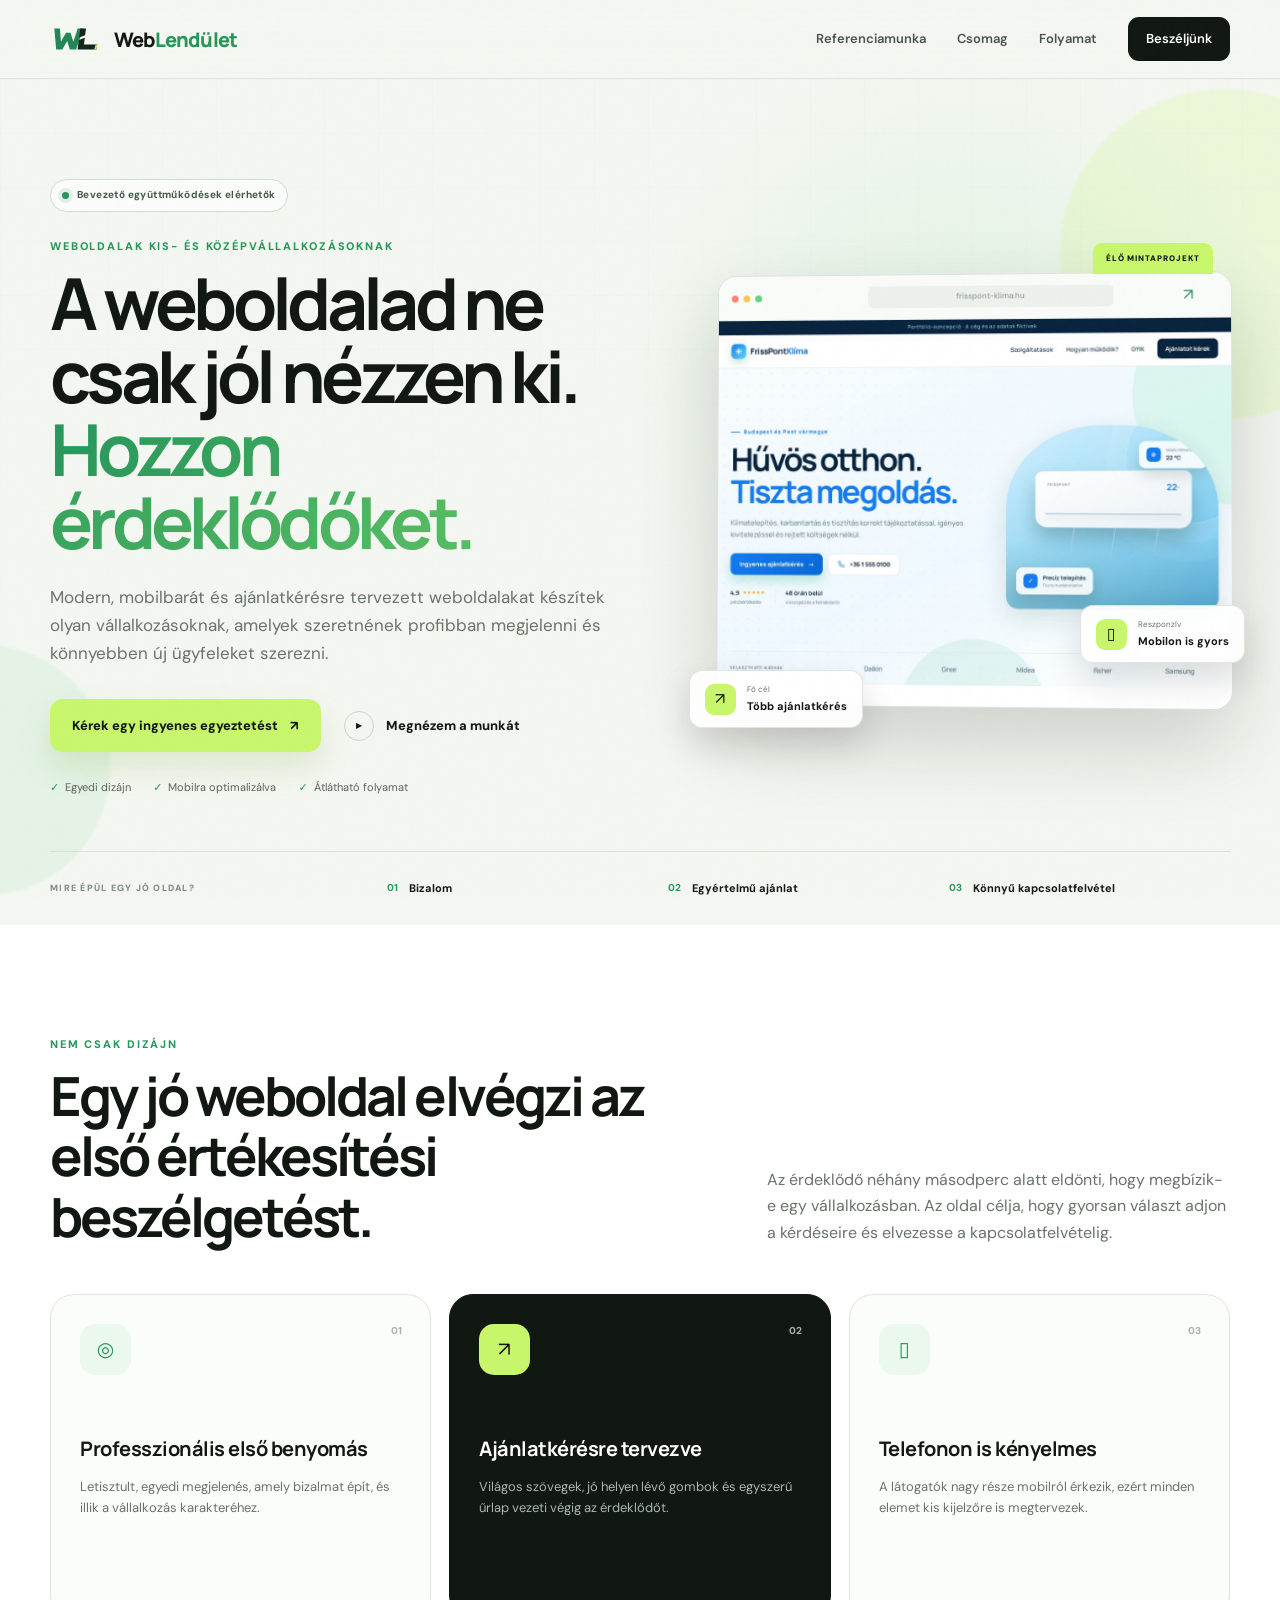
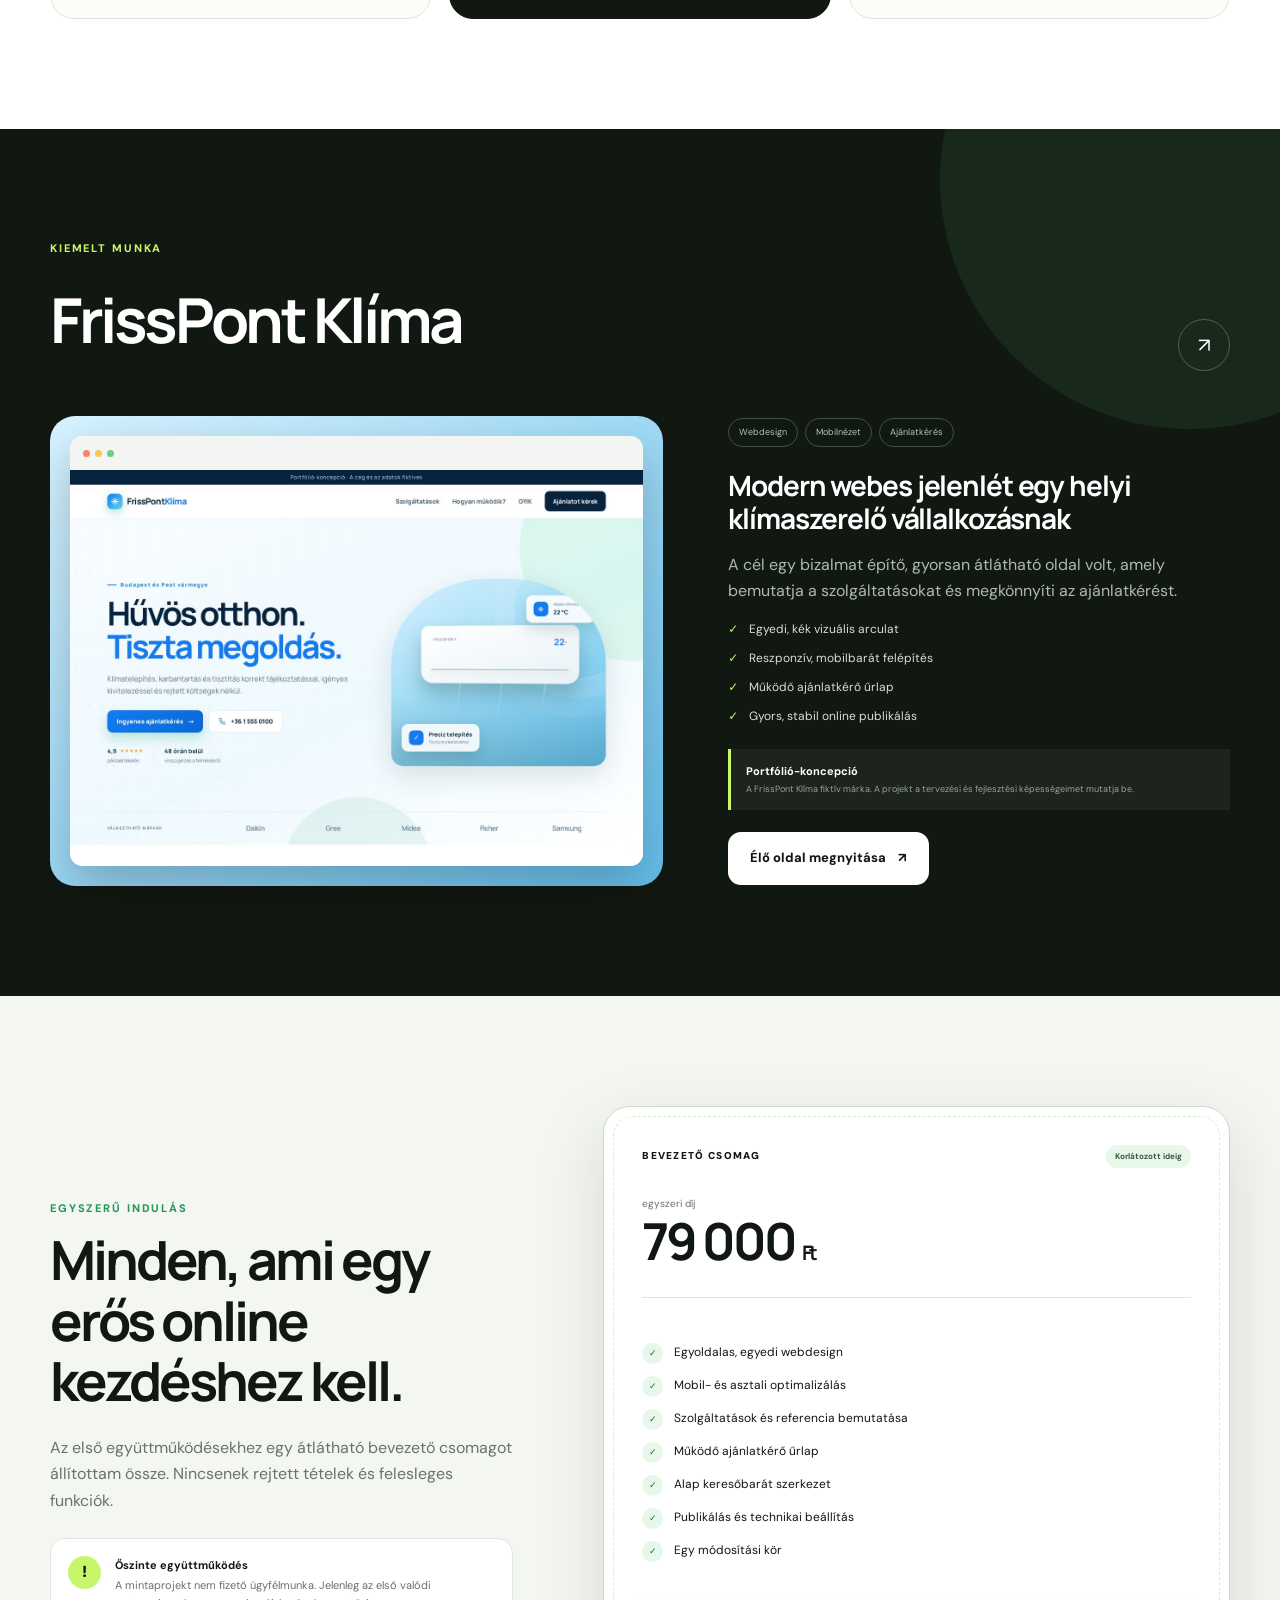
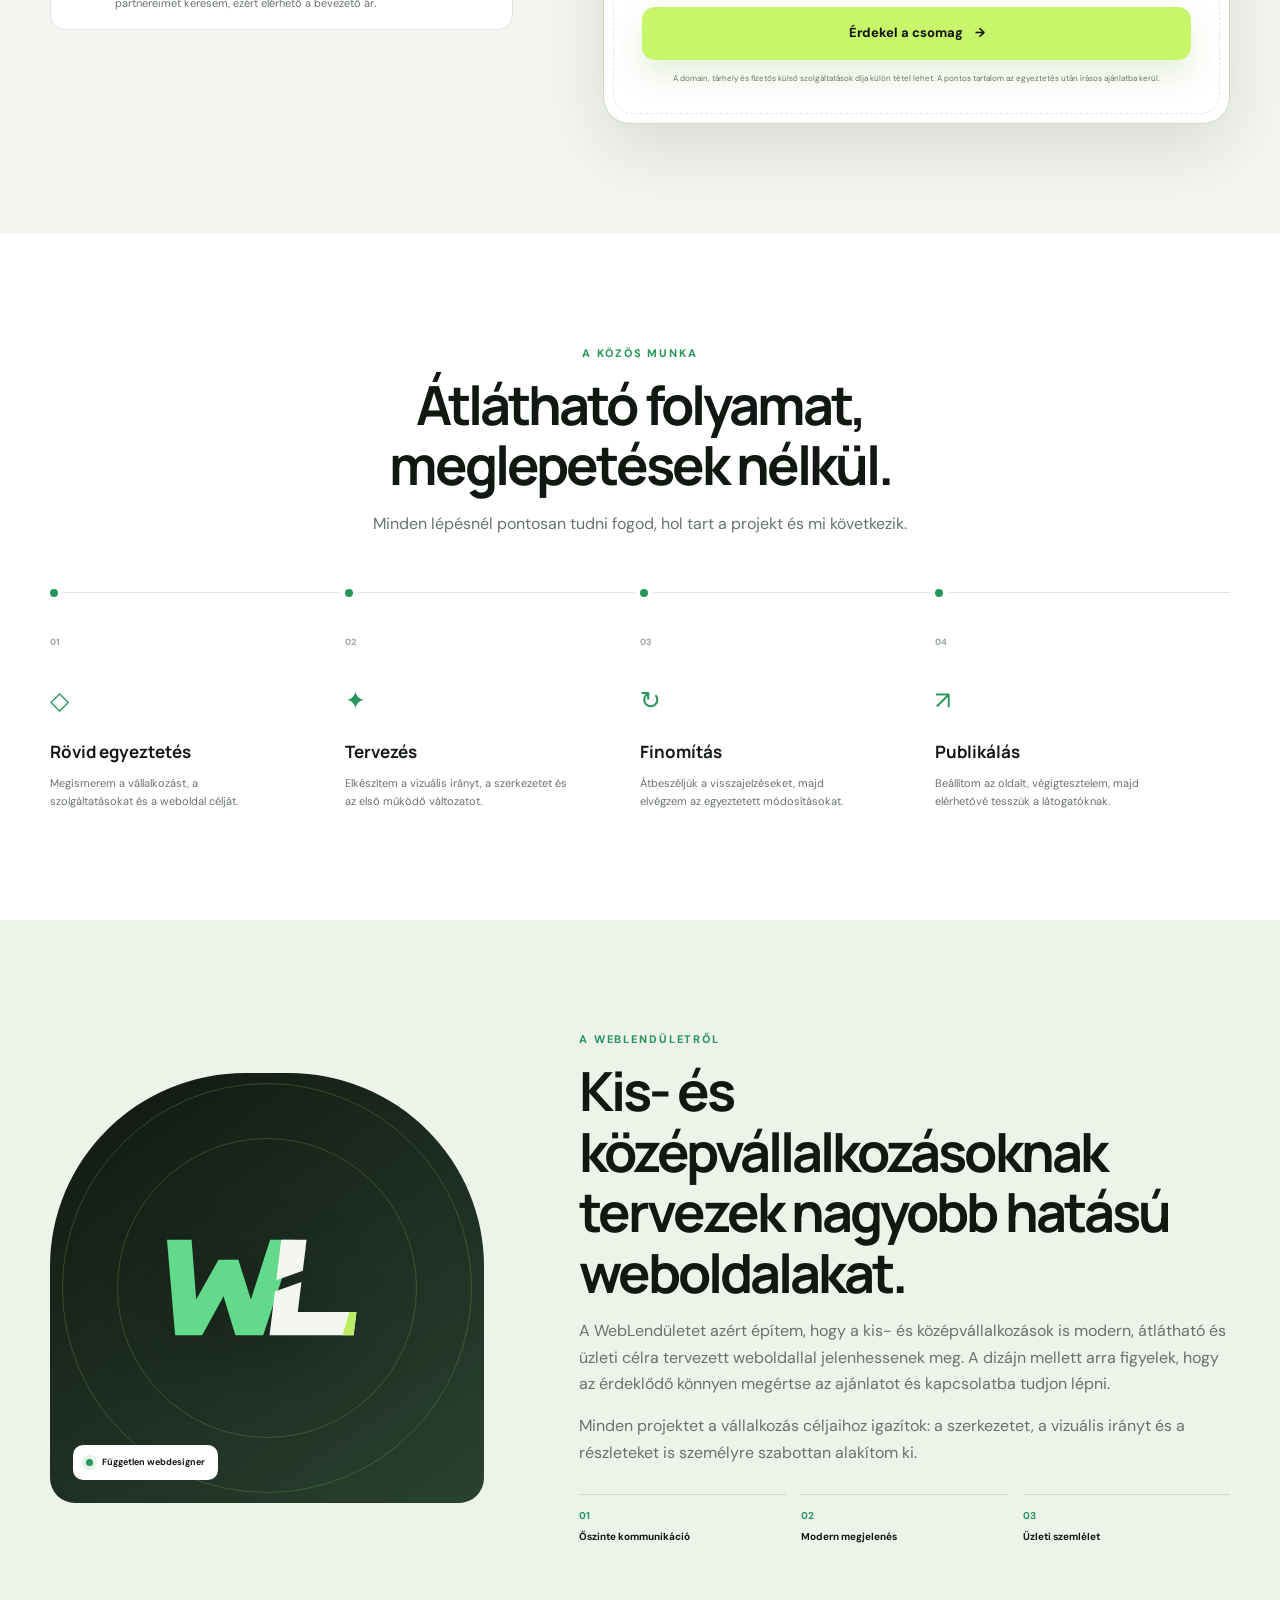
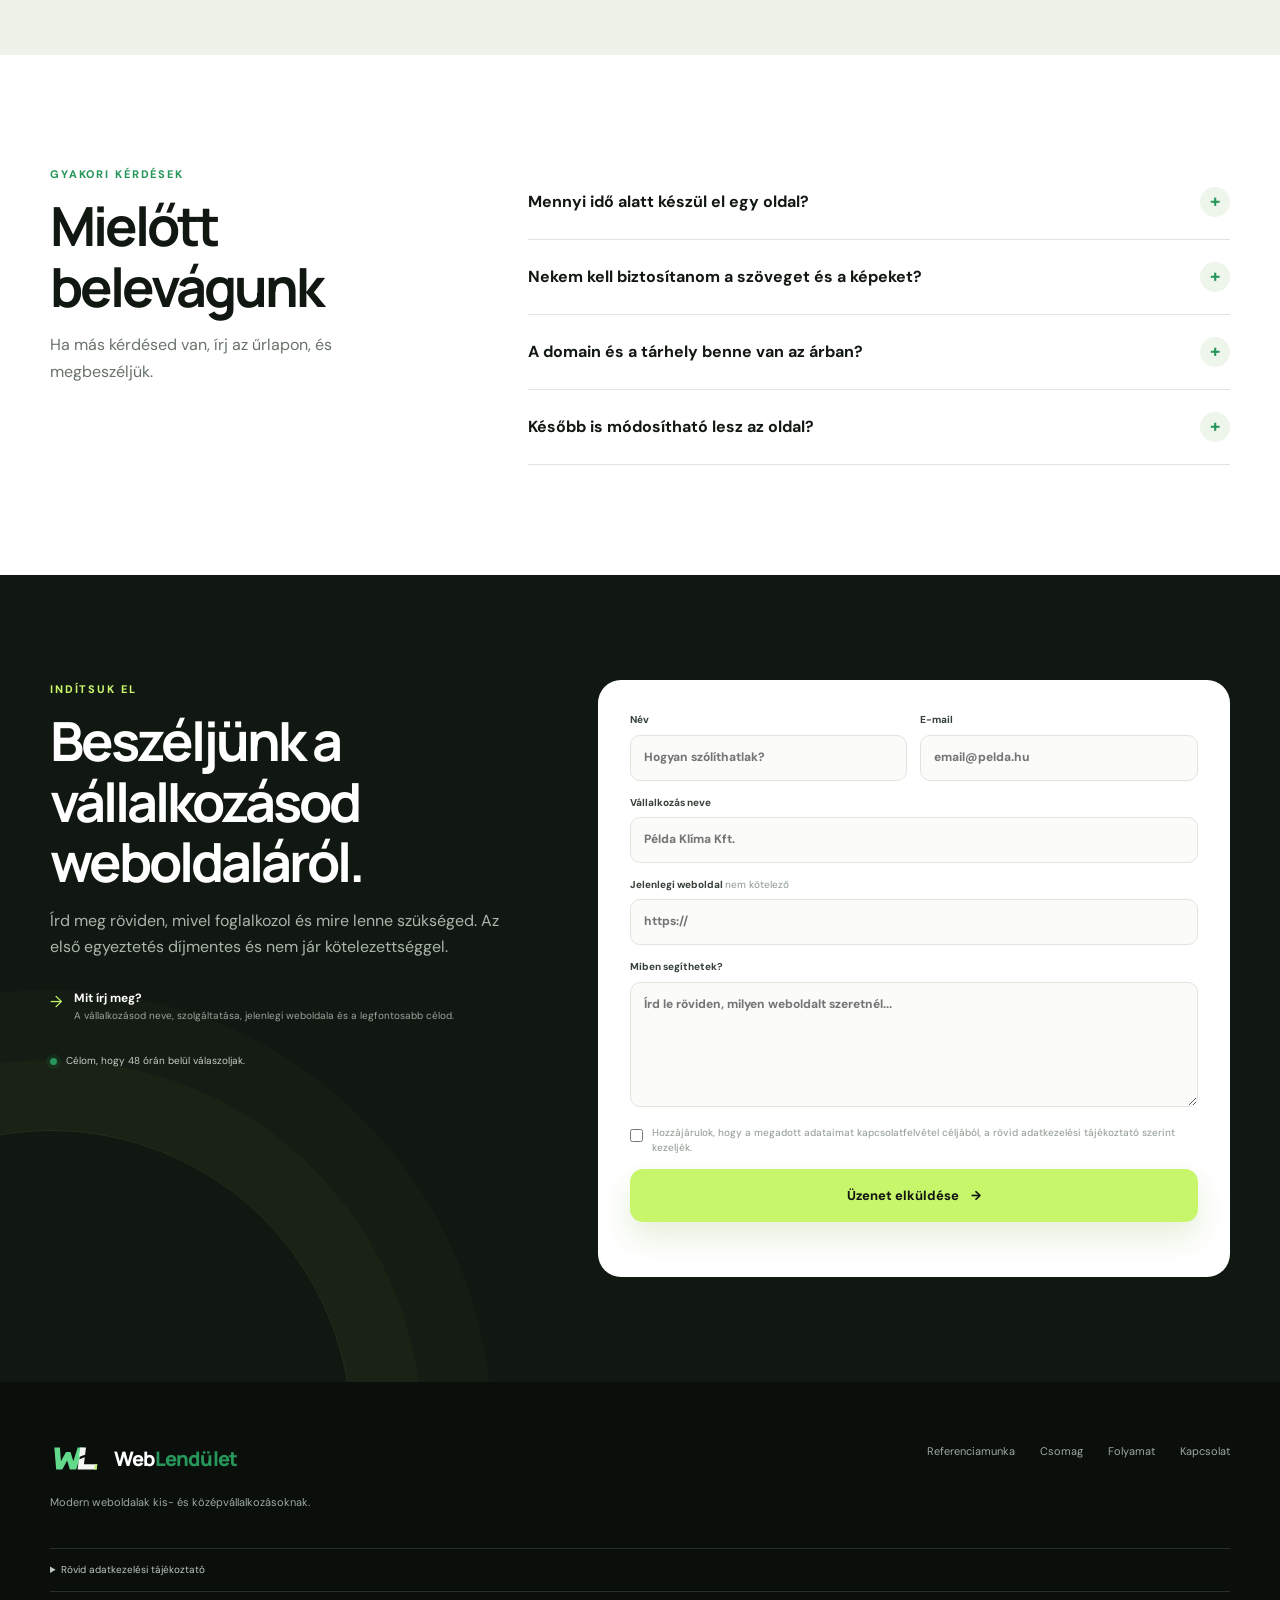
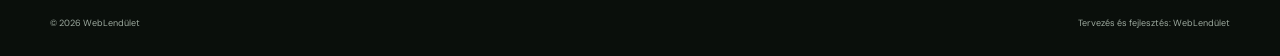
==== index.html @ b82be16a "Refine Slant logo with signature momentum cut" ====
<!doctype html>
<html lang="hu">
<head>
  <meta charset="utf-8">
  <meta name="viewport" content="width=device-width, initial-scale=1">
  <meta name="description" content="A WebLendület modern, ügyfélszerzésre tervezett weboldalakat készít kis- és középvállalkozásoknak.">
  <meta name="theme-color" content="#111711">
  <title>WebLendület — Weboldalak, amelyek érdeklődőket hoznak</title>
  <link rel="preconnect" href="https://fonts.googleapis.com">
  <link rel="preconnect" href="https://fonts.gstatic.com" crossorigin>
  <link href="https://fonts.googleapis.com/css2?family=DM+Sans:wght@400;500;600;700&amp;family=Manrope:wght@600;700;800&amp;display=swap" rel="stylesheet">
  <link rel="icon" href="assets/weblendulet-slant-signature.svg" type="image/svg+xml">
  <link rel="stylesheet" href="styles.css">
</head>
<body>
  <div class="noise" aria-hidden="true"></div>
  <header class="site-header" id="top">
    <div class="container nav-wrap">
      <a class="brand" href="#top" aria-label="WebLendület kezdőlap">
        <img class="brand-mark" src="assets/weblendulet-slant-signature.svg" alt="" width="54" height="31">
        <span>Web<span>Lendület</span></span>
      </a>
      <button class="menu-toggle" aria-label="Menü megnyitása" aria-expanded="false"><span></span><span></span></button>
      <nav class="nav" aria-label="Főmenü">
        <a href="#munka">Referenciamunka</a>
        <a href="#csomag">Csomag</a>
        <a href="#folyamat">Folyamat</a>
        <a class="nav-button" href="#kapcsolat">Beszéljünk</a>
      </nav>
    </div>
  </header>

  <main>
    <section class="hero">
      <div class="orb orb-one"></div><div class="orb orb-two"></div>
      <div class="container hero-grid">
        <div class="hero-copy reveal">
          <div class="availability"><i></i> Bevezető együttműködések elérhetők</div>
          <p class="overline">Weboldalak kis- és középvállalkozásoknak</p>
          <h1>A weboldalad ne csak jól nézzen ki. <em>Hozzon érdeklődőket.</em></h1>
          <p class="hero-lead">Modern, mobilbarát és ajánlatkérésre tervezett weboldalakat készítek olyan vállalkozásoknak, amelyek szeretnének profibban megjelenni és könnyebben új ügyfeleket szerezni.</p>
          <div class="hero-actions">
            <a class="button button-primary" href="#kapcsolat">Kérek egy ingyenes egyeztetést <span>↗</span></a>
            <a class="button button-text" href="#munka"><i>▶</i> Megnézem a munkát</a>
          </div>
          <div class="hero-points">
            <span><b>✓</b> Egyedi dizájn</span><span><b>✓</b> Mobilra optimalizálva</span><span><b>✓</b> Átlátható folyamat</span>
          </div>
        </div>

        <div class="hero-stage reveal delay-one">
          <div class="stage-label">ÉLŐ MINTAPROJEKT</div>
          <div class="browser-card">
            <div class="browser-top"><div class="dots"><i></i><i></i><i></i></div><div class="address">frisspont-klima.hu</div><div class="browser-action">↗</div></div>
            <div class="browser-screen"><img src="assets/frisspont-preview-blue.jpg" alt="A FrissPont Klíma mintaprojekt képernyőképe"></div>
          </div>
          <div class="float-card float-result"><span class="float-icon">↗</span><div><small>Fő cél</small><strong>Több ajánlatkérés</strong></div></div>
          <div class="float-card float-mobile"><span class="phone-icon">▯</span><div><small>Reszponzív</small><strong>Mobilon is gyors</strong></div></div>
        </div>
      </div>
      <div class="container value-strip reveal">
        <span class="strip-title">MIRE ÉPÜL EGY JÓ OLDAL?</span>
        <div><b>01</b> Bizalom</div><div><b>02</b> Egyértelmű ajánlat</div><div><b>03</b> Könnyű kapcsolatfelvétel</div>
      </div>
    </section>

    <section class="section problem" id="szolgaltatas">
      <div class="container">
        <div class="section-heading reveal">
          <div><p class="eyebrow">NEM CSAK DIZÁJN</p><h2>Egy jó weboldal elvégzi az első értékesítési beszélgetést.</h2></div>
          <p>Az érdeklődő néhány másodperc alatt eldönti, hogy megbízik-e egy vállalkozásban. Az oldal célja, hogy gyorsan választ adjon a kérdéseire és elvezesse a kapcsolatfelvételig.</p>
        </div>
        <div class="benefit-grid">
          <article class="benefit-card reveal"><span class="card-icon">◎</span><div class="number">01</div><h3>Professzionális első benyomás</h3><p>Letisztult, egyedi megjelenés, amely bizalmat épít, és illik a vállalkozás karakteréhez.</p></article>
          <article class="benefit-card dark reveal delay-one"><span class="card-icon">↗</span><div class="number">02</div><h3>Ajánlatkérésre tervezve</h3><p>Világos szövegek, jó helyen lévő gombok és egyszerű űrlap vezeti végig az érdeklődőt.</p></article>
          <article class="benefit-card reveal delay-two"><span class="card-icon">▯</span><div class="number">03</div><h3>Telefonon is kényelmes</h3><p>A látogatók nagy része mobilról érkezik, ezért minden elemet kis kijelzőre is megtervezek.</p></article>
        </div>
      </div>
    </section>

    <section class="section work" id="munka">
      <div class="container">
        <div class="work-head reveal"><div><p class="eyebrow light">KIEMELT MUNKA</p><h2>FrissPont Klíma</h2></div><a class="round-link" href="https://kovacskendezsolt21-hue.github.io/frisspont-klima/" target="_blank" rel="noopener" aria-label="Mintaprojekt megnyitása">↗</a></div>
        <div class="case-grid">
          <div class="case-image reveal"><div class="case-browser"><div class="case-bar"><span></span><span></span><span></span></div><img src="assets/frisspont-preview-blue.jpg" alt="FrissPont Klíma weboldal"></div></div>
          <div class="case-copy reveal delay-one">
            <div class="tag-row"><span>Webdesign</span><span>Mobilnézet</span><span>Ajánlatkérés</span></div>
            <h3>Modern webes jelenlét egy helyi klímaszerelő vállalkozásnak</h3>
            <p>A cél egy bizalmat építő, gyorsan átlátható oldal volt, amely bemutatja a szolgáltatásokat és megkönnyíti az ajánlatkérést.</p>
            <ul class="case-list"><li><i>✓</i> Egyedi, kék vizuális arculat</li><li><i>✓</i> Reszponzív, mobilbarát felépítés</li><li><i>✓</i> Működő ajánlatkérő űrlap</li><li><i>✓</i> Gyors, stabil online publikálás</li></ul>
            <div class="concept-note"><strong>Portfólió-koncepció</strong><span>A FrissPont Klíma fiktív márka. A projekt a tervezési és fejlesztési képességeimet mutatja be.</span></div>
            <a class="button button-light" href="https://kovacskendezsolt21-hue.github.io/frisspont-klima/" target="_blank" rel="noopener">Élő oldal megnyitása <span>↗</span></a>
          </div>
        </div>
      </div>
    </section>

    <section class="section package" id="csomag">
      <div class="container package-grid">
        <div class="package-intro reveal">
          <p class="eyebrow">EGYSZERŰ INDULÁS</p>
          <h2>Minden, ami egy erős online kezdéshez kell.</h2>
          <p>Az első együttműködésekhez egy átlátható bevezető csomagot állítottam össze. Nincsenek rejtett tételek és felesleges funkciók.</p>
          <div class="honesty"><span>!</span><p><strong>Őszinte együttműködés</strong>A mintaprojekt nem fizető ügyfélmunka. Jelenleg az első valódi partnereimet keresem, ezért elérhető a bevezető ár.</p></div>
        </div>
        <article class="price-card reveal delay-one">
          <div class="price-top"><span>BEVEZETŐ CSOMAG</span><i>Korlátozott ideig</i></div>
          <div class="price"><small>egyszeri díj</small><strong>79 000 <em>Ft</em></strong></div>
          <ul><li><b>✓</b> Egyoldalas, egyedi webdesign</li><li><b>✓</b> Mobil- és asztali optimalizálás</li><li><b>✓</b> Szolgáltatások és referencia bemutatása</li><li><b>✓</b> Működő ajánlatkérő űrlap</li><li><b>✓</b> Alap keresőbarát szerkezet</li><li><b>✓</b> Publikálás és technikai beállítás</li><li><b>✓</b> Egy módosítási kör</li></ul>
          <a class="button button-primary full" href="#kapcsolat">Érdekel a csomag <span>→</span></a>
          <p class="price-note">A domain, tárhely és fizetős külső szolgáltatások díja külön tétel lehet. A pontos tartalom az egyeztetés után írásos ajánlatba kerül.</p>
        </article>
      </div>
    </section>

    <section class="section process" id="folyamat">
      <div class="container">
        <div class="center-heading reveal"><p class="eyebrow">A KÖZÖS MUNKA</p><h2>Átlátható folyamat, meglepetések nélkül.</h2><p>Minden lépésnél pontosan tudni fogod, hol tart a projekt és mi következik.</p></div>
        <div class="process-grid">
          <article class="process-step reveal"><span>01</span><div class="step-icon">◇</div><h3>Rövid egyeztetés</h3><p>Megismerem a vállalkozást, a szolgáltatásokat és a weboldal célját.</p></article>
          <article class="process-step reveal delay-one"><span>02</span><div class="step-icon">✦</div><h3>Tervezés</h3><p>Elkészítem a vizuális irányt, a szerkezetet és az első működő változatot.</p></article>
          <article class="process-step reveal delay-two"><span>03</span><div class="step-icon">↻</div><h3>Finomítás</h3><p>Átbeszéljük a visszajelzéseket, majd elvégzem az egyeztetett módosításokat.</p></article>
          <article class="process-step reveal delay-three"><span>04</span><div class="step-icon">↗</div><h3>Publikálás</h3><p>Beállítom az oldalt, végigtesztelem, majd elérhetővé tesszük a látogatóknak.</p></article>
        </div>
      </div>
    </section>

    <section class="section about">
      <div class="container about-grid">
        <div class="about-visual reveal"><img class="about-logo" src="assets/weblendulet-slant-signature-reverse.svg" alt="WebLendület WL monogram"><span class="orbit orbit-a"></span><span class="orbit orbit-b"></span><div class="about-badge"><i></i> Független webdesigner</div></div>
        <div class="about-copy reveal delay-one"><p class="eyebrow">A WEBLENDÜLETRŐL</p><h2>Kis- és középvállalkozásoknak tervezek nagyobb hatású weboldalakat.</h2><p>A WebLendületet azért építem, hogy a kis- és középvállalkozások is modern, átlátható és üzleti célra tervezett weboldallal jelenhessenek meg. A dizájn mellett arra figyelek, hogy az érdeklődő könnyen megértse az ajánlatot és kapcsolatba tudjon lépni.</p><p>Minden projektet a vállalkozás céljaihoz igazítok: a szerkezetet, a vizuális irányt és a részleteket is személyre szabottan alakítom ki.</p><div class="values"><div><strong>01</strong><span>Őszinte kommunikáció</span></div><div><strong>02</strong><span>Modern megjelenés</span></div><div><strong>03</strong><span>Üzleti szemlélet</span></div></div></div>
      </div>
    </section>

    <section class="section faq" id="gyik">
      <div class="container faq-grid">
        <div class="faq-title reveal"><p class="eyebrow">GYAKORI KÉRDÉSEK</p><h2>Mielőtt belevágunk</h2><p>Ha más kérdésed van, írj az űrlapon, és megbeszéljük.</p></div>
        <div class="accordion">
          <article class="faq-item reveal"><button aria-expanded="false"><span>Mennyi idő alatt készül el egy oldal?</span><i>+</i></button><div class="answer"><p>Az anyagok beérkezése után egy egyszerű bemutatkozó oldal általában 7–10 munkanap alatt készül el. A pontos határidőt az ajánlatban rögzítjük.</p></div></article>
          <article class="faq-item reveal"><button aria-expanded="false"><span>Nekem kell biztosítanom a szöveget és a képeket?</span><i>+</i></button><div class="answer"><p>A vállalkozásra vonatkozó pontos információkat és saját referenciafotókat az ügyfél biztosítja. A webes megfogalmazás és a tartalom rendszerezésében segítek.</p></div></article>
          <article class="faq-item reveal"><button aria-expanded="false"><span>A domain és a tárhely benne van az árban?</span><i>+</i></button><div class="answer"><p>A beállításban segítek, de a domain, a tárhely és az esetleges fizetős szolgáltatások díja külön tétel lehet.</p></div></article>
          <article class="faq-item reveal"><button aria-expanded="false"><span>Később is módosítható lesz az oldal?</span><i>+</i></button><div class="answer"><p>Igen. A csomag egy egyeztetett módosítási kört tartalmaz, később pedig külön vagy karbantartási együttműködés keretében frissíthető.</p></div></article>
        </div>
      </div>
    </section>

    <section class="contact" id="kapcsolat">
      <div class="container contact-grid">
        <div class="contact-copy reveal"><p class="eyebrow light">INDÍTSUK EL</p><h2>Beszéljünk a vállalkozásod weboldaláról.</h2><p>Írd meg röviden, mivel foglalkozol és mire lenne szükséged. Az első egyeztetés díjmentes és nem jár kötelezettséggel.</p><div class="contact-detail"><span>→</span><div><strong>Mit írj meg?</strong><small>A vállalkozásod neve, szolgáltatása, jelenlegi weboldala és a legfontosabb célod.</small></div></div><div class="response-time"><i></i> Célom, hogy 48 órán belül válaszoljak.</div></div>
        <form class="contact-form reveal delay-one" id="contactForm" action="https://formspree.io/f/xgaovzba" method="POST">
          <input type="hidden" name="_subject" value="Új WebLendület érdeklődés">
          <input type="hidden" name="source" value="WebLendület portfólió">
          <input type="text" name="_gotcha" class="honeypot" tabindex="-1" autocomplete="off" aria-hidden="true">
          <div class="form-row"><label>Név<input type="text" name="name" placeholder="Hogyan szólíthatlak?" autocomplete="name" required></label><label>E-mail<input type="email" name="email" placeholder="email@pelda.hu" autocomplete="email" required></label></div>
          <label>Vállalkozás neve<input type="text" name="business" placeholder="Példa Klíma Kft." autocomplete="organization"></label>
          <label>Jelenlegi weboldal <span>nem kötelező</span><input type="url" name="website" placeholder="https://"></label>
          <label>Miben segíthetek?<textarea name="message" rows="5" placeholder="Írd le röviden, milyen weboldalt szeretnél..." required></textarea></label>
          <label class="checkbox"><input type="checkbox" name="privacy_consent" value="accepted" required><span>Hozzájárulok, hogy a megadott adataimat kapcsolatfelvétel céljából, a rövid adatkezelési tájékoztató szerint kezeljék.</span></label>
          <button class="button button-primary full submit-button" type="submit">Üzenet elküldése <span>→</span></button>
          <p class="form-status" role="status" aria-live="polite"></p>
        </form>
      </div>
    </section>
  </main>

  <footer>
    <div class="container footer-main"><div><a class="brand footer-brand" href="#top"><img class="brand-mark" src="assets/weblendulet-slant-signature-reverse.svg" alt="" width="54" height="31"><span>Web<span>Lendület</span></span></a><p>Modern weboldalak kis- és középvállalkozásoknak.</p></div><div class="footer-links"><a href="#munka">Referenciamunka</a><a href="#csomag">Csomag</a><a href="#folyamat">Folyamat</a><a href="#kapcsolat">Kapcsolat</a></div></div>
    <div class="container privacy-box" id="adatkezeles"><details><summary>Rövid adatkezelési tájékoztató</summary><p>Az űrlapon megadott adatokat kizárólag kapcsolatfelvétel és ajánlatadás céljából használjuk. Az adatok továbbításában és tárolásában külső adatfeldolgozó szolgáltatás működhet közre. Éles üzleti használat előtt ezt a tájékoztatót a szolgáltató pontos adataival, megőrzési idővel és az érintetti jogok részleteivel ki kell egészíteni.</p></details></div>
    <div class="container footer-bottom"><span>© 2026 WebLendület</span><span>Tervezés és fejlesztés: WebLendület</span></div>
  </footer>
  <script src="script.js"></script>
</body>
</html>
---- styles.css ----
:root {
  --ink: #111711;
  --ink-2: #1a241c;
  --green: #62d98b;
  --green-dark: #26965b;
  --lime: #c8f66b;
  --cream: #f4f7f1;
  --white: #ffffff;
  --muted: #68736a;
  --line: #dfe6dc;
  --danger: #b42318;
  --radius: 24px;
  --shadow: 0 24px 70px rgba(17, 23, 17, .13);
}
* { box-sizing: border-box; }
html { scroll-behavior: smooth; }
body { margin: 0; color: var(--ink); background: var(--cream); font-family: "DM Sans", system-ui, sans-serif; line-height: 1.65; overflow-x: hidden; }
a { color: inherit; text-decoration: none; }
button, input, textarea { font: inherit; }
img { display: block; max-width: 100%; }
.container { width: min(1180px, calc(100% - 40px)); margin-inline: auto; }
.noise { position: fixed; inset: 0; z-index: 100; pointer-events: none; opacity: .035; background-image: url("data:image/svg+xml,%3Csvg viewBox=%270 0 180 180%27 xmlns=%27http://www.w3.org/2000/svg%27%3E%3Cfilter id=%27n%27%3E%3CfeTurbulence type=%27fractalNoise%27 baseFrequency=%27.85%27 numOctaves=%274%27 stitchTiles=%27stitch%27/%3E%3C/filter%3E%3Crect width=%27100%25%27 height=%27100%25%27 filter=%27url(%23n)%27 opacity=%27.55%27/%3E%3C/svg%3E"); }
.site-header { position: sticky; top: 0; z-index: 50; background: rgba(244,247,241,.88); border-bottom: 1px solid rgba(17,23,17,.08); backdrop-filter: blur(18px); }
.nav-wrap { height: 78px; display: flex; align-items: center; justify-content: space-between; }
.brand { display: inline-flex; align-items: center; gap: 10px; font-family: "Manrope", sans-serif; font-size: 20px; font-weight: 800; letter-spacing: -.04em; }
.brand > span:last-child > span { color: var(--green-dark); }
.brand-mark { display: block; width: 54px; height: 31px; object-fit: contain; }
.nav { display: flex; align-items: center; gap: 31px; font-size: 13px; font-weight: 600; }
.nav > a:not(.nav-button) { color: #49534b; transition: color .2s; }.nav > a:not(.nav-button):hover { color: var(--green-dark); }
.nav-button { padding: 11px 18px; color: white; background: var(--ink); border-radius: 11px; transition: transform .2s, background .2s; }.nav-button:hover { transform: translateY(-2px); background: var(--green-dark); }
.menu-toggle { display: none; width: 42px; height: 42px; padding: 10px; border: 0; background: transparent; }.menu-toggle span { display: block; height: 2px; margin: 6px 0; background: var(--ink); transition: .2s; }
.hero { position: relative; overflow: hidden; padding: 100px 0 0; background: radial-gradient(circle at 75% 35%, rgba(98,217,139,.13), transparent 30%), var(--cream); }
.hero::before { content: ""; position: absolute; inset: 0; opacity: .34; background-image: linear-gradient(rgba(17,23,17,.035) 1px, transparent 1px), linear-gradient(90deg, rgba(17,23,17,.035) 1px, transparent 1px); background-size: 54px 54px; mask-image: linear-gradient(to bottom, #000, transparent 86%); }
.orb { position: absolute; border-radius: 50%; filter: blur(1px); }.orb-one { width: 330px; height: 330px; right: -110px; top: 10px; background: rgba(200,246,107,.18); }.orb-two { width: 250px; height: 250px; left: -140px; bottom: 30px; background: rgba(98,217,139,.1); }
.hero-grid { position: relative; display: grid; grid-template-columns: 1.02fr .98fr; gap: 75px; align-items: center; min-height: 590px; }
.availability { display: inline-flex; align-items: center; gap: 8px; margin-bottom: 25px; padding: 7px 11px; border: 1px solid #c9dfce; border-radius: 999px; color: #3f5947; background: rgba(255,255,255,.7); font-size: 10px; font-weight: 700; letter-spacing: .04em; }.availability i, .response-time i, .about-badge i { width: 7px; height: 7px; border-radius: 50%; background: var(--green-dark); box-shadow: 0 0 0 4px rgba(38,150,91,.12); }
.overline, .eyebrow { margin: 0 0 12px; color: var(--green-dark); font-size: 11px; font-weight: 800; letter-spacing: .17em; text-transform: uppercase; }
h1, h2, h3 { font-family: "Manrope", sans-serif; }
h1 { max-width: 680px; margin: 0 0 24px; color: var(--ink); font-size: clamp(49px, 5.6vw, 76px); line-height: 1.02; letter-spacing: -.065em; }
h1 em { font-style: normal; background: linear-gradient(120deg, var(--green-dark), #57bd62); -webkit-background-clip: text; background-clip: text; color: transparent; }
.hero-lead { max-width: 620px; margin: 0; color: var(--muted); font-size: 17px; }
.hero-actions { display: flex; align-items: center; gap: 14px; margin: 32px 0 26px; }
.button { display: inline-flex; align-items: center; justify-content: center; gap: 12px; min-height: 53px; padding: 0 22px; border: 0; border-radius: 13px; font-size: 13px; font-weight: 800; cursor: pointer; transition: transform .2s, box-shadow .2s, background .2s; }.button:hover { transform: translateY(-2px); }.button-primary { color: var(--ink); background: var(--lime); box-shadow: 0 15px 30px rgba(117,169,52,.18); }.button-primary:hover { box-shadow: 0 18px 38px rgba(117,169,52,.28); }.button-text { padding-inline: 9px; }.button-text i { display: grid; place-items: center; width: 30px; height: 30px; border: 1px solid #cbd4c8; border-radius: 50%; font-size: 8px; font-style: normal; }.button-light { background: white; color: var(--ink); }.full { width: 100%; }
.hero-points { display: flex; gap: 22px; color: #58645a; font-size: 11px; }.hero-points span { display: flex; align-items: center; gap: 6px; }.hero-points b { color: var(--green-dark); }
.hero-stage { position: relative; height: 490px; }.stage-label { position: absolute; z-index: 5; right: 17px; top: 0; padding: 9px 13px; border-radius: 9px 9px 0 0; color: var(--ink); background: var(--lime); font-size: 8px; font-weight: 900; letter-spacing: .12em; }
.browser-card { position: absolute; inset: 30px 0 26px 25px; border: 1px solid rgba(17,23,17,.13); border-radius: 19px; background: white; box-shadow: 0 35px 80px rgba(17,23,17,.17); transform: perspective(1200px) rotateY(-3deg) rotateX(1deg); overflow: hidden; }
.browser-top { height: 45px; display: grid; grid-template-columns: 70px 1fr 34px; align-items: center; padding: 0 13px; border-bottom: 1px solid #e6ebe3; background: #f9fbf8; }.dots { display: flex; gap: 5px; }.dots i, .case-bar span { width: 7px; height: 7px; border-radius: 50%; background: #d4dbd1; }.dots i:first-child, .case-bar span:first-child { background: #ff806f; }.dots i:nth-child(2), .case-bar span:nth-child(2) { background: #f3c95a; }.dots i:nth-child(3), .case-bar span:nth-child(3) { background: #6bcf83; }.address { justify-self: center; width: 64%; padding: 4px 10px; border-radius: 5px; color: #829087; background: #edf1eb; text-align: center; font-size: 8px; }.browser-action { color: var(--green-dark); }
.browser-screen { height: calc(100% - 45px); overflow: hidden; }.browser-screen img { width: 100%; height: 100%; object-fit: cover; object-position: top; }
.float-card { position: absolute; z-index: 6; display: flex; align-items: center; gap: 11px; padding: 12px 15px; border: 1px solid rgba(17,23,17,.11); border-radius: 13px; background: rgba(255,255,255,.93); box-shadow: 0 16px 35px rgba(17,23,17,.14); backdrop-filter: blur(8px); }.float-card div { display: flex; flex-direction: column; }.float-card small { color: var(--muted); font-size: 8px; }.float-card strong { font-size: 11px; }.float-result { left: 0; bottom: 5px; }.float-mobile { right: -15px; bottom: 70px; }.float-icon, .phone-icon { display: grid; place-items: center; width: 31px; height: 31px; border-radius: 9px; color: var(--ink); background: var(--lime); font-style: normal; }
.value-strip { position: relative; display: grid; grid-template-columns: 1.2fr repeat(3, 1fr); align-items: center; margin-top: 55px; padding: 27px 0; border-top: 1px solid #d9e1d7; }.strip-title { color: #7f8a81; font-size: 9px; font-weight: 800; letter-spacing: .14em; }.value-strip div { display: flex; gap: 11px; align-items: center; font-size: 11px; font-weight: 700; }.value-strip b { color: var(--green-dark); font-size: 10px; }
.section { padding: 110px 0; }.section-heading { display: grid; grid-template-columns: 1.15fr .85fr; gap: 90px; align-items: end; margin-bottom: 48px; }.section-heading h2, .package h2, .center-heading h2, .about h2, .faq h2, .contact h2 { margin: 0; font-size: clamp(35px, 4.5vw, 54px); line-height: 1.12; letter-spacing: -.055em; }.section-heading > p { margin: 0; color: var(--muted); }
.problem { background: white; }.benefit-grid { display: grid; grid-template-columns: repeat(3, 1fr); gap: 18px; }.benefit-card { position: relative; min-height: 325px; padding: 29px; border: 1px solid var(--line); border-radius: var(--radius); background: #fbfdf9; overflow: hidden; transition: transform .25s, box-shadow .25s; }.benefit-card:hover { transform: translateY(-6px); box-shadow: var(--shadow); }.benefit-card.dark { color: white; background: var(--ink); border-color: var(--ink); }.benefit-card.dark p { color: #acb7ad; }.benefit-card.dark .card-icon { color: var(--ink); background: var(--lime); }.card-icon { display: grid; place-items: center; width: 51px; height: 51px; margin-bottom: 57px; border-radius: 15px; color: var(--green-dark); background: #eaf8ed; font-size: 20px; }.number { position: absolute; top: 28px; right: 28px; color: #a7b2a9; font-size: 10px; font-weight: 800; }.benefit-card h3 { margin: 0 0 11px; font-size: 20px; letter-spacing: -.025em; }.benefit-card p { margin: 0; color: var(--muted); font-size: 13px; }
.work { position: relative; color: white; background: var(--ink); overflow: hidden; }.work::before { content: ""; position: absolute; width: 500px; height: 500px; right: -160px; top: -200px; border-radius: 50%; background: rgba(98,217,139,.09); }.work-head { position: relative; display: flex; align-items: end; justify-content: space-between; margin-bottom: 45px; }.work-head h2 { margin: 0; font-size: clamp(42px, 5vw, 62px); letter-spacing: -.055em; }.eyebrow.light { color: var(--lime); }.round-link { display: grid; place-items: center; width: 52px; height: 52px; border: 1px solid #506054; border-radius: 50%; font-size: 20px; transition: background .2s, color .2s; }.round-link:hover { color: var(--ink); background: var(--lime); }.case-grid { position: relative; display: grid; grid-template-columns: 1.1fr .9fr; gap: 65px; align-items: center; }.case-image { padding: 20px; border-radius: 25px; background: linear-gradient(145deg, #d7f2ff, #63bdea); }.case-browser { overflow: hidden; border-radius: 13px; background: white; box-shadow: 0 20px 45px rgba(0,0,0,.22); }.case-bar { display: flex; gap: 5px; align-items: center; height: 34px; padding: 0 13px; background: #f2f5f1; }.case-browser img { width: 100%; aspect-ratio: 1.45; object-fit: cover; object-position: top; }.tag-row { display: flex; flex-wrap: wrap; gap: 7px; }.tag-row span { padding: 6px 10px; border: 1px solid #425045; border-radius: 999px; color: #b6c2b8; font-size: 9px; }.case-copy h3 { margin: 22px 0 16px; font-size: 28px; line-height: 1.2; letter-spacing: -.04em; }.case-copy > p { color: #aeb9b0; }.case-list { padding: 0; list-style: none; }.case-list li { margin: 9px 0; color: #d7ded8; font-size: 12px; }.case-list i { margin-right: 8px; color: var(--lime); font-style: normal; }.concept-note { display: flex; flex-direction: column; gap: 2px; margin: 22px 0; padding: 13px 15px; border-left: 3px solid var(--lime); background: rgba(255,255,255,.05); }.concept-note strong { font-size: 11px; }.concept-note span { color: #96a299; font-size: 9px; }
.package { background: var(--cream); }.package-grid { display: grid; grid-template-columns: .85fr 1.15fr; gap: 90px; align-items: center; }.package-intro > p:not(.eyebrow) { margin: 24px 0; color: var(--muted); }.honesty { display: flex; gap: 14px; padding: 17px; border: 1px solid var(--line); border-radius: 15px; background: white; }.honesty > span { display: grid; place-items: center; flex: 0 0 33px; height: 33px; border-radius: 50%; background: var(--lime); font-weight: 900; }.honesty p { margin: 0; color: var(--muted); font-size: 11px; }.honesty strong { display: block; margin-bottom: 2px; color: var(--ink); }
.price-card { position: relative; padding: 38px; border: 1px solid #cad9c8; border-radius: 27px; background: white; box-shadow: var(--shadow); }.price-card::before { content: ""; position: absolute; inset: 9px; border: 1px dashed #dfe8dc; border-radius: 20px; pointer-events: none; }.price-card > * { position: relative; }.price-top { display: flex; justify-content: space-between; align-items: center; }.price-top > span { font-size: 10px; font-weight: 900; letter-spacing: .13em; }.price-top i { padding: 5px 9px; border-radius: 999px; color: #30583e; background: #e7f7e9; font-size: 8px; font-style: normal; font-weight: 700; }.price { display: flex; flex-direction: column; padding: 28px 0; border-bottom: 1px solid var(--line); }.price small { color: var(--muted); font-size: 10px; }.price strong { font-family: "Manrope", sans-serif; font-size: 51px; line-height: 1.1; letter-spacing: -.06em; }.price em { font-size: 20px; font-style: normal; }.price-card ul { padding: 17px 0; list-style: none; }.price-card li { margin: 12px 0; font-size: 12px; }.price-card li b { display: inline-grid; place-items: center; width: 21px; height: 21px; margin-right: 8px; border-radius: 50%; color: #236c42; background: #e7f7e9; font-size: 9px; }.price-note { margin: 12px 0 0; color: var(--muted); text-align: center; font-size: 8px; }
.process { background: white; }.center-heading { max-width: 720px; margin: 0 auto 55px; text-align: center; }.center-heading > p:last-child { color: var(--muted); }.process-grid { display: grid; grid-template-columns: repeat(4, 1fr); border-top: 1px solid var(--line); }.process-step { position: relative; padding: 34px 25px 0 0; }.process-step::before { content: ""; position: absolute; top: -4px; left: 0; width: 8px; height: 8px; border-radius: 50%; background: var(--green-dark); box-shadow: 0 0 0 5px white; }.process-step > span { color: #9ca79e; font-size: 9px; font-weight: 800; }.step-icon { margin: 26px 0 17px; color: var(--green-dark); font-size: 25px; }.process-step h3 { margin: 0 0 8px; font-size: 17px; }.process-step p { max-width: 230px; margin: 0; color: var(--muted); font-size: 11px; }
.about { background: #edf3e9; }.about-grid { display: grid; grid-template-columns: .8fr 1.2fr; gap: 95px; align-items: center; }.about-visual { position: relative; display: grid; place-items: center; height: 430px; border-radius: 45% 45% 25px 25px; background: linear-gradient(145deg, var(--ink), #294231); overflow: hidden; }.about-logo { position: relative; z-index: 2; width: 238px; height: auto; filter: drop-shadow(0 22px 34px rgba(0,0,0,.22)); }.orbit { position: absolute; border: 1px solid rgba(200,246,107,.18); border-radius: 50%; }.orbit-a { width: 300px; height: 300px; }.orbit-b { width: 410px; height: 410px; }.about-badge { position: absolute; z-index: 3; left: 23px; bottom: 23px; display: flex; align-items: center; gap: 9px; padding: 10px 13px; border-radius: 10px; background: white; font-size: 9px; font-weight: 700; }.about-copy > p:not(.eyebrow) { color: var(--muted); }.values { display: grid; grid-template-columns: repeat(3, 1fr); gap: 15px; margin-top: 28px; }.values div { display: flex; flex-direction: column; padding-top: 13px; border-top: 1px solid #ccd8c9; }.values strong { color: var(--green-dark); font-size: 10px; }.values span { margin-top: 4px; font-size: 10px; font-weight: 700; }
.faq { background: white; }.faq-grid { display: grid; grid-template-columns: .7fr 1.3fr; gap: 100px; }.faq-title > p:last-child { color: var(--muted); }.faq-item { border-bottom: 1px solid var(--line); }.faq-item button { width: 100%; display: flex; align-items: center; justify-content: space-between; gap: 20px; padding: 22px 0; border: 0; color: var(--ink); background: transparent; text-align: left; font-weight: 700; cursor: pointer; }.faq-item button i { display: grid; place-items: center; flex: 0 0 30px; height: 30px; border-radius: 50%; background: #eef5eb; color: var(--green-dark); font-size: 18px; font-style: normal; transition: transform .2s; }.faq-item.open button i { transform: rotate(45deg); }.answer { max-height: 0; overflow: hidden; transition: max-height .3s; }.answer p { padding: 0 50px 20px 0; color: var(--muted); font-size: 12px; }
.contact { position: relative; padding: 105px 0; color: white; background: var(--ink); overflow: hidden; }.contact::before { content: ""; position: absolute; width: 600px; height: 600px; left: -250px; bottom: -350px; border: 1px solid rgba(200,246,107,.1); border-radius: 50%; box-shadow: 0 0 0 70px rgba(200,246,107,.025), 0 0 0 140px rgba(200,246,107,.02); }.contact-grid { position: relative; display: grid; grid-template-columns: .85fr 1.15fr; gap: 80px; align-items: start; }.contact-copy > p:not(.eyebrow) { color: #aab6ac; }.contact-detail { display: flex; gap: 12px; margin: 28px 0; }.contact-detail > span { color: var(--lime); }.contact-detail div { display: flex; flex-direction: column; }.contact-detail strong { font-size: 12px; }.contact-detail small { max-width: 400px; color: #99a69b; font-size: 10px; }.response-time { display: flex; align-items: center; gap: 9px; color: #c5cec6; font-size: 10px; }
.contact-form { padding: 32px; border-radius: 23px; color: var(--ink); background: white; }.form-row { display: grid; grid-template-columns: 1fr 1fr; gap: 13px; }.contact-form label { display: block; margin-bottom: 14px; color: #38423a; font-size: 10px; font-weight: 800; }.contact-form label > span { color: #9aa49c; font-weight: 500; }.contact-form input, .contact-form textarea { width: 100%; margin-top: 6px; padding: 12px 13px; border: 1px solid var(--line); border-radius: 10px; outline: none; color: var(--ink); background: #fbfcfa; font-size: 12px; transition: border .2s, box-shadow .2s; }.contact-form input:focus, .contact-form textarea:focus { border-color: var(--green-dark); box-shadow: 0 0 0 3px rgba(38,150,91,.1); }.contact-form textarea { resize: vertical; }.checkbox { display: flex !important; gap: 9px; align-items: flex-start; color: var(--muted) !important; font-weight: 500 !important; line-height: 1.45; }.checkbox input { width: auto; margin: 3px 0 0; }.honeypot { position: absolute !important; left: -9999px !important; opacity: 0 !important; pointer-events: none !important; }.submit-button:disabled { cursor: wait; opacity: .7; transform: none; }.form-status { min-height: 18px; margin: 10px 0 -5px; color: var(--green-dark); text-align: center; font-size: 10px; }
footer { padding: 60px 0 25px; background: #0a0f0b; color: #9daa9f; }.footer-main { display: flex; justify-content: space-between; gap: 50px; }.footer-brand { color: white; }.footer-main p { font-size: 11px; }.footer-links { display: flex; flex-wrap: wrap; gap: 25px; align-items: flex-start; }.footer-links a { font-size: 11px; }.footer-links a:hover { color: var(--lime); }.privacy-box { margin-top: 25px; }.privacy-box details { border-top: 1px solid #263028; border-bottom: 1px solid #263028; padding: 13px 0; }.privacy-box summary { cursor: pointer; color: #bdc7bf; font-size: 10px; }.privacy-box p { max-width: 800px; color: #748078; font-size: 9px; }.footer-bottom { display: flex; justify-content: space-between; padding-top: 24px; font-size: 9px; }
.reveal { opacity: 0; transform: translateY(18px); transition: opacity .65s ease, transform .65s ease; }.reveal.visible { opacity: 1; transform: none; }.delay-one { transition-delay: .1s; }.delay-two { transition-delay: .18s; }.delay-three { transition-delay: .26s; }
@media (max-width: 950px) {
  .menu-toggle { display: block; }.nav { position: absolute; top: 68px; left: 20px; right: 20px; display: none; flex-direction: column; align-items: stretch; gap: 0; padding: 15px; border: 1px solid var(--line); border-radius: 15px; background: white; box-shadow: var(--shadow); }.nav.open { display: flex; }.nav a { padding: 12px; }.nav-button { text-align: center; }
  .hero-grid { grid-template-columns: 1fr; gap: 35px; }.hero-copy { max-width: 760px; text-align: center; margin-inline: auto; }.availability { margin-inline: auto; }.hero-actions, .hero-points { justify-content: center; }.hero-stage { width: min(650px, 100%); margin-inline: auto; }.value-strip { grid-template-columns: repeat(3,1fr); }.strip-title { grid-column: 1/-1; margin-bottom: 15px; text-align: center; }
  .section-heading, .case-grid, .package-grid, .about-grid, .faq-grid, .contact-grid { grid-template-columns: 1fr; gap: 50px; }.benefit-grid { grid-template-columns: 1fr; }.benefit-card { min-height: 270px; }.case-image { max-width: 760px; }.package-intro, .faq-title { max-width: 700px; }.process-grid { grid-template-columns: 1fr 1fr; gap: 45px 0; }.about-visual { max-width: 620px; width: 100%; margin-inline: auto; }.contact-copy { max-width: 650px; }
}
@media (max-width: 620px) {
  .container { width: calc(100% - 28px); }.nav-wrap { height: 68px; }.hero { padding-top: 70px; }.hero-grid { min-height: auto; } h1 { font-size: 47px; }.hero-lead { font-size: 15px; }.hero-actions { flex-direction: column; align-items: stretch; }.hero-actions .button { width: 100%; }.hero-points { flex-direction: column; align-items: center; gap: 7px; }.hero-stage { height: 335px; }.browser-card { inset: 25px 0 20px; transform: none; }.float-card { padding: 8px 10px; }.float-result { left: -4px; bottom: 0; }.float-mobile { right: -4px; bottom: 47px; }.stage-label { right: 10px; }.value-strip { grid-template-columns: 1fr; gap: 12px; }.value-strip div { justify-content: center; }.section { padding: 78px 0; }.section-heading h2, .package h2, .center-heading h2, .about h2, .faq h2, .contact h2 { font-size: 36px; }.section-heading { gap: 25px; }.work-head { align-items: center; }.case-image { padding: 10px; }.case-copy h3 { font-size: 24px; }.price-card { padding: 28px 20px; }.price strong { font-size: 43px; }.process-grid { grid-template-columns: 1fr; border: 0; gap: 32px; }.process-step { padding: 0 0 0 45px; border-left: 1px solid var(--line); }.process-step::before { left: -4px; top: 5px; }.step-icon { margin: 10px 0; }.about-visual { height: 340px; }.values { grid-template-columns: 1fr; }.contact { padding: 78px 0; }.contact-form { padding: 24px 17px; }.form-row { grid-template-columns: 1fr; gap: 0; }.footer-main, .footer-bottom { flex-direction: column; }.footer-links { gap: 14px; }
}
@media (prefers-reduced-motion: reduce) { html { scroll-behavior: auto; } .reveal { opacity: 1; transform: none; transition: none; } }
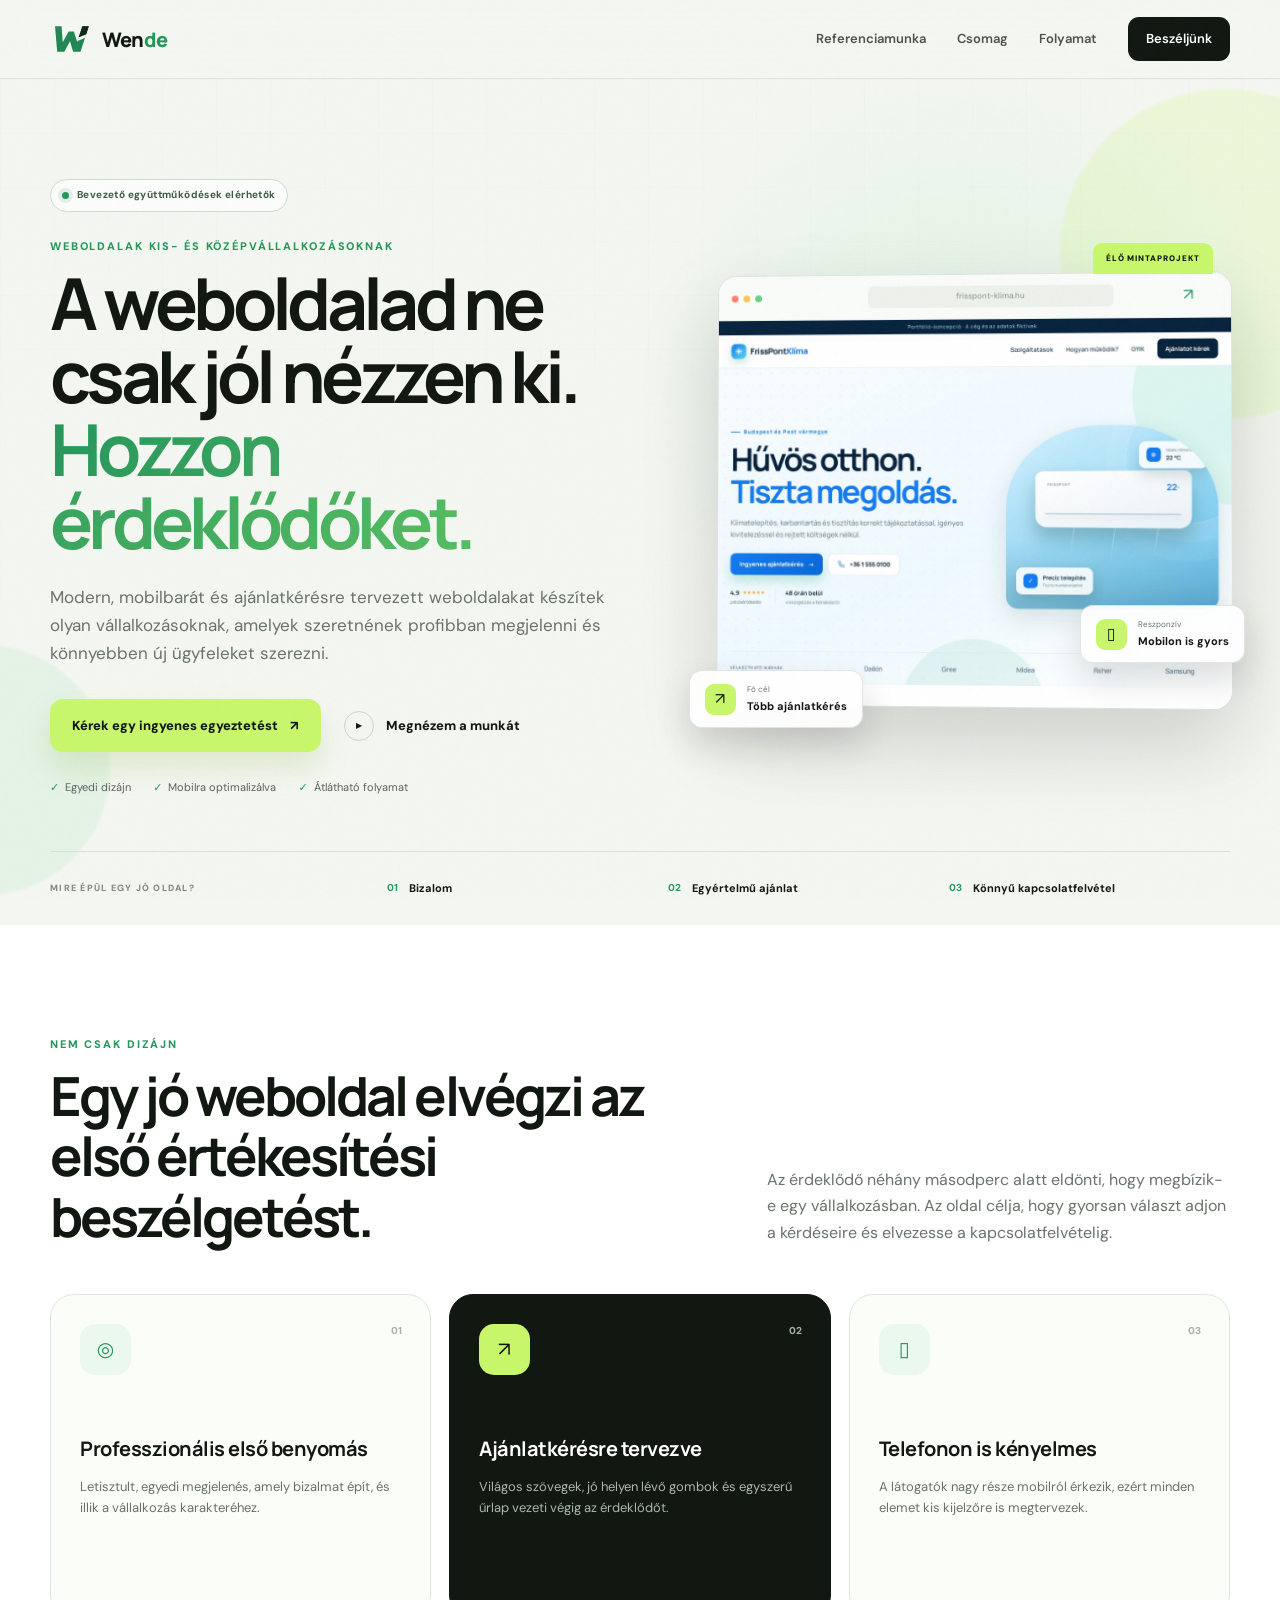
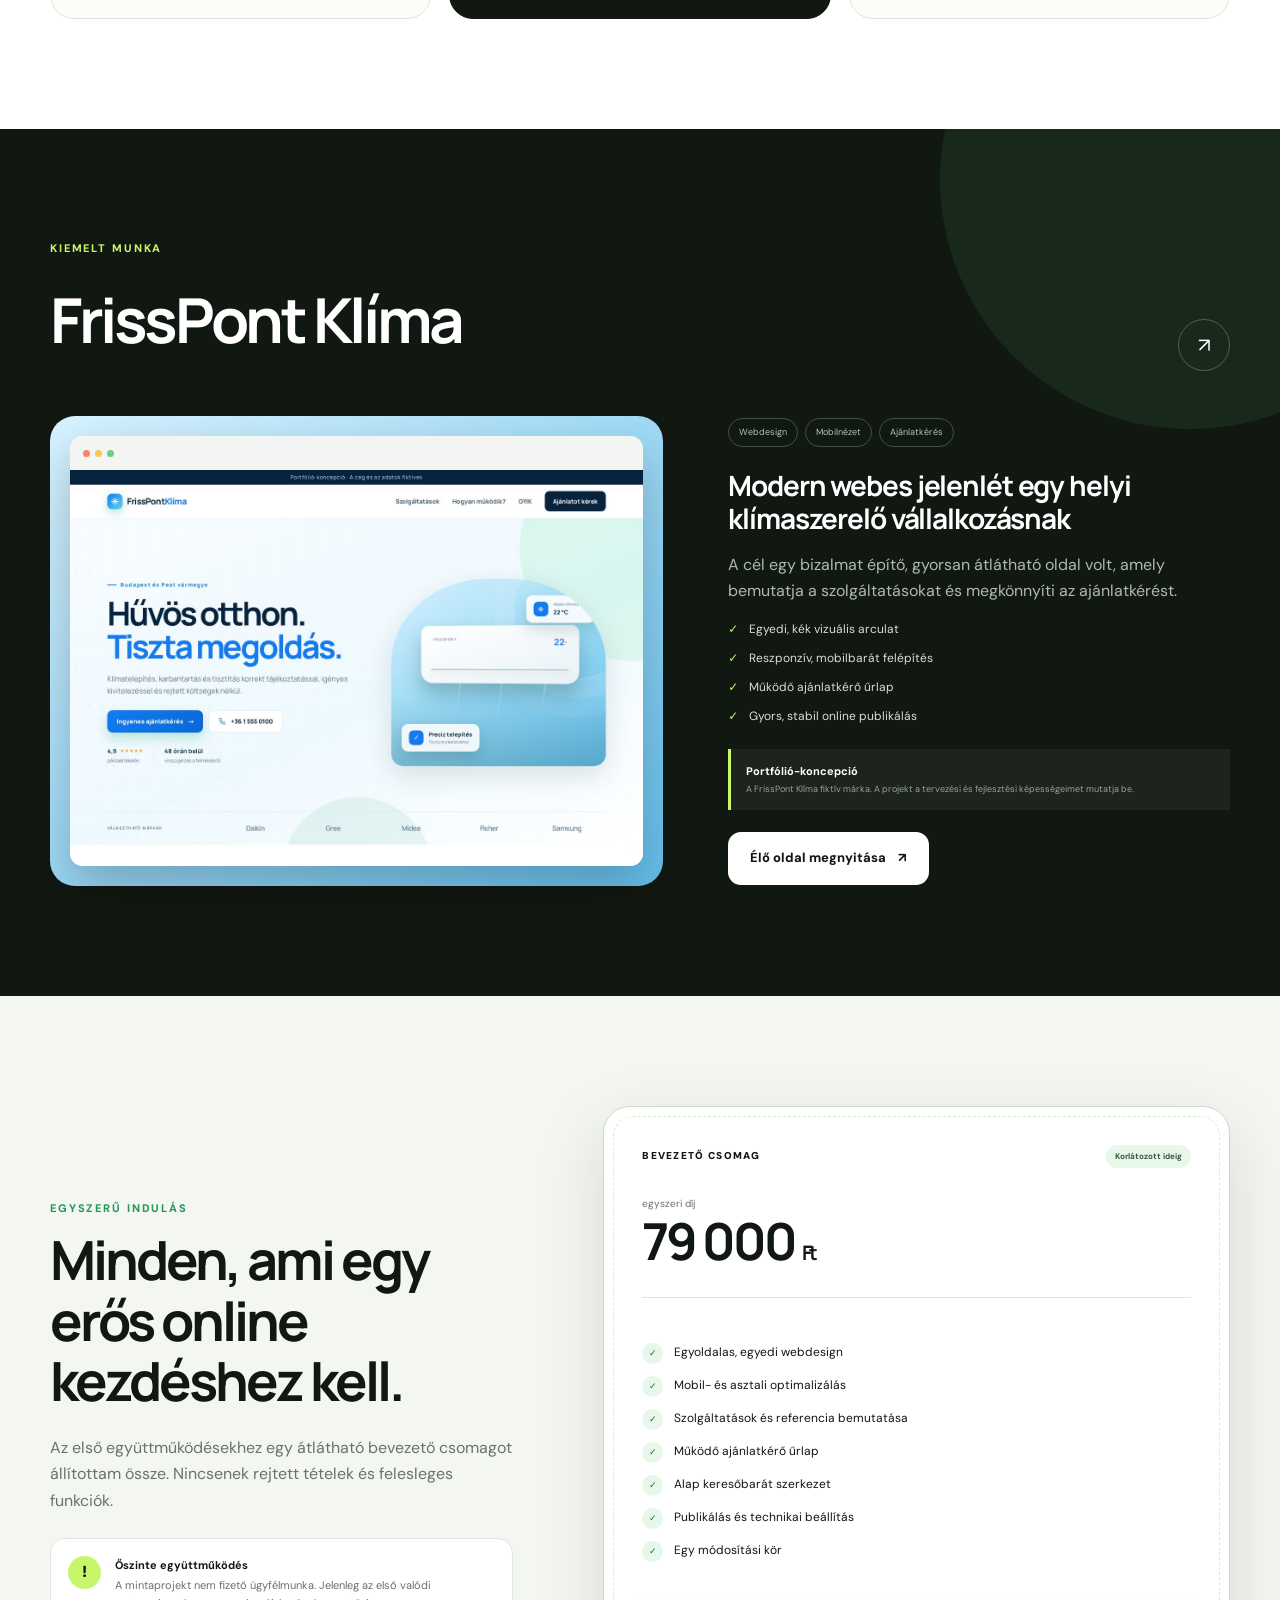
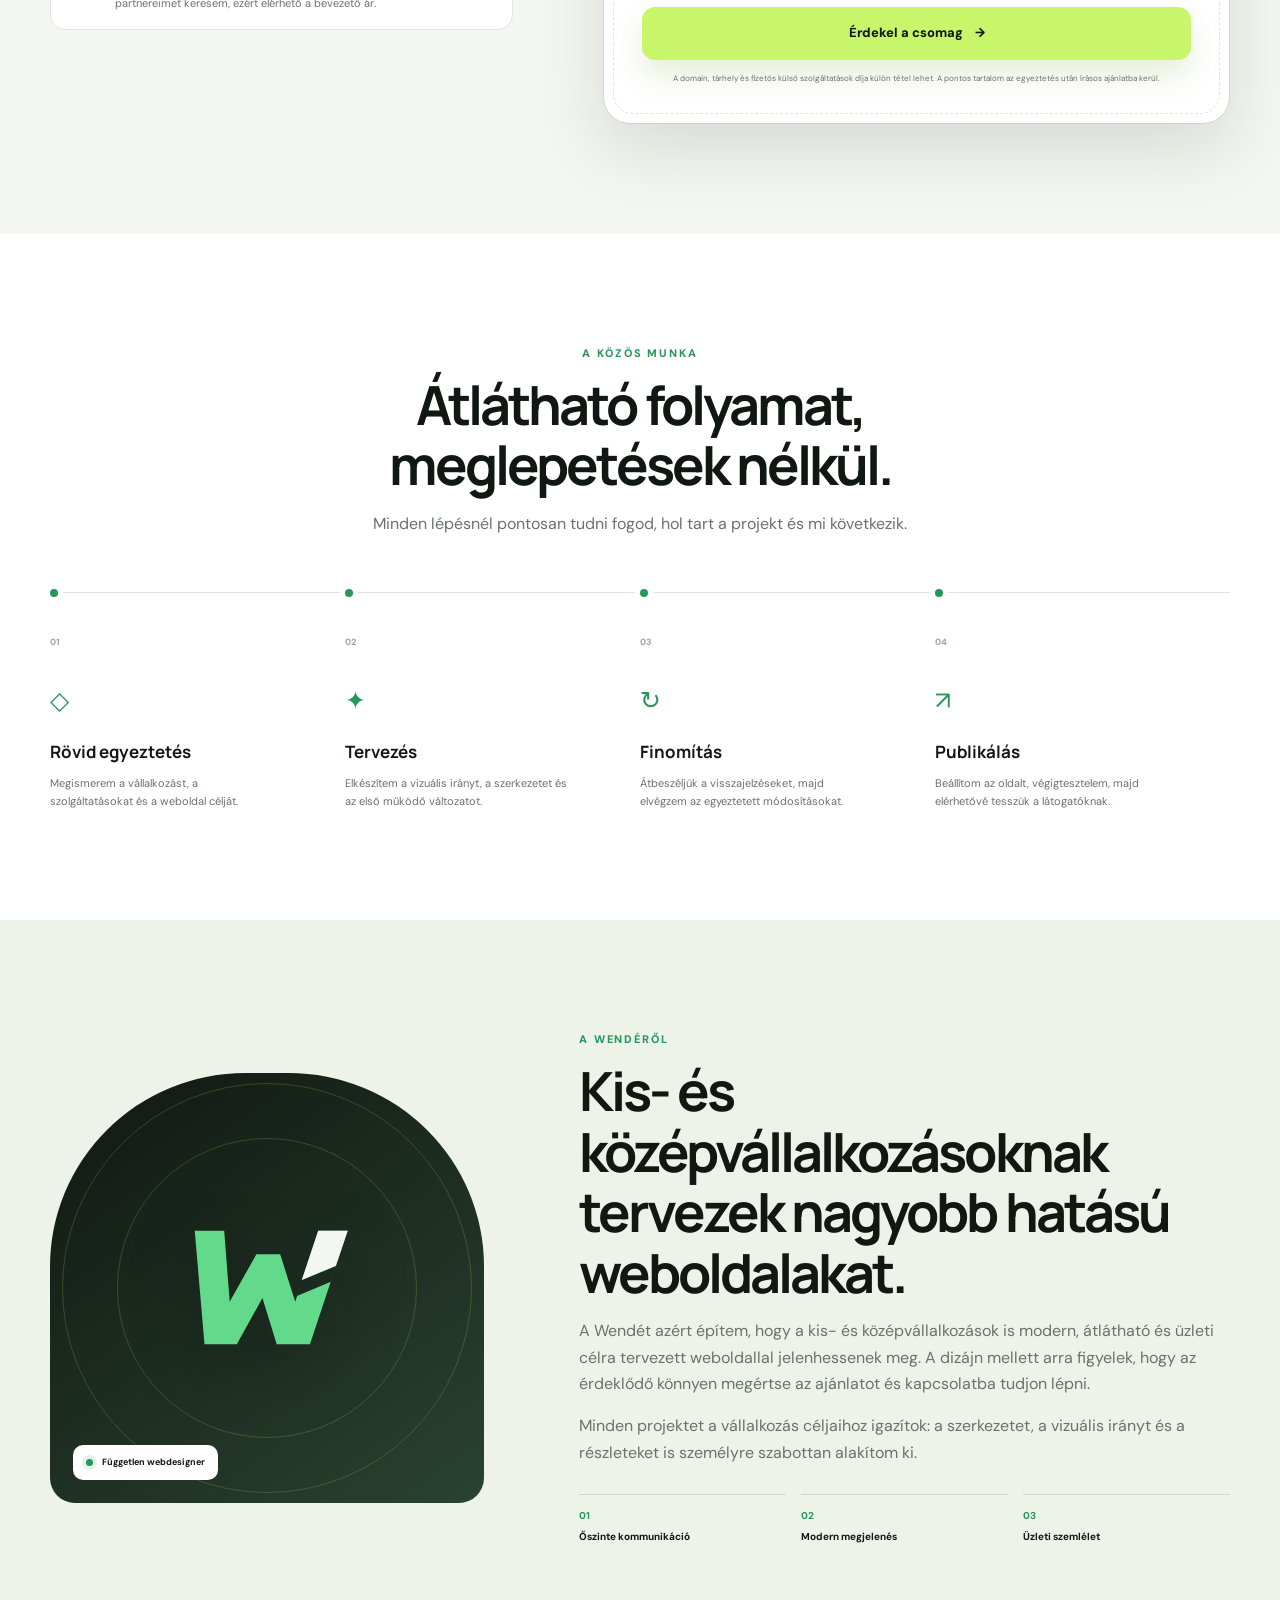
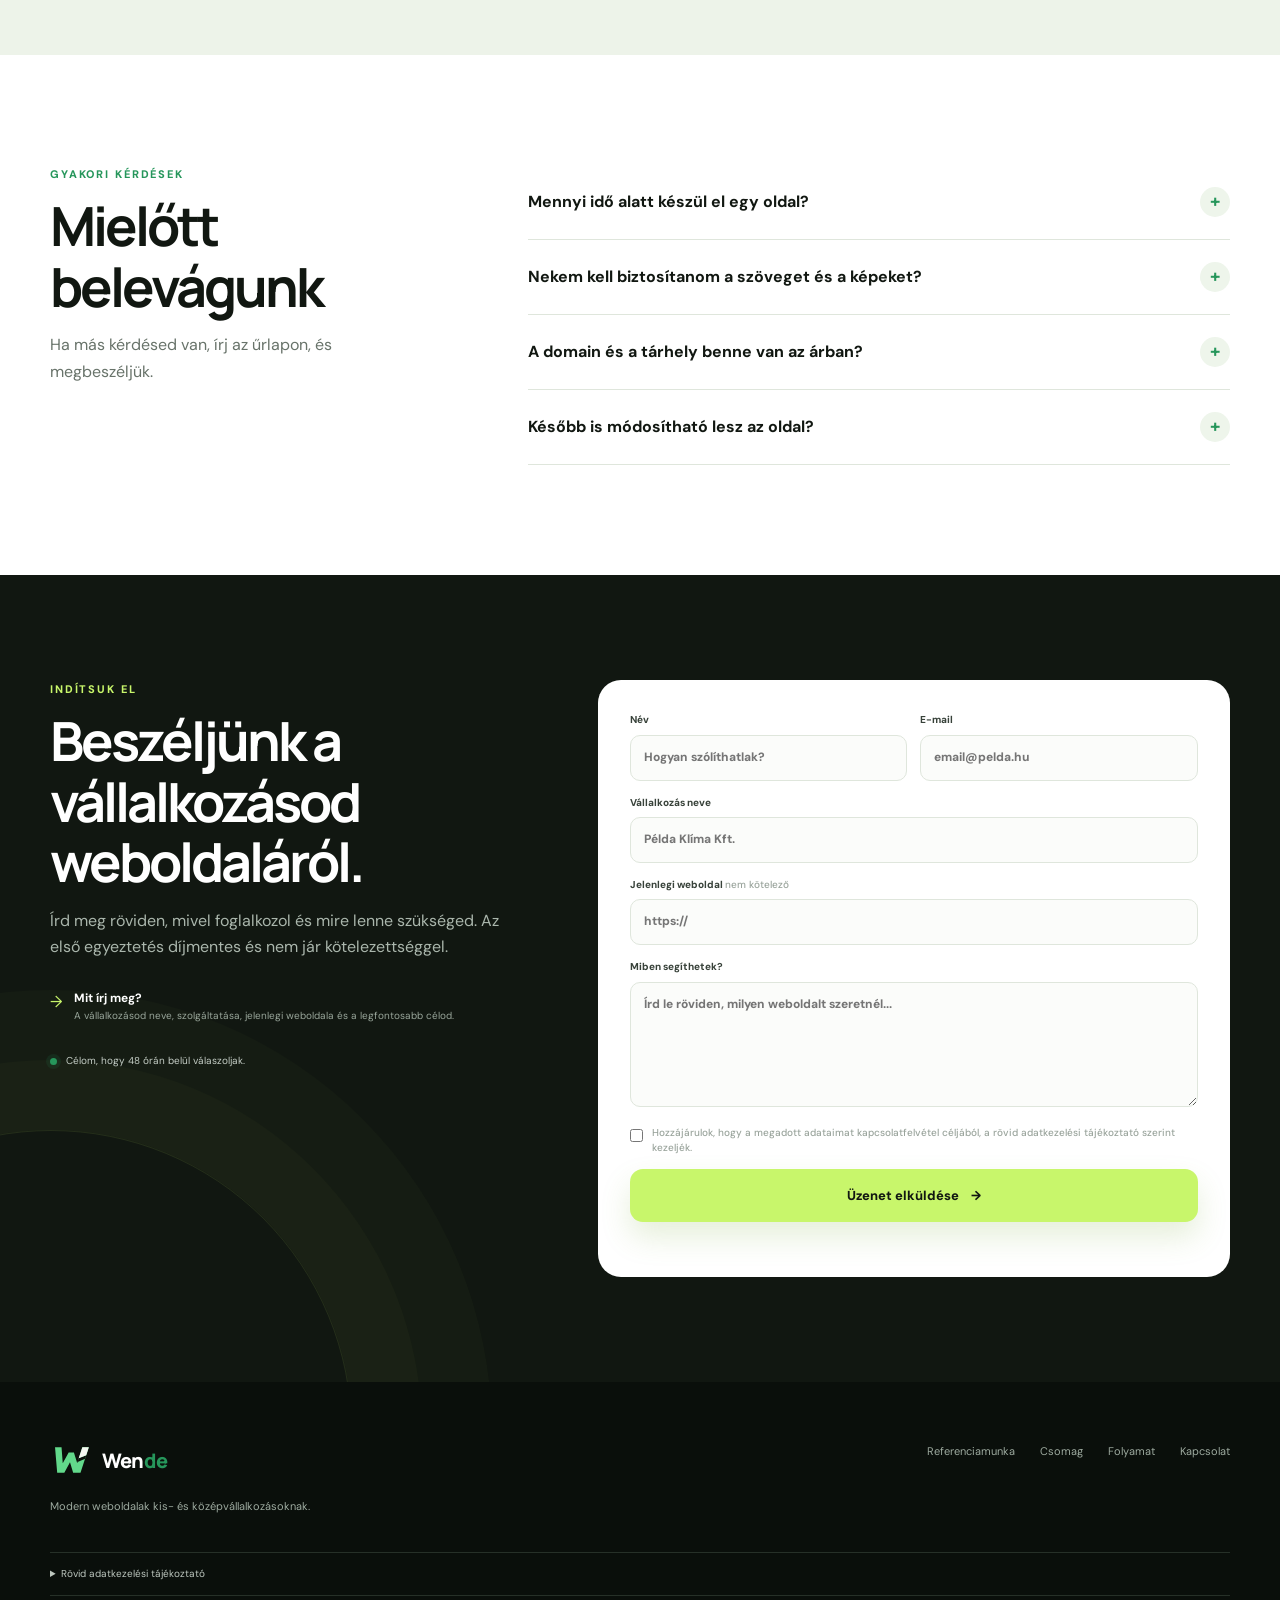
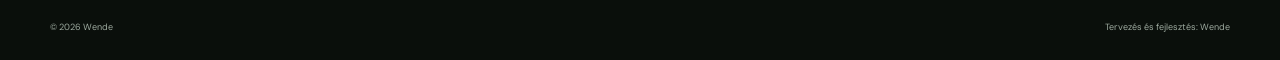
==== commit a87aff8f: "Rebrand portfolio site to Wende" ====
--- a/index.html
+++ b/index.html
@@ -3,22 +3,22 @@
 <head>
   <meta charset="utf-8">
   <meta name="viewport" content="width=device-width, initial-scale=1">
-  <meta name="description" content="A WebLendület modern, ügyfélszerzésre tervezett weboldalakat készít kis- és középvállalkozásoknak.">
+  <meta name="description" content="A Wende modern, ügyfélszerzésre tervezett weboldalakat készít kis- és középvállalkozásoknak.">
   <meta name="theme-color" content="#111711">
-  <title>WebLendület — Weboldalak, amelyek érdeklődőket hoznak</title>
+  <title>Wende — Weboldalak, amelyek érdeklődőket hoznak</title>
   <link rel="preconnect" href="https://fonts.googleapis.com">
   <link rel="preconnect" href="https://fonts.gstatic.com" crossorigin>
   <link href="https://fonts.googleapis.com/css2?family=DM+Sans:wght@400;500;600;700&amp;family=Manrope:wght@600;700;800&amp;display=swap" rel="stylesheet">
-  <link rel="icon" href="assets/weblendulet-slant-signature.svg" type="image/svg+xml">
+  <link rel="icon" href="assets/wende-mark.svg" type="image/svg+xml">
   <link rel="stylesheet" href="styles.css">
 </head>
 <body>
   <div class="noise" aria-hidden="true"></div>
   <header class="site-header" id="top">
     <div class="container nav-wrap">
-      <a class="brand" href="#top" aria-label="WebLendület kezdőlap">
-        <img class="brand-mark" src="assets/weblendulet-slant-signature.svg" alt="" width="54" height="31">
-        <span>Web<span>Lendület</span></span>
+      <a class="brand" href="#top" aria-label="Wende kezdőlap">
+        <img class="brand-mark" src="assets/wende-mark.svg" alt="" width="42" height="36">
+        <span>Wen<span>de</span></span>
       </a>
       <button class="menu-toggle" aria-label="Menü megnyitása" aria-expanded="false"><span></span><span></span></button>
       <nav class="nav" aria-label="Főmenü">
@@ -127,8 +127,8 @@
 
     <section class="section about">
       <div class="container about-grid">
-        <div class="about-visual reveal"><img class="about-logo" src="assets/weblendulet-slant-signature-reverse.svg" alt="WebLendület WL monogram"><span class="orbit orbit-a"></span><span class="orbit orbit-b"></span><div class="about-badge"><i></i> Független webdesigner</div></div>
-        <div class="about-copy reveal delay-one"><p class="eyebrow">A WEBLENDÜLETRŐL</p><h2>Kis- és középvállalkozásoknak tervezek nagyobb hatású weboldalakat.</h2><p>A WebLendületet azért építem, hogy a kis- és középvállalkozások is modern, átlátható és üzleti célra tervezett weboldallal jelenhessenek meg. A dizájn mellett arra figyelek, hogy az érdeklődő könnyen megértse az ajánlatot és kapcsolatba tudjon lépni.</p><p>Minden projektet a vállalkozás céljaihoz igazítok: a szerkezetet, a vizuális irányt és a részleteket is személyre szabottan alakítom ki.</p><div class="values"><div><strong>01</strong><span>Őszinte kommunikáció</span></div><div><strong>02</strong><span>Modern megjelenés</span></div><div><strong>03</strong><span>Üzleti szemlélet</span></div></div></div>
+        <div class="about-visual reveal"><img class="about-logo" src="assets/wende-mark-reverse.svg" alt="Wende W monogram"><span class="orbit orbit-a"></span><span class="orbit orbit-b"></span><div class="about-badge"><i></i> Független webdesigner</div></div>
+        <div class="about-copy reveal delay-one"><p class="eyebrow">A WENDÉRŐL</p><h2>Kis- és középvállalkozásoknak tervezek nagyobb hatású weboldalakat.</h2><p>A Wendét azért építem, hogy a kis- és középvállalkozások is modern, átlátható és üzleti célra tervezett weboldallal jelenhessenek meg. A dizájn mellett arra figyelek, hogy az érdeklődő könnyen megértse az ajánlatot és kapcsolatba tudjon lépni.</p><p>Minden projektet a vállalkozás céljaihoz igazítok: a szerkezetet, a vizuális irányt és a részleteket is személyre szabottan alakítom ki.</p><div class="values"><div><strong>01</strong><span>Őszinte kommunikáció</span></div><div><strong>02</strong><span>Modern megjelenés</span></div><div><strong>03</strong><span>Üzleti szemlélet</span></div></div></div>
       </div>
     </section>
 
@@ -148,8 +148,8 @@
       <div class="container contact-grid">
         <div class="contact-copy reveal"><p class="eyebrow light">INDÍTSUK EL</p><h2>Beszéljünk a vállalkozásod weboldaláról.</h2><p>Írd meg röviden, mivel foglalkozol és mire lenne szükséged. Az első egyeztetés díjmentes és nem jár kötelezettséggel.</p><div class="contact-detail"><span>→</span><div><strong>Mit írj meg?</strong><small>A vállalkozásod neve, szolgáltatása, jelenlegi weboldala és a legfontosabb célod.</small></div></div><div class="response-time"><i></i> Célom, hogy 48 órán belül válaszoljak.</div></div>
         <form class="contact-form reveal delay-one" id="contactForm" action="https://formspree.io/f/xgaovzba" method="POST">
-          <input type="hidden" name="_subject" value="Új WebLendület érdeklődés">
-          <input type="hidden" name="source" value="WebLendület portfólió">
+          <input type="hidden" name="_subject" value="Új Wende érdeklődés">
+          <input type="hidden" name="source" value="Wende portfólió">
           <input type="text" name="_gotcha" class="honeypot" tabindex="-1" autocomplete="off" aria-hidden="true">
           <div class="form-row"><label>Név<input type="text" name="name" placeholder="Hogyan szólíthatlak?" autocomplete="name" required></label><label>E-mail<input type="email" name="email" placeholder="email@pelda.hu" autocomplete="email" required></label></div>
           <label>Vállalkozás neve<input type="text" name="business" placeholder="Példa Klíma Kft." autocomplete="organization"></label>
@@ -164,9 +164,9 @@
   </main>
 
   <footer>
-    <div class="container footer-main"><div><a class="brand footer-brand" href="#top"><img class="brand-mark" src="assets/weblendulet-slant-signature-reverse.svg" alt="" width="54" height="31"><span>Web<span>Lendület</span></span></a><p>Modern weboldalak kis- és középvállalkozásoknak.</p></div><div class="footer-links"><a href="#munka">Referenciamunka</a><a href="#csomag">Csomag</a><a href="#folyamat">Folyamat</a><a href="#kapcsolat">Kapcsolat</a></div></div>
+    <div class="container footer-main"><div><a class="brand footer-brand" href="#top"><img class="brand-mark" src="assets/wende-mark-reverse.svg" alt="" width="42" height="36"><span>Wen<span>de</span></span></a><p>Modern weboldalak kis- és középvállalkozásoknak.</p></div><div class="footer-links"><a href="#munka">Referenciamunka</a><a href="#csomag">Csomag</a><a href="#folyamat">Folyamat</a><a href="#kapcsolat">Kapcsolat</a></div></div>
     <div class="container privacy-box" id="adatkezeles"><details><summary>Rövid adatkezelési tájékoztató</summary><p>Az űrlapon megadott adatokat kizárólag kapcsolatfelvétel és ajánlatadás céljából használjuk. Az adatok továbbításában és tárolásában külső adatfeldolgozó szolgáltatás működhet közre. Éles üzleti használat előtt ezt a tájékoztatót a szolgáltató pontos adataival, megőrzési idővel és az érintetti jogok részleteivel ki kell egészíteni.</p></details></div>
-    <div class="container footer-bottom"><span>© 2026 WebLendület</span><span>Tervezés és fejlesztés: WebLendület</span></div>
+    <div class="container footer-bottom"><span>© 2026 Wende</span><span>Tervezés és fejlesztés: Wende</span></div>
   </footer>
   <script src="script.js"></script>
 </body>
--- a/styles.css
+++ b/styles.css
@@ -24,7 +24,7 @@
 .nav-wrap { height: 78px; display: flex; align-items: center; justify-content: space-between; }
 .brand { display: inline-flex; align-items: center; gap: 10px; font-family: "Manrope", sans-serif; font-size: 20px; font-weight: 800; letter-spacing: -.04em; }
 .brand > span:last-child > span { color: var(--green-dark); }
-.brand-mark { display: block; width: 54px; height: 31px; object-fit: contain; }
+.brand-mark { display: block; width: 42px; height: 36px; object-fit: contain; }
 .nav { display: flex; align-items: center; gap: 31px; font-size: 13px; font-weight: 600; }
 .nav > a:not(.nav-button) { color: #49534b; transition: color .2s; }.nav > a:not(.nav-button):hover { color: var(--green-dark); }
 .nav-button { padding: 11px 18px; color: white; background: var(--ink); border-radius: 11px; transition: transform .2s, background .2s; }.nav-button:hover { transform: translateY(-2px); background: var(--green-dark); }
@@ -54,7 +54,7 @@
 .package { background: var(--cream); }.package-grid { display: grid; grid-template-columns: .85fr 1.15fr; gap: 90px; align-items: center; }.package-intro > p:not(.eyebrow) { margin: 24px 0; color: var(--muted); }.honesty { display: flex; gap: 14px; padding: 17px; border: 1px solid var(--line); border-radius: 15px; background: white; }.honesty > span { display: grid; place-items: center; flex: 0 0 33px; height: 33px; border-radius: 50%; background: var(--lime); font-weight: 900; }.honesty p { margin: 0; color: var(--muted); font-size: 11px; }.honesty strong { display: block; margin-bottom: 2px; color: var(--ink); }
 .price-card { position: relative; padding: 38px; border: 1px solid #cad9c8; border-radius: 27px; background: white; box-shadow: var(--shadow); }.price-card::before { content: ""; position: absolute; inset: 9px; border: 1px dashed #dfe8dc; border-radius: 20px; pointer-events: none; }.price-card > * { position: relative; }.price-top { display: flex; justify-content: space-between; align-items: center; }.price-top > span { font-size: 10px; font-weight: 900; letter-spacing: .13em; }.price-top i { padding: 5px 9px; border-radius: 999px; color: #30583e; background: #e7f7e9; font-size: 8px; font-style: normal; font-weight: 700; }.price { display: flex; flex-direction: column; padding: 28px 0; border-bottom: 1px solid var(--line); }.price small { color: var(--muted); font-size: 10px; }.price strong { font-family: "Manrope", sans-serif; font-size: 51px; line-height: 1.1; letter-spacing: -.06em; }.price em { font-size: 20px; font-style: normal; }.price-card ul { padding: 17px 0; list-style: none; }.price-card li { margin: 12px 0; font-size: 12px; }.price-card li b { display: inline-grid; place-items: center; width: 21px; height: 21px; margin-right: 8px; border-radius: 50%; color: #236c42; background: #e7f7e9; font-size: 9px; }.price-note { margin: 12px 0 0; color: var(--muted); text-align: center; font-size: 8px; }
 .process { background: white; }.center-heading { max-width: 720px; margin: 0 auto 55px; text-align: center; }.center-heading > p:last-child { color: var(--muted); }.process-grid { display: grid; grid-template-columns: repeat(4, 1fr); border-top: 1px solid var(--line); }.process-step { position: relative; padding: 34px 25px 0 0; }.process-step::before { content: ""; position: absolute; top: -4px; left: 0; width: 8px; height: 8px; border-radius: 50%; background: var(--green-dark); box-shadow: 0 0 0 5px white; }.process-step > span { color: #9ca79e; font-size: 9px; font-weight: 800; }.step-icon { margin: 26px 0 17px; color: var(--green-dark); font-size: 25px; }.process-step h3 { margin: 0 0 8px; font-size: 17px; }.process-step p { max-width: 230px; margin: 0; color: var(--muted); font-size: 11px; }
-.about { background: #edf3e9; }.about-grid { display: grid; grid-template-columns: .8fr 1.2fr; gap: 95px; align-items: center; }.about-visual { position: relative; display: grid; place-items: center; height: 430px; border-radius: 45% 45% 25px 25px; background: linear-gradient(145deg, var(--ink), #294231); overflow: hidden; }.about-logo { position: relative; z-index: 2; width: 238px; height: auto; filter: drop-shadow(0 22px 34px rgba(0,0,0,.22)); }.orbit { position: absolute; border: 1px solid rgba(200,246,107,.18); border-radius: 50%; }.orbit-a { width: 300px; height: 300px; }.orbit-b { width: 410px; height: 410px; }.about-badge { position: absolute; z-index: 3; left: 23px; bottom: 23px; display: flex; align-items: center; gap: 9px; padding: 10px 13px; border-radius: 10px; background: white; font-size: 9px; font-weight: 700; }.about-copy > p:not(.eyebrow) { color: var(--muted); }.values { display: grid; grid-template-columns: repeat(3, 1fr); gap: 15px; margin-top: 28px; }.values div { display: flex; flex-direction: column; padding-top: 13px; border-top: 1px solid #ccd8c9; }.values strong { color: var(--green-dark); font-size: 10px; }.values span { margin-top: 4px; font-size: 10px; font-weight: 700; }
+.about { background: #edf3e9; }.about-grid { display: grid; grid-template-columns: .8fr 1.2fr; gap: 95px; align-items: center; }.about-visual { position: relative; display: grid; place-items: center; height: 430px; border-radius: 45% 45% 25px 25px; background: linear-gradient(145deg, var(--ink), #294231); overflow: hidden; }.about-logo { position: relative; z-index: 2; width: 190px; height: auto; filter: drop-shadow(0 22px 34px rgba(0,0,0,.22)); }.orbit { position: absolute; border: 1px solid rgba(200,246,107,.18); border-radius: 50%; }.orbit-a { width: 300px; height: 300px; }.orbit-b { width: 410px; height: 410px; }.about-badge { position: absolute; z-index: 3; left: 23px; bottom: 23px; display: flex; align-items: center; gap: 9px; padding: 10px 13px; border-radius: 10px; background: white; font-size: 9px; font-weight: 700; }.about-copy > p:not(.eyebrow) { color: var(--muted); }.values { display: grid; grid-template-columns: repeat(3, 1fr); gap: 15px; margin-top: 28px; }.values div { display: flex; flex-direction: column; padding-top: 13px; border-top: 1px solid #ccd8c9; }.values strong { color: var(--green-dark); font-size: 10px; }.values span { margin-top: 4px; font-size: 10px; font-weight: 700; }
 .faq { background: white; }.faq-grid { display: grid; grid-template-columns: .7fr 1.3fr; gap: 100px; }.faq-title > p:last-child { color: var(--muted); }.faq-item { border-bottom: 1px solid var(--line); }.faq-item button { width: 100%; display: flex; align-items: center; justify-content: space-between; gap: 20px; padding: 22px 0; border: 0; color: var(--ink); background: transparent; text-align: left; font-weight: 700; cursor: pointer; }.faq-item button i { display: grid; place-items: center; flex: 0 0 30px; height: 30px; border-radius: 50%; background: #eef5eb; color: var(--green-dark); font-size: 18px; font-style: normal; transition: transform .2s; }.faq-item.open button i { transform: rotate(45deg); }.answer { max-height: 0; overflow: hidden; transition: max-height .3s; }.answer p { padding: 0 50px 20px 0; color: var(--muted); font-size: 12px; }
 .contact { position: relative; padding: 105px 0; color: white; background: var(--ink); overflow: hidden; }.contact::before { content: ""; position: absolute; width: 600px; height: 600px; left: -250px; bottom: -350px; border: 1px solid rgba(200,246,107,.1); border-radius: 50%; box-shadow: 0 0 0 70px rgba(200,246,107,.025), 0 0 0 140px rgba(200,246,107,.02); }.contact-grid { position: relative; display: grid; grid-template-columns: .85fr 1.15fr; gap: 80px; align-items: start; }.contact-copy > p:not(.eyebrow) { color: #aab6ac; }.contact-detail { display: flex; gap: 12px; margin: 28px 0; }.contact-detail > span { color: var(--lime); }.contact-detail div { display: flex; flex-direction: column; }.contact-detail strong { font-size: 12px; }.contact-detail small { max-width: 400px; color: #99a69b; font-size: 10px; }.response-time { display: flex; align-items: center; gap: 9px; color: #c5cec6; font-size: 10px; }
 .contact-form { padding: 32px; border-radius: 23px; color: var(--ink); background: white; }.form-row { display: grid; grid-template-columns: 1fr 1fr; gap: 13px; }.contact-form label { display: block; margin-bottom: 14px; color: #38423a; font-size: 10px; font-weight: 800; }.contact-form label > span { color: #9aa49c; font-weight: 500; }.contact-form input, .contact-form textarea { width: 100%; margin-top: 6px; padding: 12px 13px; border: 1px solid var(--line); border-radius: 10px; outline: none; color: var(--ink); background: #fbfcfa; font-size: 12px; transition: border .2s, box-shadow .2s; }.contact-form input:focus, .contact-form textarea:focus { border-color: var(--green-dark); box-shadow: 0 0 0 3px rgba(38,150,91,.1); }.contact-form textarea { resize: vertical; }.checkbox { display: flex !important; gap: 9px; align-items: flex-start; color: var(--muted) !important; font-weight: 500 !important; line-height: 1.45; }.checkbox input { width: auto; margin: 3px 0 0; }.honeypot { position: absolute !important; left: -9999px !important; opacity: 0 !important; pointer-events: none !important; }.submit-button:disabled { cursor: wait; opacity: .7; transform: none; }.form-status { min-height: 18px; margin: 10px 0 -5px; color: var(--green-dark); text-align: center; font-size: 10px; }
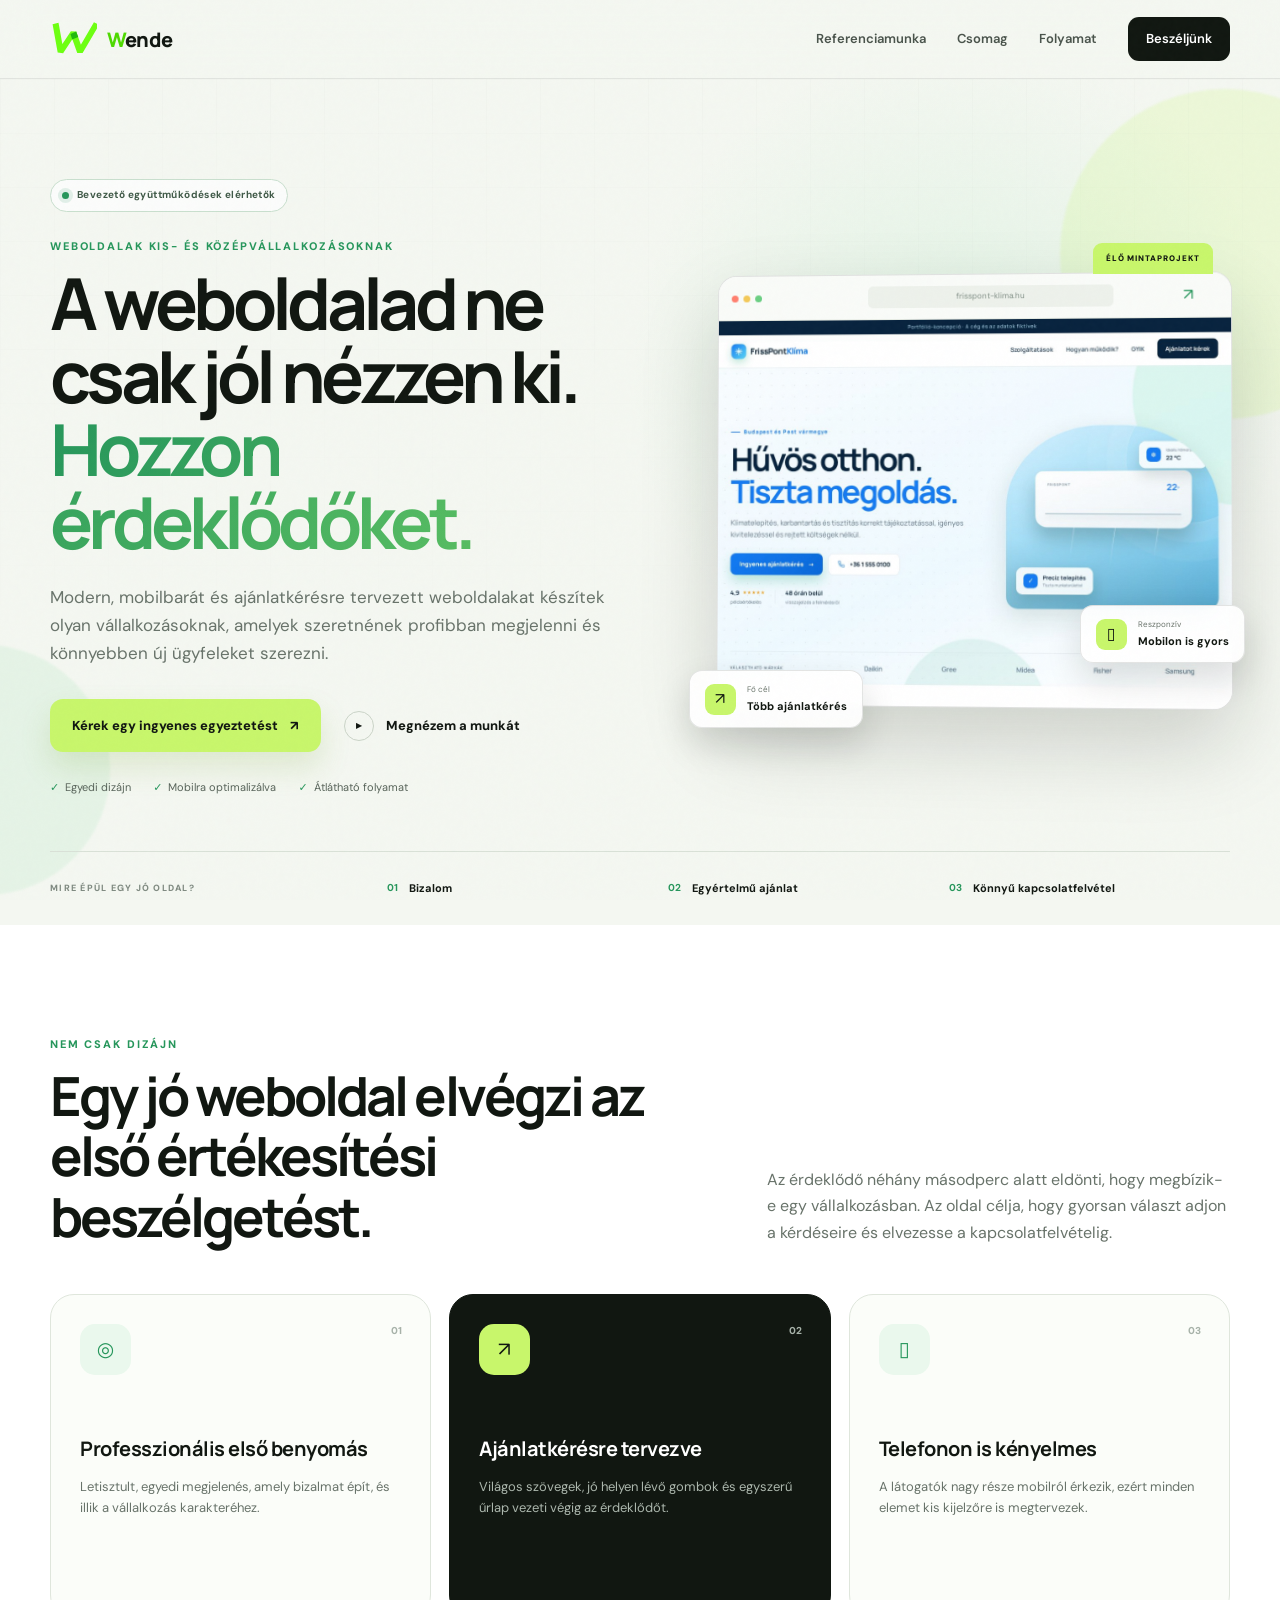
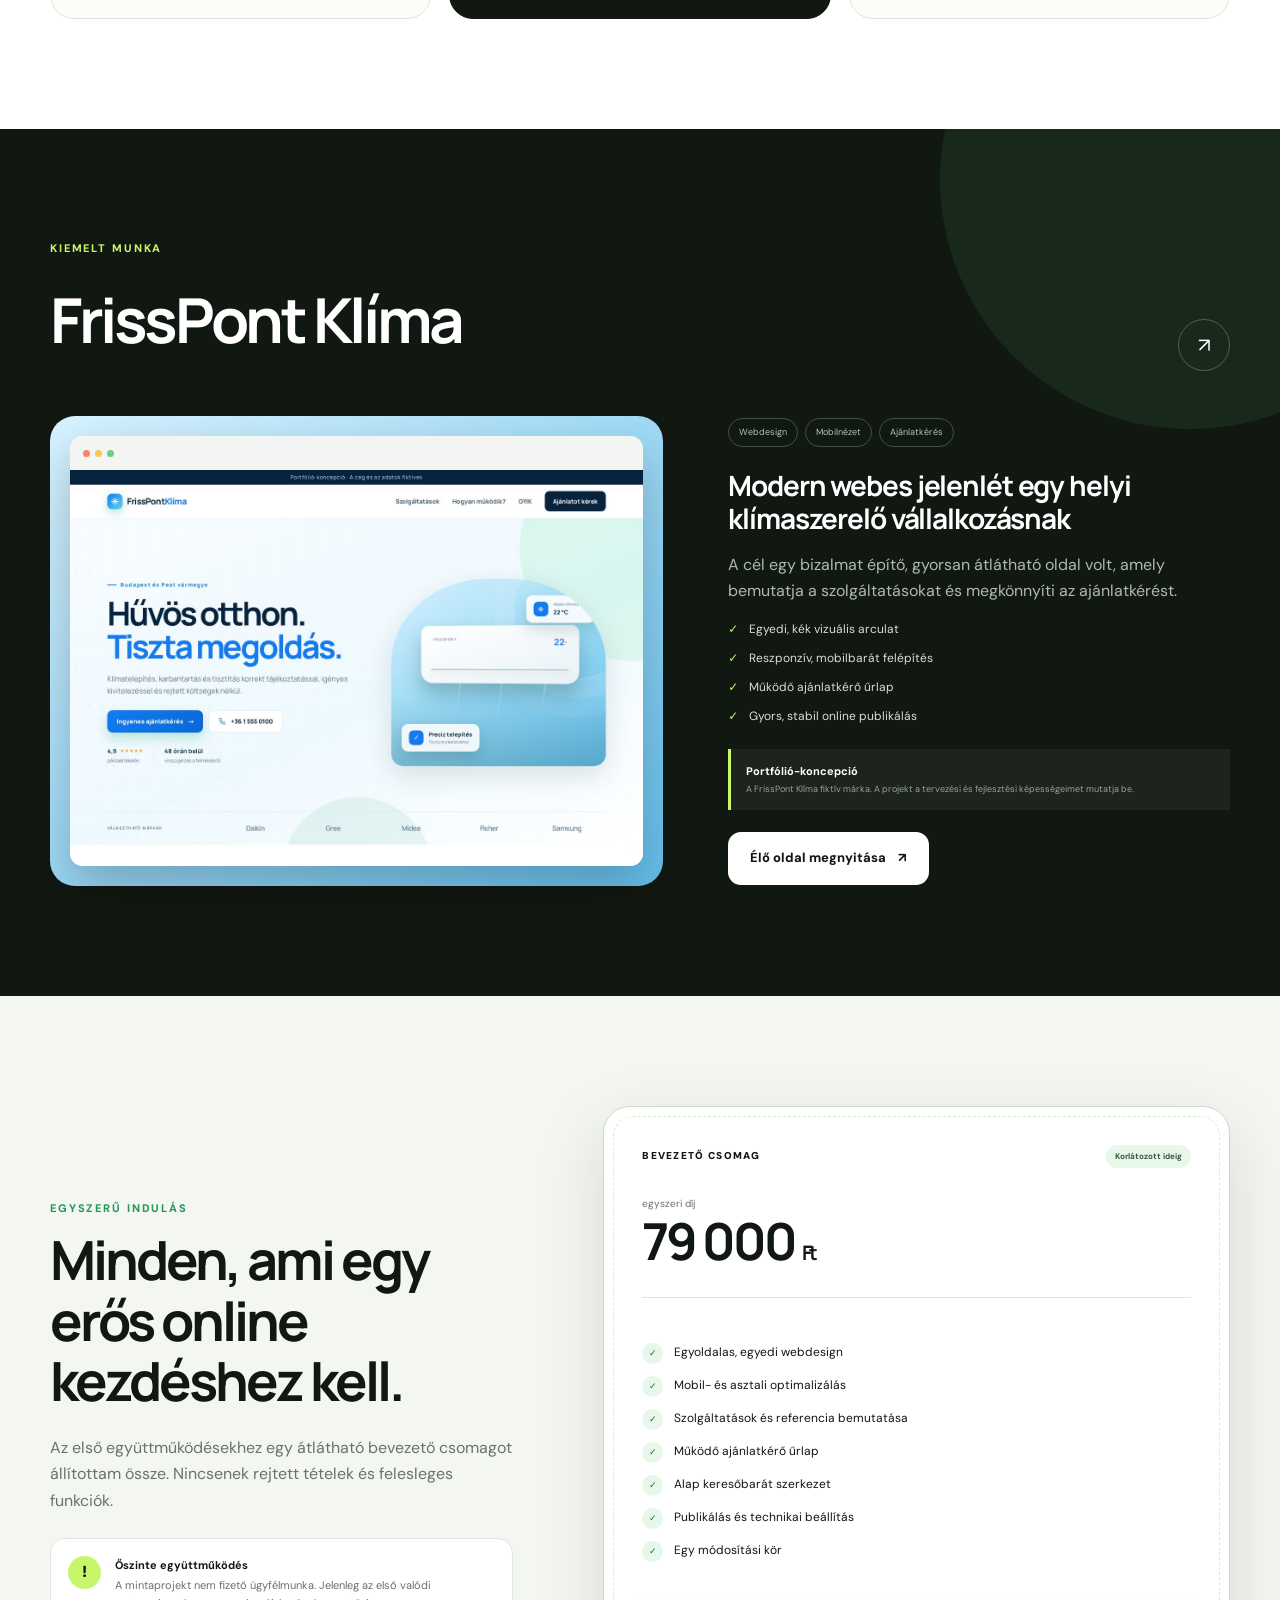
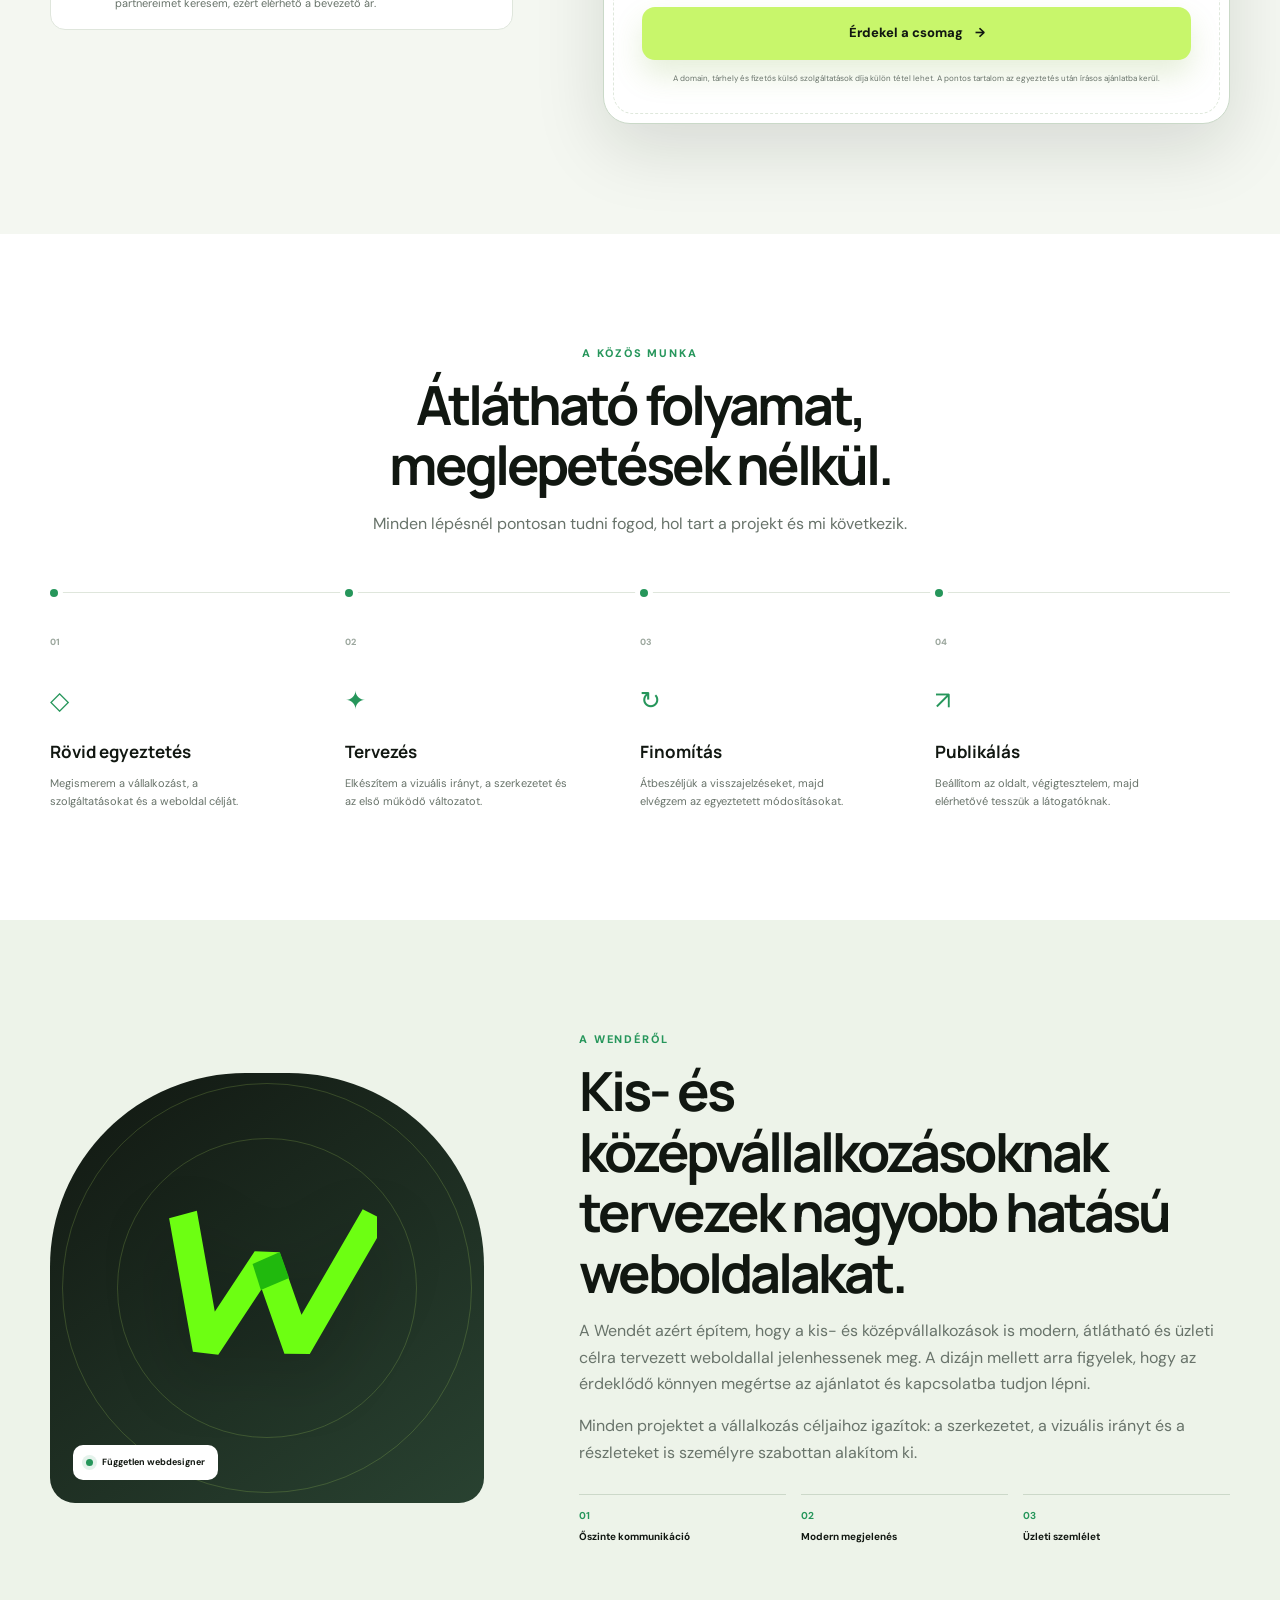
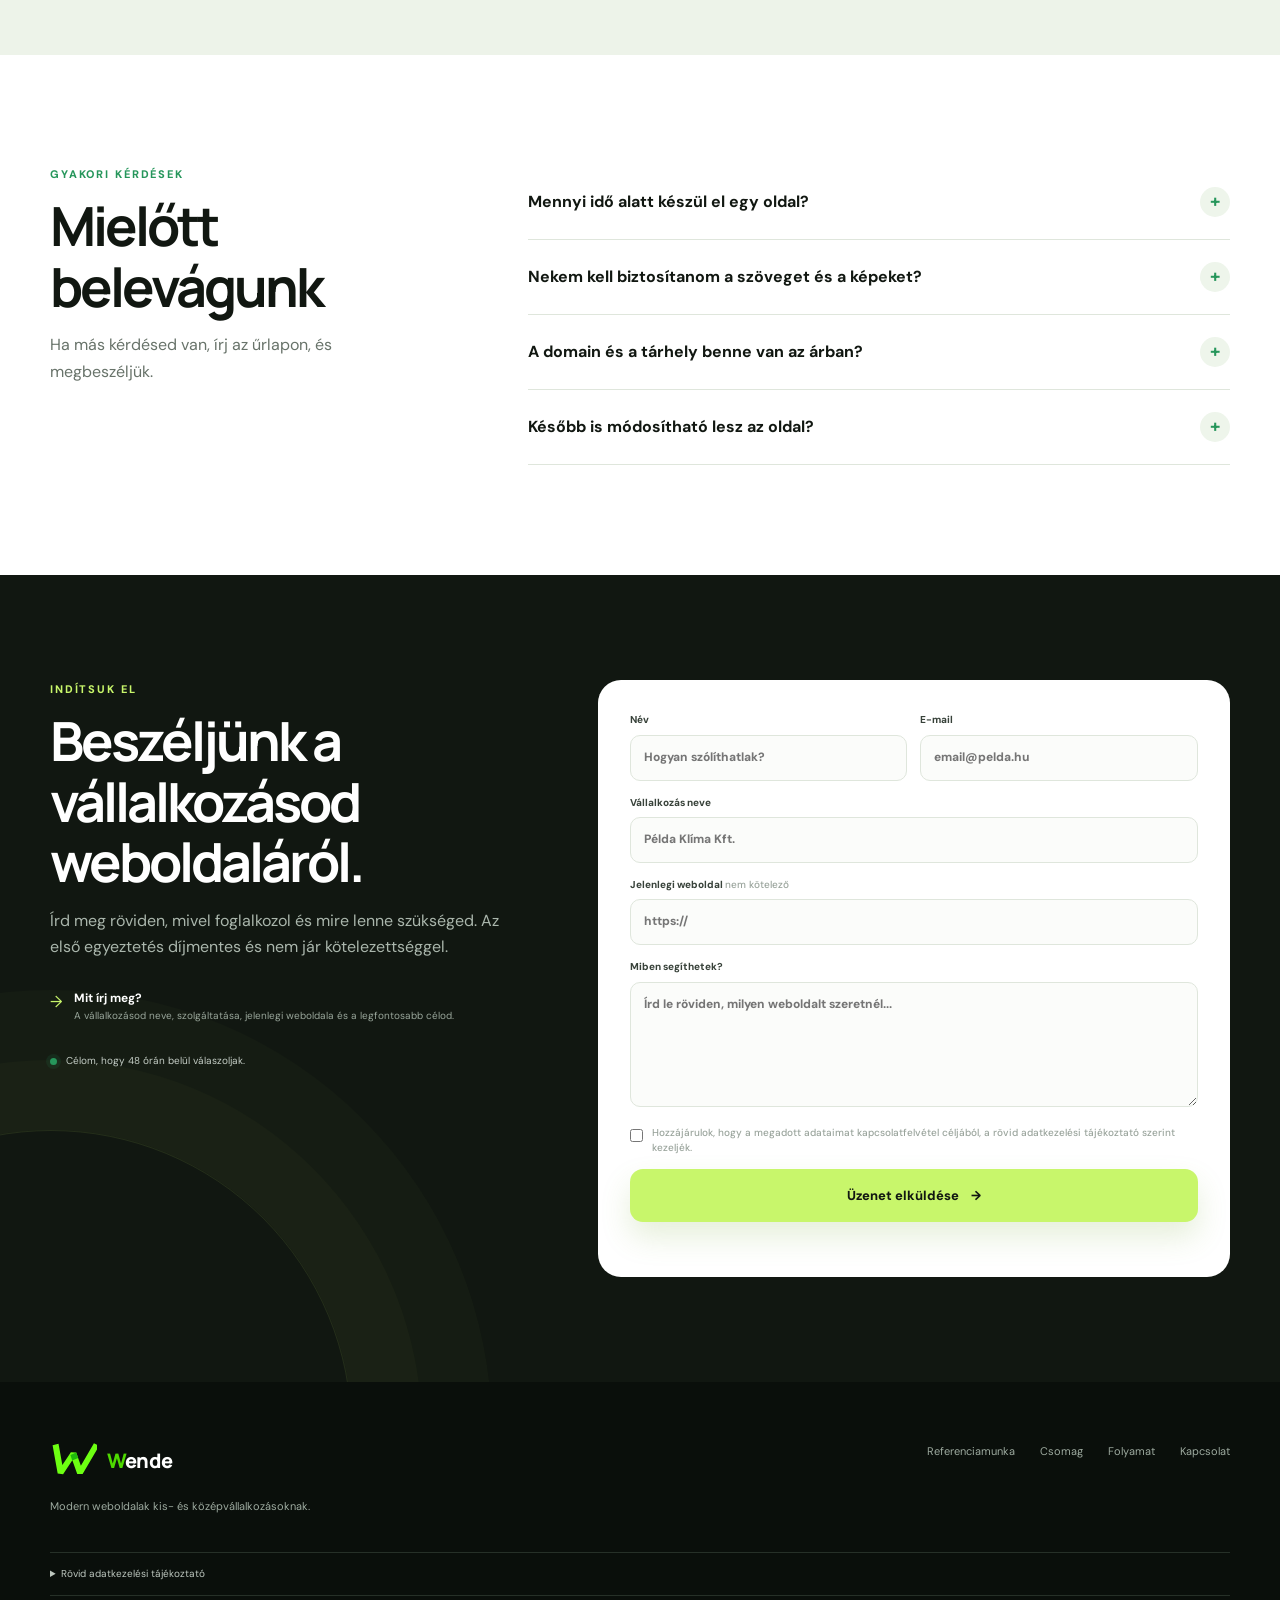
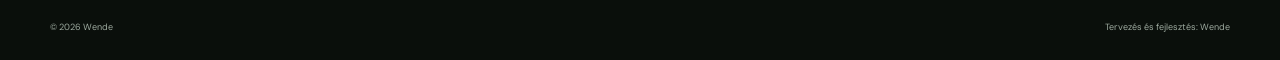
==== commit fc0b87bf: "Create neon folded Wende identity" ====
--- a/index.html
+++ b/index.html
@@ -9,7 +9,7 @@
   <link rel="preconnect" href="https://fonts.googleapis.com">
   <link rel="preconnect" href="https://fonts.gstatic.com" crossorigin>
   <link href="https://fonts.googleapis.com/css2?family=DM+Sans:wght@400;500;600;700&amp;family=Manrope:wght@600;700;800&amp;display=swap" rel="stylesheet">
-  <link rel="icon" href="assets/wende-mark.svg" type="image/svg+xml">
+  <link rel="icon" href="assets/wende-neon-fold.svg" type="image/svg+xml">
   <link rel="stylesheet" href="styles.css">
 </head>
 <body>
@@ -17,8 +17,8 @@
   <header class="site-header" id="top">
     <div class="container nav-wrap">
       <a class="brand" href="#top" aria-label="Wende kezdőlap">
-        <img class="brand-mark" src="assets/wende-mark.svg" alt="" width="42" height="36">
-        <span>Wen<span>de</span></span>
+        <img class="brand-mark" src="assets/wende-neon-fold.svg" alt="" width="47" height="36">
+        <span><span>W</span>ende</span>
       </a>
       <button class="menu-toggle" aria-label="Menü megnyitása" aria-expanded="false"><span></span><span></span></button>
       <nav class="nav" aria-label="Főmenü">
@@ -127,7 +127,7 @@
 
     <section class="section about">
       <div class="container about-grid">
-        <div class="about-visual reveal"><img class="about-logo" src="assets/wende-mark-reverse.svg" alt="Wende W monogram"><span class="orbit orbit-a"></span><span class="orbit orbit-b"></span><div class="about-badge"><i></i> Független webdesigner</div></div>
+        <div class="about-visual reveal"><img class="about-logo" src="assets/wende-neon-fold-reverse.svg" alt="Wende W monogram"><span class="orbit orbit-a"></span><span class="orbit orbit-b"></span><div class="about-badge"><i></i> Független webdesigner</div></div>
         <div class="about-copy reveal delay-one"><p class="eyebrow">A WENDÉRŐL</p><h2>Kis- és középvállalkozásoknak tervezek nagyobb hatású weboldalakat.</h2><p>A Wendét azért építem, hogy a kis- és középvállalkozások is modern, átlátható és üzleti célra tervezett weboldallal jelenhessenek meg. A dizájn mellett arra figyelek, hogy az érdeklődő könnyen megértse az ajánlatot és kapcsolatba tudjon lépni.</p><p>Minden projektet a vállalkozás céljaihoz igazítok: a szerkezetet, a vizuális irányt és a részleteket is személyre szabottan alakítom ki.</p><div class="values"><div><strong>01</strong><span>Őszinte kommunikáció</span></div><div><strong>02</strong><span>Modern megjelenés</span></div><div><strong>03</strong><span>Üzleti szemlélet</span></div></div></div>
       </div>
     </section>
@@ -164,7 +164,7 @@
   </main>
 
   <footer>
-    <div class="container footer-main"><div><a class="brand footer-brand" href="#top"><img class="brand-mark" src="assets/wende-mark-reverse.svg" alt="" width="42" height="36"><span>Wen<span>de</span></span></a><p>Modern weboldalak kis- és középvállalkozásoknak.</p></div><div class="footer-links"><a href="#munka">Referenciamunka</a><a href="#csomag">Csomag</a><a href="#folyamat">Folyamat</a><a href="#kapcsolat">Kapcsolat</a></div></div>
+    <div class="container footer-main"><div><a class="brand footer-brand" href="#top"><img class="brand-mark" src="assets/wende-neon-fold-reverse.svg" alt="" width="47" height="36"><span><span>W</span>ende</span></a><p>Modern weboldalak kis- és középvállalkozásoknak.</p></div><div class="footer-links"><a href="#munka">Referenciamunka</a><a href="#csomag">Csomag</a><a href="#folyamat">Folyamat</a><a href="#kapcsolat">Kapcsolat</a></div></div>
     <div class="container privacy-box" id="adatkezeles"><details><summary>Rövid adatkezelési tájékoztató</summary><p>Az űrlapon megadott adatokat kizárólag kapcsolatfelvétel és ajánlatadás céljából használjuk. Az adatok továbbításában és tárolásában külső adatfeldolgozó szolgáltatás működhet közre. Éles üzleti használat előtt ezt a tájékoztatót a szolgáltató pontos adataival, megőrzési idővel és az érintetti jogok részleteivel ki kell egészíteni.</p></details></div>
     <div class="container footer-bottom"><span>© 2026 Wende</span><span>Tervezés és fejlesztés: Wende</span></div>
   </footer>
--- a/styles.css
+++ b/styles.css
@@ -3,7 +3,7 @@
   --ink-2: #1a241c;
   --green: #62d98b;
   --green-dark: #26965b;
-  --lime: #c8f66b;
+  --lime: #c8f66b; --neon: #6dff12;
   --cream: #f4f7f1;
   --white: #ffffff;
   --muted: #68736a;
@@ -23,8 +23,8 @@
 .site-header { position: sticky; top: 0; z-index: 50; background: rgba(244,247,241,.88); border-bottom: 1px solid rgba(17,23,17,.08); backdrop-filter: blur(18px); }
 .nav-wrap { height: 78px; display: flex; align-items: center; justify-content: space-between; }
 .brand { display: inline-flex; align-items: center; gap: 10px; font-family: "Manrope", sans-serif; font-size: 20px; font-weight: 800; letter-spacing: -.04em; }
-.brand > span:last-child > span { color: var(--green-dark); }
-.brand-mark { display: block; width: 42px; height: 36px; object-fit: contain; }
+.brand > span:last-child > span { color: #4ed900; }
+.brand-mark { display: block; width: 47px; height: 36px; object-fit: contain; }
 .nav { display: flex; align-items: center; gap: 31px; font-size: 13px; font-weight: 600; }
 .nav > a:not(.nav-button) { color: #49534b; transition: color .2s; }.nav > a:not(.nav-button):hover { color: var(--green-dark); }
 .nav-button { padding: 11px 18px; color: white; background: var(--ink); border-radius: 11px; transition: transform .2s, background .2s; }.nav-button:hover { transform: translateY(-2px); background: var(--green-dark); }
@@ -54,7 +54,7 @@
 .package { background: var(--cream); }.package-grid { display: grid; grid-template-columns: .85fr 1.15fr; gap: 90px; align-items: center; }.package-intro > p:not(.eyebrow) { margin: 24px 0; color: var(--muted); }.honesty { display: flex; gap: 14px; padding: 17px; border: 1px solid var(--line); border-radius: 15px; background: white; }.honesty > span { display: grid; place-items: center; flex: 0 0 33px; height: 33px; border-radius: 50%; background: var(--lime); font-weight: 900; }.honesty p { margin: 0; color: var(--muted); font-size: 11px; }.honesty strong { display: block; margin-bottom: 2px; color: var(--ink); }
 .price-card { position: relative; padding: 38px; border: 1px solid #cad9c8; border-radius: 27px; background: white; box-shadow: var(--shadow); }.price-card::before { content: ""; position: absolute; inset: 9px; border: 1px dashed #dfe8dc; border-radius: 20px; pointer-events: none; }.price-card > * { position: relative; }.price-top { display: flex; justify-content: space-between; align-items: center; }.price-top > span { font-size: 10px; font-weight: 900; letter-spacing: .13em; }.price-top i { padding: 5px 9px; border-radius: 999px; color: #30583e; background: #e7f7e9; font-size: 8px; font-style: normal; font-weight: 700; }.price { display: flex; flex-direction: column; padding: 28px 0; border-bottom: 1px solid var(--line); }.price small { color: var(--muted); font-size: 10px; }.price strong { font-family: "Manrope", sans-serif; font-size: 51px; line-height: 1.1; letter-spacing: -.06em; }.price em { font-size: 20px; font-style: normal; }.price-card ul { padding: 17px 0; list-style: none; }.price-card li { margin: 12px 0; font-size: 12px; }.price-card li b { display: inline-grid; place-items: center; width: 21px; height: 21px; margin-right: 8px; border-radius: 50%; color: #236c42; background: #e7f7e9; font-size: 9px; }.price-note { margin: 12px 0 0; color: var(--muted); text-align: center; font-size: 8px; }
 .process { background: white; }.center-heading { max-width: 720px; margin: 0 auto 55px; text-align: center; }.center-heading > p:last-child { color: var(--muted); }.process-grid { display: grid; grid-template-columns: repeat(4, 1fr); border-top: 1px solid var(--line); }.process-step { position: relative; padding: 34px 25px 0 0; }.process-step::before { content: ""; position: absolute; top: -4px; left: 0; width: 8px; height: 8px; border-radius: 50%; background: var(--green-dark); box-shadow: 0 0 0 5px white; }.process-step > span { color: #9ca79e; font-size: 9px; font-weight: 800; }.step-icon { margin: 26px 0 17px; color: var(--green-dark); font-size: 25px; }.process-step h3 { margin: 0 0 8px; font-size: 17px; }.process-step p { max-width: 230px; margin: 0; color: var(--muted); font-size: 11px; }
-.about { background: #edf3e9; }.about-grid { display: grid; grid-template-columns: .8fr 1.2fr; gap: 95px; align-items: center; }.about-visual { position: relative; display: grid; place-items: center; height: 430px; border-radius: 45% 45% 25px 25px; background: linear-gradient(145deg, var(--ink), #294231); overflow: hidden; }.about-logo { position: relative; z-index: 2; width: 190px; height: auto; filter: drop-shadow(0 22px 34px rgba(0,0,0,.22)); }.orbit { position: absolute; border: 1px solid rgba(200,246,107,.18); border-radius: 50%; }.orbit-a { width: 300px; height: 300px; }.orbit-b { width: 410px; height: 410px; }.about-badge { position: absolute; z-index: 3; left: 23px; bottom: 23px; display: flex; align-items: center; gap: 9px; padding: 10px 13px; border-radius: 10px; background: white; font-size: 9px; font-weight: 700; }.about-copy > p:not(.eyebrow) { color: var(--muted); }.values { display: grid; grid-template-columns: repeat(3, 1fr); gap: 15px; margin-top: 28px; }.values div { display: flex; flex-direction: column; padding-top: 13px; border-top: 1px solid #ccd8c9; }.values strong { color: var(--green-dark); font-size: 10px; }.values span { margin-top: 4px; font-size: 10px; font-weight: 700; }
+.about { background: #edf3e9; }.about-grid { display: grid; grid-template-columns: .8fr 1.2fr; gap: 95px; align-items: center; }.about-visual { position: relative; display: grid; place-items: center; height: 430px; border-radius: 45% 45% 25px 25px; background: linear-gradient(145deg, var(--ink), #294231); overflow: hidden; }.about-logo { position: relative; z-index: 2; width: 220px; height: auto; filter: drop-shadow(0 22px 34px rgba(0,0,0,.22)); }.orbit { position: absolute; border: 1px solid rgba(200,246,107,.18); border-radius: 50%; }.orbit-a { width: 300px; height: 300px; }.orbit-b { width: 410px; height: 410px; }.about-badge { position: absolute; z-index: 3; left: 23px; bottom: 23px; display: flex; align-items: center; gap: 9px; padding: 10px 13px; border-radius: 10px; background: white; font-size: 9px; font-weight: 700; }.about-copy > p:not(.eyebrow) { color: var(--muted); }.values { display: grid; grid-template-columns: repeat(3, 1fr); gap: 15px; margin-top: 28px; }.values div { display: flex; flex-direction: column; padding-top: 13px; border-top: 1px solid #ccd8c9; }.values strong { color: var(--green-dark); font-size: 10px; }.values span { margin-top: 4px; font-size: 10px; font-weight: 700; }
 .faq { background: white; }.faq-grid { display: grid; grid-template-columns: .7fr 1.3fr; gap: 100px; }.faq-title > p:last-child { color: var(--muted); }.faq-item { border-bottom: 1px solid var(--line); }.faq-item button { width: 100%; display: flex; align-items: center; justify-content: space-between; gap: 20px; padding: 22px 0; border: 0; color: var(--ink); background: transparent; text-align: left; font-weight: 700; cursor: pointer; }.faq-item button i { display: grid; place-items: center; flex: 0 0 30px; height: 30px; border-radius: 50%; background: #eef5eb; color: var(--green-dark); font-size: 18px; font-style: normal; transition: transform .2s; }.faq-item.open button i { transform: rotate(45deg); }.answer { max-height: 0; overflow: hidden; transition: max-height .3s; }.answer p { padding: 0 50px 20px 0; color: var(--muted); font-size: 12px; }
 .contact { position: relative; padding: 105px 0; color: white; background: var(--ink); overflow: hidden; }.contact::before { content: ""; position: absolute; width: 600px; height: 600px; left: -250px; bottom: -350px; border: 1px solid rgba(200,246,107,.1); border-radius: 50%; box-shadow: 0 0 0 70px rgba(200,246,107,.025), 0 0 0 140px rgba(200,246,107,.02); }.contact-grid { position: relative; display: grid; grid-template-columns: .85fr 1.15fr; gap: 80px; align-items: start; }.contact-copy > p:not(.eyebrow) { color: #aab6ac; }.contact-detail { display: flex; gap: 12px; margin: 28px 0; }.contact-detail > span { color: var(--lime); }.contact-detail div { display: flex; flex-direction: column; }.contact-detail strong { font-size: 12px; }.contact-detail small { max-width: 400px; color: #99a69b; font-size: 10px; }.response-time { display: flex; align-items: center; gap: 9px; color: #c5cec6; font-size: 10px; }
 .contact-form { padding: 32px; border-radius: 23px; color: var(--ink); background: white; }.form-row { display: grid; grid-template-columns: 1fr 1fr; gap: 13px; }.contact-form label { display: block; margin-bottom: 14px; color: #38423a; font-size: 10px; font-weight: 800; }.contact-form label > span { color: #9aa49c; font-weight: 500; }.contact-form input, .contact-form textarea { width: 100%; margin-top: 6px; padding: 12px 13px; border: 1px solid var(--line); border-radius: 10px; outline: none; color: var(--ink); background: #fbfcfa; font-size: 12px; transition: border .2s, box-shadow .2s; }.contact-form input:focus, .contact-form textarea:focus { border-color: var(--green-dark); box-shadow: 0 0 0 3px rgba(38,150,91,.1); }.contact-form textarea { resize: vertical; }.checkbox { display: flex !important; gap: 9px; align-items: flex-start; color: var(--muted) !important; font-weight: 500 !important; line-height: 1.45; }.checkbox input { width: auto; margin: 3px 0 0; }.honeypot { position: absolute !important; left: -9999px !important; opacity: 0 !important; pointer-events: none !important; }.submit-button:disabled { cursor: wait; opacity: .7; transform: none; }.form-status { min-height: 18px; margin: 10px 0 -5px; color: var(--green-dark); text-align: center; font-size: 10px; }
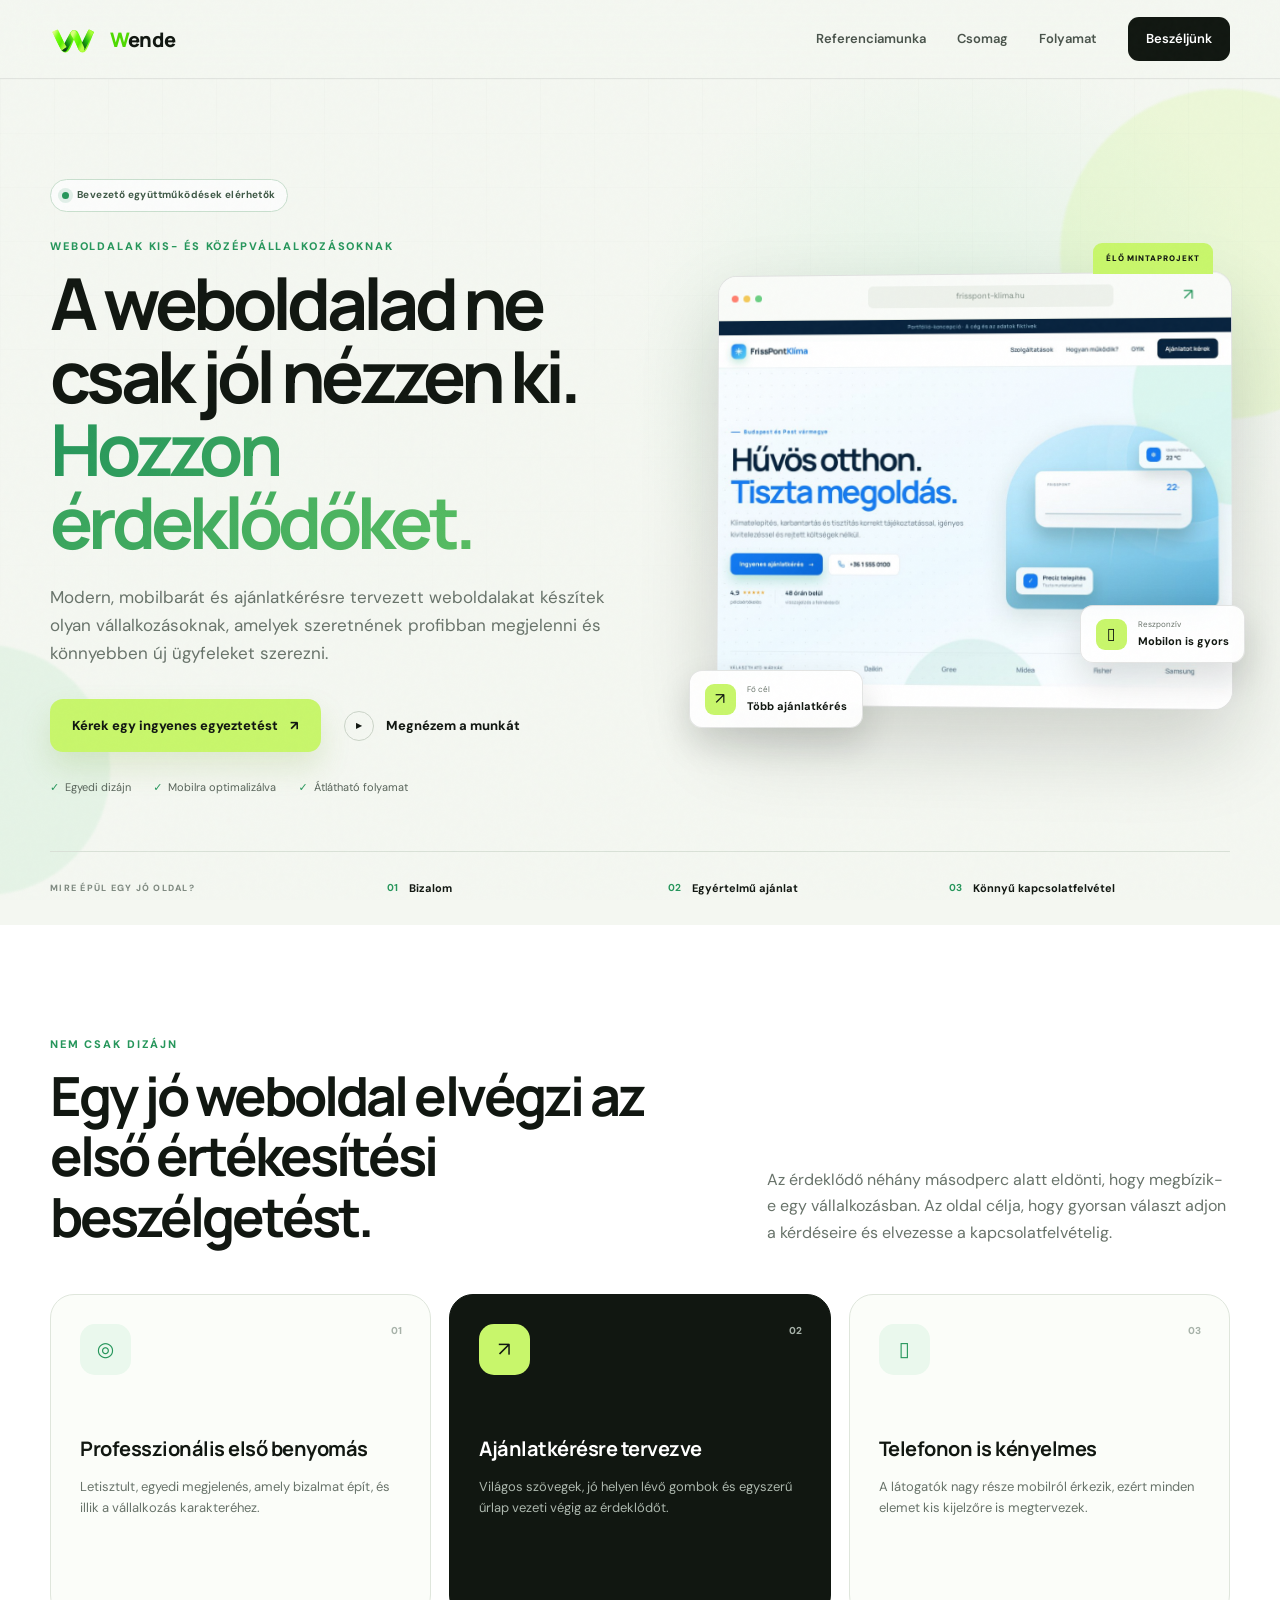
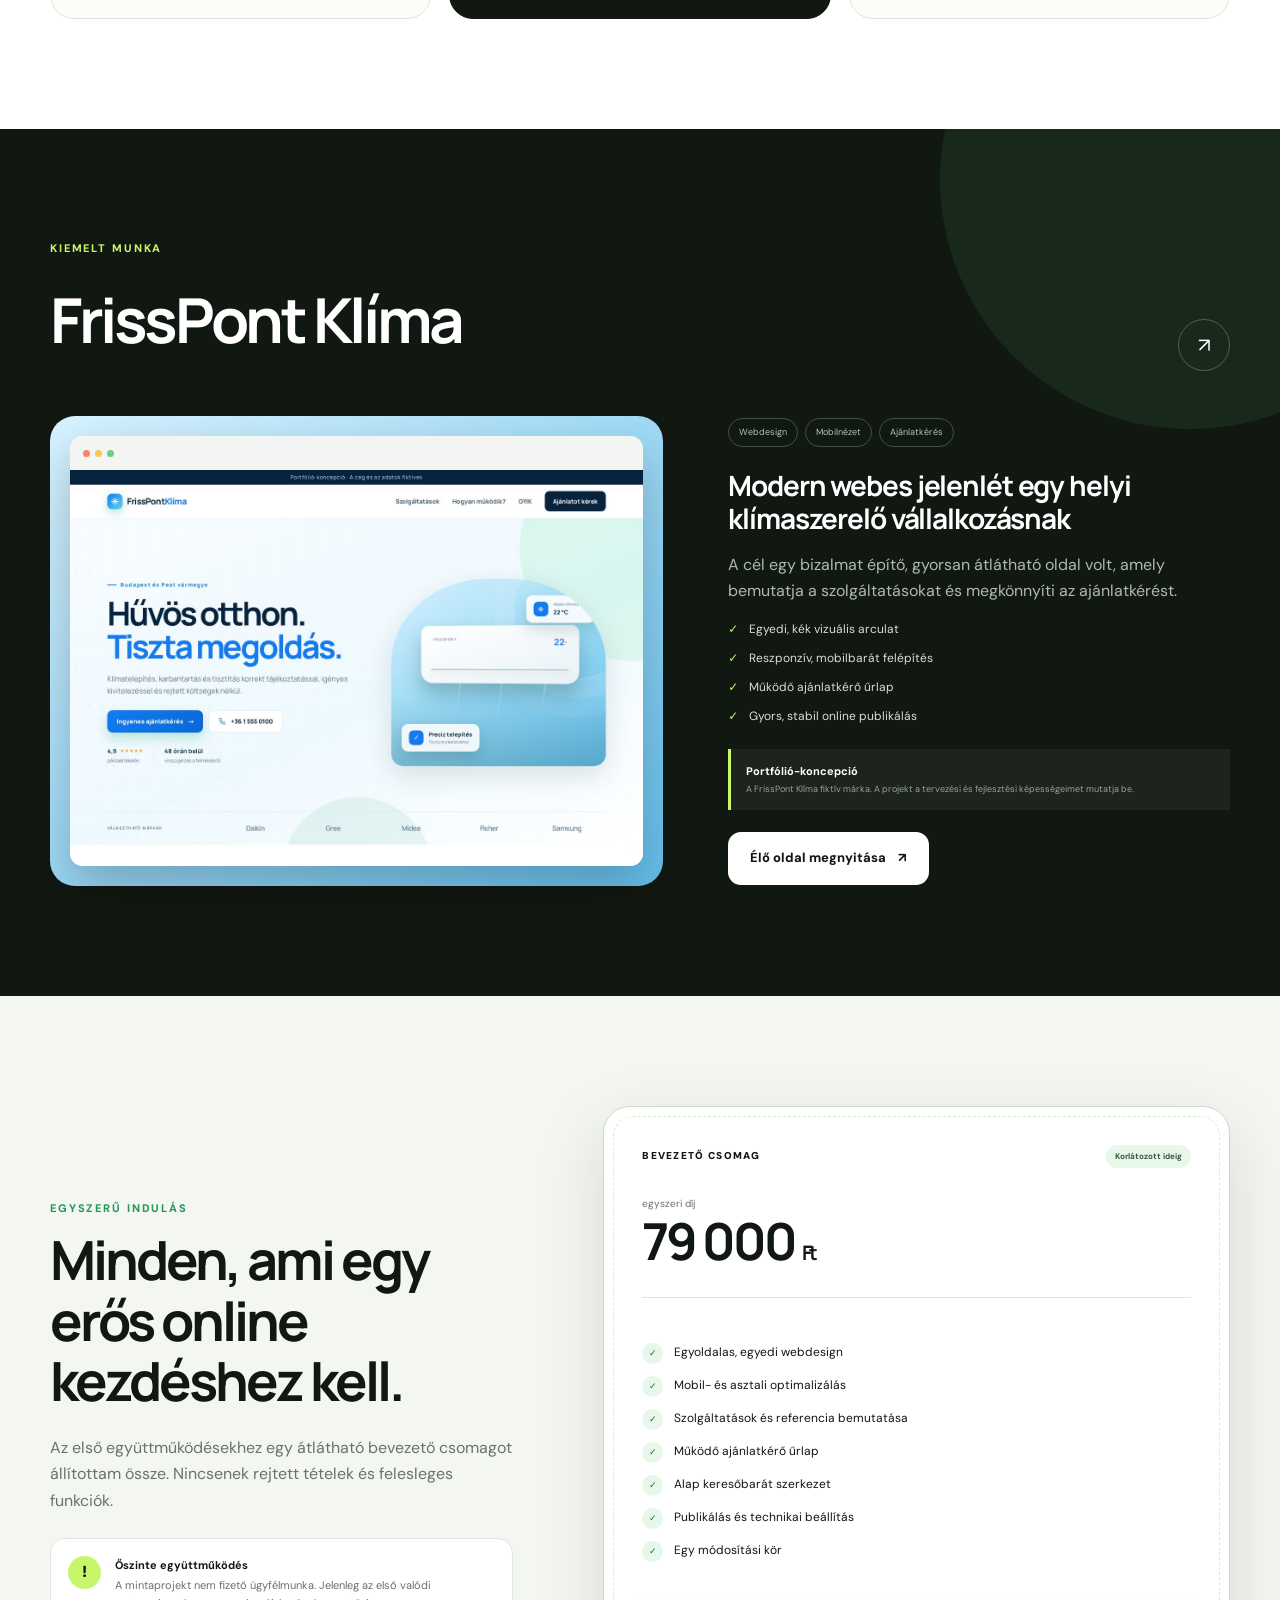
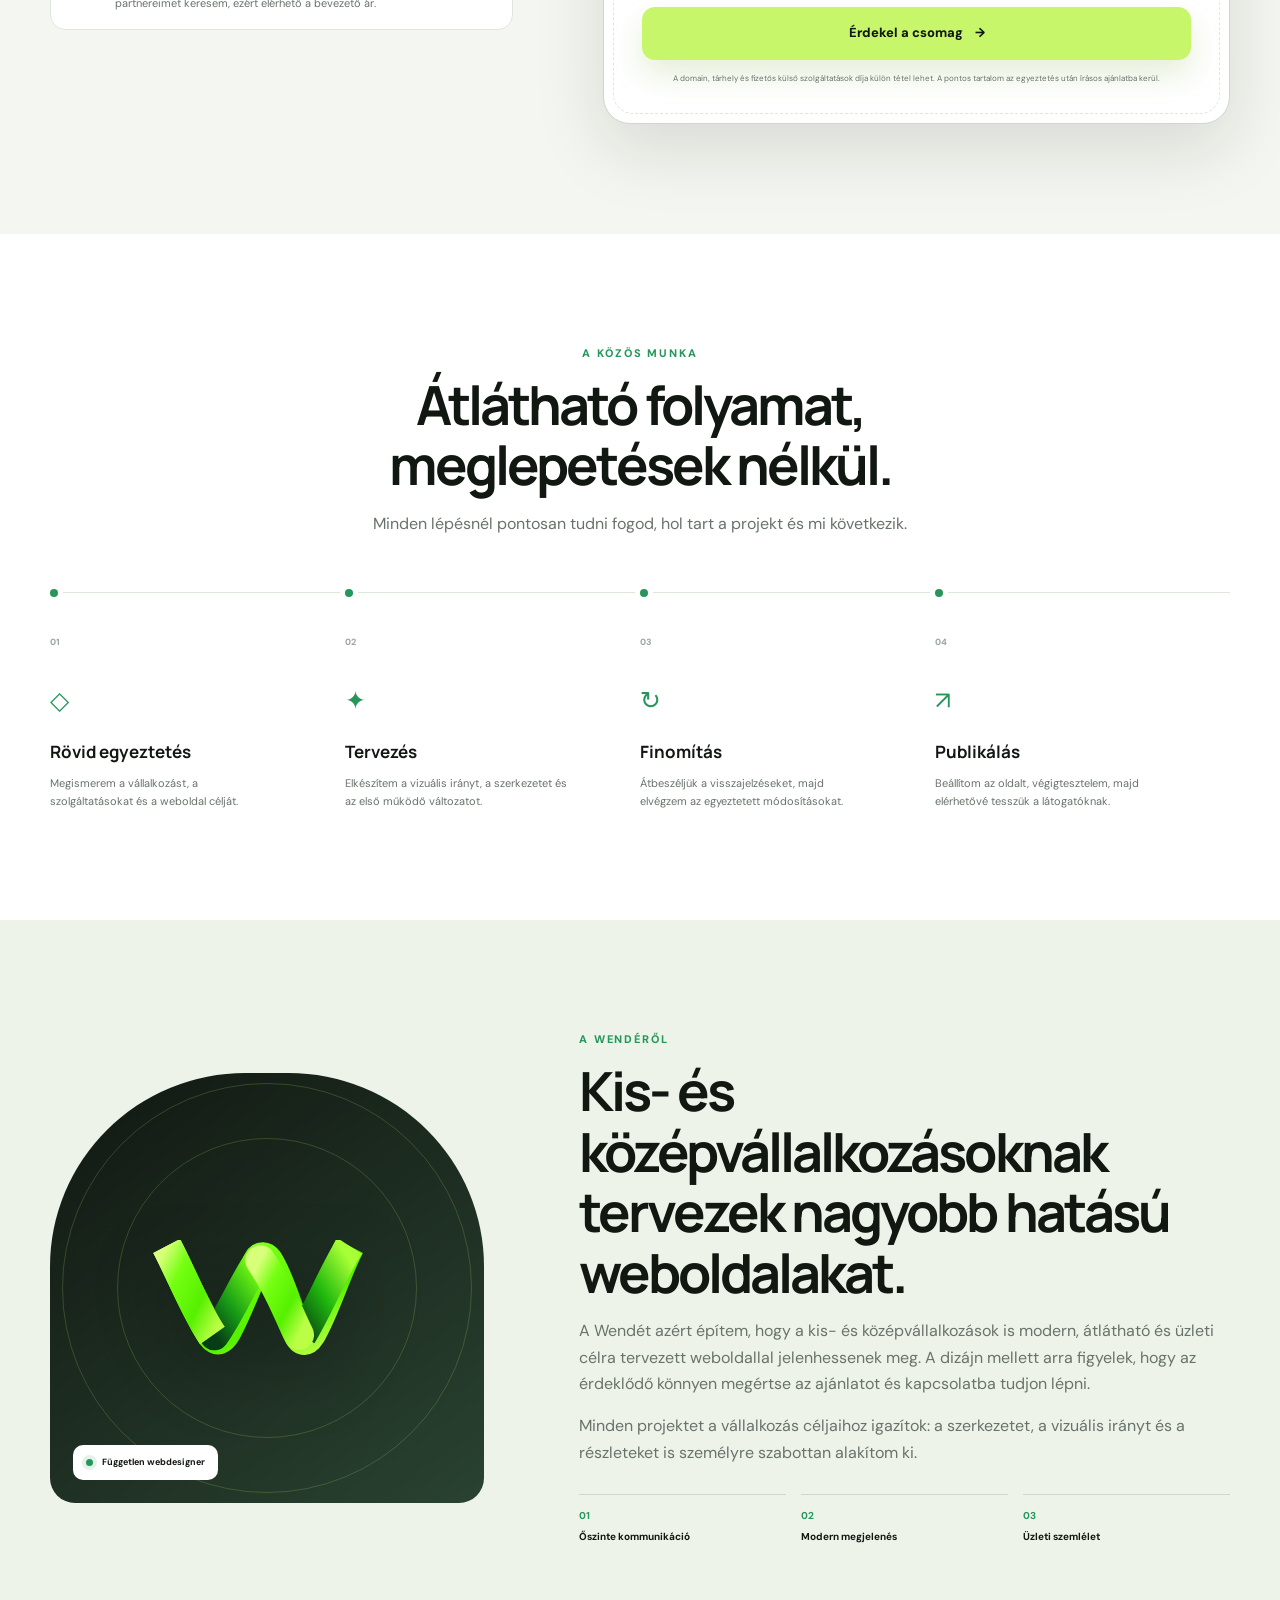
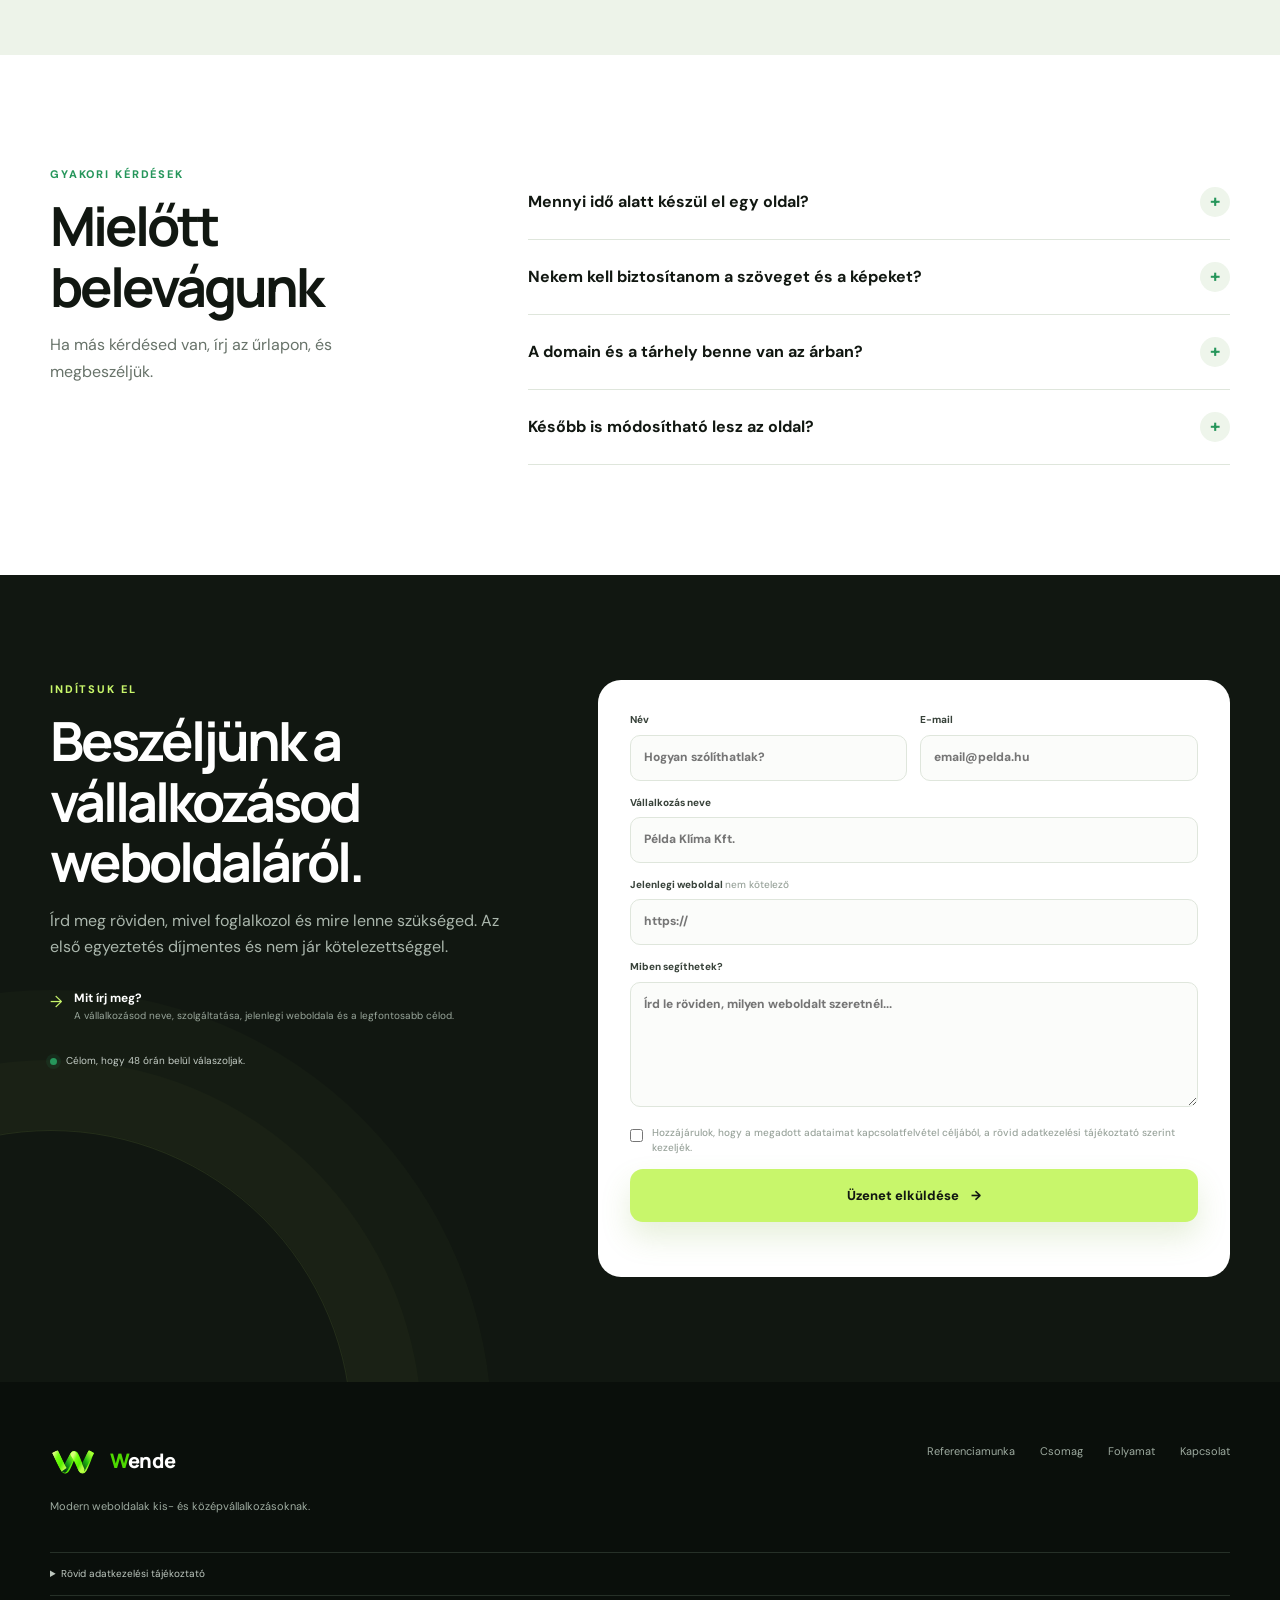
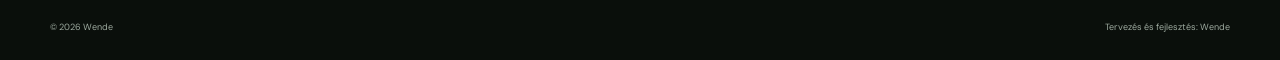
==== commit 0261f474: "Use neon ribbon W logo" ====
--- a/index.html
+++ b/index.html
@@ -9,7 +9,7 @@
   <link rel="preconnect" href="https://fonts.googleapis.com">
   <link rel="preconnect" href="https://fonts.gstatic.com" crossorigin>
   <link href="https://fonts.googleapis.com/css2?family=DM+Sans:wght@400;500;600;700&amp;family=Manrope:wght@600;700;800&amp;display=swap" rel="stylesheet">
-  <link rel="icon" href="assets/wende-neon-fold.svg" type="image/svg+xml">
+  <link rel="icon" href="assets/wende-generated-neon.svg" type="image/svg+xml">
   <link rel="stylesheet" href="styles.css">
 </head>
 <body>
@@ -17,7 +17,7 @@
   <header class="site-header" id="top">
     <div class="container nav-wrap">
       <a class="brand" href="#top" aria-label="Wende kezdőlap">
-        <img class="brand-mark" src="assets/wende-neon-fold.svg" alt="" width="47" height="36">
+        <img class="brand-mark" src="assets/wende-generated-neon.svg" alt="" width="50" height="36">
         <span><span>W</span>ende</span>
       </a>
       <button class="menu-toggle" aria-label="Menü megnyitása" aria-expanded="false"><span></span><span></span></button>
@@ -127,7 +127,7 @@
 
     <section class="section about">
       <div class="container about-grid">
-        <div class="about-visual reveal"><img class="about-logo" src="assets/wende-neon-fold-reverse.svg" alt="Wende W monogram"><span class="orbit orbit-a"></span><span class="orbit orbit-b"></span><div class="about-badge"><i></i> Független webdesigner</div></div>
+        <div class="about-visual reveal"><img class="about-logo" src="assets/wende-generated-neon.svg" alt="Wende W monogram"><span class="orbit orbit-a"></span><span class="orbit orbit-b"></span><div class="about-badge"><i></i> Független webdesigner</div></div>
         <div class="about-copy reveal delay-one"><p class="eyebrow">A WENDÉRŐL</p><h2>Kis- és középvállalkozásoknak tervezek nagyobb hatású weboldalakat.</h2><p>A Wendét azért építem, hogy a kis- és középvállalkozások is modern, átlátható és üzleti célra tervezett weboldallal jelenhessenek meg. A dizájn mellett arra figyelek, hogy az érdeklődő könnyen megértse az ajánlatot és kapcsolatba tudjon lépni.</p><p>Minden projektet a vállalkozás céljaihoz igazítok: a szerkezetet, a vizuális irányt és a részleteket is személyre szabottan alakítom ki.</p><div class="values"><div><strong>01</strong><span>Őszinte kommunikáció</span></div><div><strong>02</strong><span>Modern megjelenés</span></div><div><strong>03</strong><span>Üzleti szemlélet</span></div></div></div>
       </div>
     </section>
@@ -164,7 +164,7 @@
   </main>
 
   <footer>
-    <div class="container footer-main"><div><a class="brand footer-brand" href="#top"><img class="brand-mark" src="assets/wende-neon-fold-reverse.svg" alt="" width="47" height="36"><span><span>W</span>ende</span></a><p>Modern weboldalak kis- és középvállalkozásoknak.</p></div><div class="footer-links"><a href="#munka">Referenciamunka</a><a href="#csomag">Csomag</a><a href="#folyamat">Folyamat</a><a href="#kapcsolat">Kapcsolat</a></div></div>
+    <div class="container footer-main"><div><a class="brand footer-brand" href="#top"><img class="brand-mark" src="assets/wende-generated-neon.svg" alt="" width="50" height="36"><span><span>W</span>ende</span></a><p>Modern weboldalak kis- és középvállalkozásoknak.</p></div><div class="footer-links"><a href="#munka">Referenciamunka</a><a href="#csomag">Csomag</a><a href="#folyamat">Folyamat</a><a href="#kapcsolat">Kapcsolat</a></div></div>
     <div class="container privacy-box" id="adatkezeles"><details><summary>Rövid adatkezelési tájékoztató</summary><p>Az űrlapon megadott adatokat kizárólag kapcsolatfelvétel és ajánlatadás céljából használjuk. Az adatok továbbításában és tárolásában külső adatfeldolgozó szolgáltatás működhet közre. Éles üzleti használat előtt ezt a tájékoztatót a szolgáltató pontos adataival, megőrzési idővel és az érintetti jogok részleteivel ki kell egészíteni.</p></details></div>
     <div class="container footer-bottom"><span>© 2026 Wende</span><span>Tervezés és fejlesztés: Wende</span></div>
   </footer>
--- a/styles.css
+++ b/styles.css
@@ -24,7 +24,7 @@
 .nav-wrap { height: 78px; display: flex; align-items: center; justify-content: space-between; }
 .brand { display: inline-flex; align-items: center; gap: 10px; font-family: "Manrope", sans-serif; font-size: 20px; font-weight: 800; letter-spacing: -.04em; }
 .brand > span:last-child > span { color: #4ed900; }
-.brand-mark { display: block; width: 47px; height: 36px; object-fit: contain; }
+.brand-mark { display: block; width: 50px; height: 36px; object-fit: contain; }
 .nav { display: flex; align-items: center; gap: 31px; font-size: 13px; font-weight: 600; }
 .nav > a:not(.nav-button) { color: #49534b; transition: color .2s; }.nav > a:not(.nav-button):hover { color: var(--green-dark); }
 .nav-button { padding: 11px 18px; color: white; background: var(--ink); border-radius: 11px; transition: transform .2s, background .2s; }.nav-button:hover { transform: translateY(-2px); background: var(--green-dark); }
@@ -54,7 +54,7 @@
 .package { background: var(--cream); }.package-grid { display: grid; grid-template-columns: .85fr 1.15fr; gap: 90px; align-items: center; }.package-intro > p:not(.eyebrow) { margin: 24px 0; color: var(--muted); }.honesty { display: flex; gap: 14px; padding: 17px; border: 1px solid var(--line); border-radius: 15px; background: white; }.honesty > span { display: grid; place-items: center; flex: 0 0 33px; height: 33px; border-radius: 50%; background: var(--lime); font-weight: 900; }.honesty p { margin: 0; color: var(--muted); font-size: 11px; }.honesty strong { display: block; margin-bottom: 2px; color: var(--ink); }
 .price-card { position: relative; padding: 38px; border: 1px solid #cad9c8; border-radius: 27px; background: white; box-shadow: var(--shadow); }.price-card::before { content: ""; position: absolute; inset: 9px; border: 1px dashed #dfe8dc; border-radius: 20px; pointer-events: none; }.price-card > * { position: relative; }.price-top { display: flex; justify-content: space-between; align-items: center; }.price-top > span { font-size: 10px; font-weight: 900; letter-spacing: .13em; }.price-top i { padding: 5px 9px; border-radius: 999px; color: #30583e; background: #e7f7e9; font-size: 8px; font-style: normal; font-weight: 700; }.price { display: flex; flex-direction: column; padding: 28px 0; border-bottom: 1px solid var(--line); }.price small { color: var(--muted); font-size: 10px; }.price strong { font-family: "Manrope", sans-serif; font-size: 51px; line-height: 1.1; letter-spacing: -.06em; }.price em { font-size: 20px; font-style: normal; }.price-card ul { padding: 17px 0; list-style: none; }.price-card li { margin: 12px 0; font-size: 12px; }.price-card li b { display: inline-grid; place-items: center; width: 21px; height: 21px; margin-right: 8px; border-radius: 50%; color: #236c42; background: #e7f7e9; font-size: 9px; }.price-note { margin: 12px 0 0; color: var(--muted); text-align: center; font-size: 8px; }
 .process { background: white; }.center-heading { max-width: 720px; margin: 0 auto 55px; text-align: center; }.center-heading > p:last-child { color: var(--muted); }.process-grid { display: grid; grid-template-columns: repeat(4, 1fr); border-top: 1px solid var(--line); }.process-step { position: relative; padding: 34px 25px 0 0; }.process-step::before { content: ""; position: absolute; top: -4px; left: 0; width: 8px; height: 8px; border-radius: 50%; background: var(--green-dark); box-shadow: 0 0 0 5px white; }.process-step > span { color: #9ca79e; font-size: 9px; font-weight: 800; }.step-icon { margin: 26px 0 17px; color: var(--green-dark); font-size: 25px; }.process-step h3 { margin: 0 0 8px; font-size: 17px; }.process-step p { max-width: 230px; margin: 0; color: var(--muted); font-size: 11px; }
-.about { background: #edf3e9; }.about-grid { display: grid; grid-template-columns: .8fr 1.2fr; gap: 95px; align-items: center; }.about-visual { position: relative; display: grid; place-items: center; height: 430px; border-radius: 45% 45% 25px 25px; background: linear-gradient(145deg, var(--ink), #294231); overflow: hidden; }.about-logo { position: relative; z-index: 2; width: 220px; height: auto; filter: drop-shadow(0 22px 34px rgba(0,0,0,.22)); }.orbit { position: absolute; border: 1px solid rgba(200,246,107,.18); border-radius: 50%; }.orbit-a { width: 300px; height: 300px; }.orbit-b { width: 410px; height: 410px; }.about-badge { position: absolute; z-index: 3; left: 23px; bottom: 23px; display: flex; align-items: center; gap: 9px; padding: 10px 13px; border-radius: 10px; background: white; font-size: 9px; font-weight: 700; }.about-copy > p:not(.eyebrow) { color: var(--muted); }.values { display: grid; grid-template-columns: repeat(3, 1fr); gap: 15px; margin-top: 28px; }.values div { display: flex; flex-direction: column; padding-top: 13px; border-top: 1px solid #ccd8c9; }.values strong { color: var(--green-dark); font-size: 10px; }.values span { margin-top: 4px; font-size: 10px; font-weight: 700; }
+.about { background: #edf3e9; }.about-grid { display: grid; grid-template-columns: .8fr 1.2fr; gap: 95px; align-items: center; }.about-visual { position: relative; display: grid; place-items: center; height: 430px; border-radius: 45% 45% 25px 25px; background: linear-gradient(145deg, var(--ink), #294231); overflow: hidden; }.about-logo { position: relative; z-index: 2; width: 250px; height: auto; filter: drop-shadow(0 22px 34px rgba(0,0,0,.22)); }.orbit { position: absolute; border: 1px solid rgba(200,246,107,.18); border-radius: 50%; }.orbit-a { width: 300px; height: 300px; }.orbit-b { width: 410px; height: 410px; }.about-badge { position: absolute; z-index: 3; left: 23px; bottom: 23px; display: flex; align-items: center; gap: 9px; padding: 10px 13px; border-radius: 10px; background: white; font-size: 9px; font-weight: 700; }.about-copy > p:not(.eyebrow) { color: var(--muted); }.values { display: grid; grid-template-columns: repeat(3, 1fr); gap: 15px; margin-top: 28px; }.values div { display: flex; flex-direction: column; padding-top: 13px; border-top: 1px solid #ccd8c9; }.values strong { color: var(--green-dark); font-size: 10px; }.values span { margin-top: 4px; font-size: 10px; font-weight: 700; }
 .faq { background: white; }.faq-grid { display: grid; grid-template-columns: .7fr 1.3fr; gap: 100px; }.faq-title > p:last-child { color: var(--muted); }.faq-item { border-bottom: 1px solid var(--line); }.faq-item button { width: 100%; display: flex; align-items: center; justify-content: space-between; gap: 20px; padding: 22px 0; border: 0; color: var(--ink); background: transparent; text-align: left; font-weight: 700; cursor: pointer; }.faq-item button i { display: grid; place-items: center; flex: 0 0 30px; height: 30px; border-radius: 50%; background: #eef5eb; color: var(--green-dark); font-size: 18px; font-style: normal; transition: transform .2s; }.faq-item.open button i { transform: rotate(45deg); }.answer { max-height: 0; overflow: hidden; transition: max-height .3s; }.answer p { padding: 0 50px 20px 0; color: var(--muted); font-size: 12px; }
 .contact { position: relative; padding: 105px 0; color: white; background: var(--ink); overflow: hidden; }.contact::before { content: ""; position: absolute; width: 600px; height: 600px; left: -250px; bottom: -350px; border: 1px solid rgba(200,246,107,.1); border-radius: 50%; box-shadow: 0 0 0 70px rgba(200,246,107,.025), 0 0 0 140px rgba(200,246,107,.02); }.contact-grid { position: relative; display: grid; grid-template-columns: .85fr 1.15fr; gap: 80px; align-items: start; }.contact-copy > p:not(.eyebrow) { color: #aab6ac; }.contact-detail { display: flex; gap: 12px; margin: 28px 0; }.contact-detail > span { color: var(--lime); }.contact-detail div { display: flex; flex-direction: column; }.contact-detail strong { font-size: 12px; }.contact-detail small { max-width: 400px; color: #99a69b; font-size: 10px; }.response-time { display: flex; align-items: center; gap: 9px; color: #c5cec6; font-size: 10px; }
 .contact-form { padding: 32px; border-radius: 23px; color: var(--ink); background: white; }.form-row { display: grid; grid-template-columns: 1fr 1fr; gap: 13px; }.contact-form label { display: block; margin-bottom: 14px; color: #38423a; font-size: 10px; font-weight: 800; }.contact-form label > span { color: #9aa49c; font-weight: 500; }.contact-form input, .contact-form textarea { width: 100%; margin-top: 6px; padding: 12px 13px; border: 1px solid var(--line); border-radius: 10px; outline: none; color: var(--ink); background: #fbfcfa; font-size: 12px; transition: border .2s, box-shadow .2s; }.contact-form input:focus, .contact-form textarea:focus { border-color: var(--green-dark); box-shadow: 0 0 0 3px rgba(38,150,91,.1); }.contact-form textarea { resize: vertical; }.checkbox { display: flex !important; gap: 9px; align-items: flex-start; color: var(--muted) !important; font-weight: 500 !important; line-height: 1.45; }.checkbox input { width: auto; margin: 3px 0 0; }.honeypot { position: absolute !important; left: -9999px !important; opacity: 0 !important; pointer-events: none !important; }.submit-button:disabled { cursor: wait; opacity: .7; transform: none; }.form-status { min-height: 18px; margin: 10px 0 -5px; color: var(--green-dark); text-align: center; font-size: 10px; }
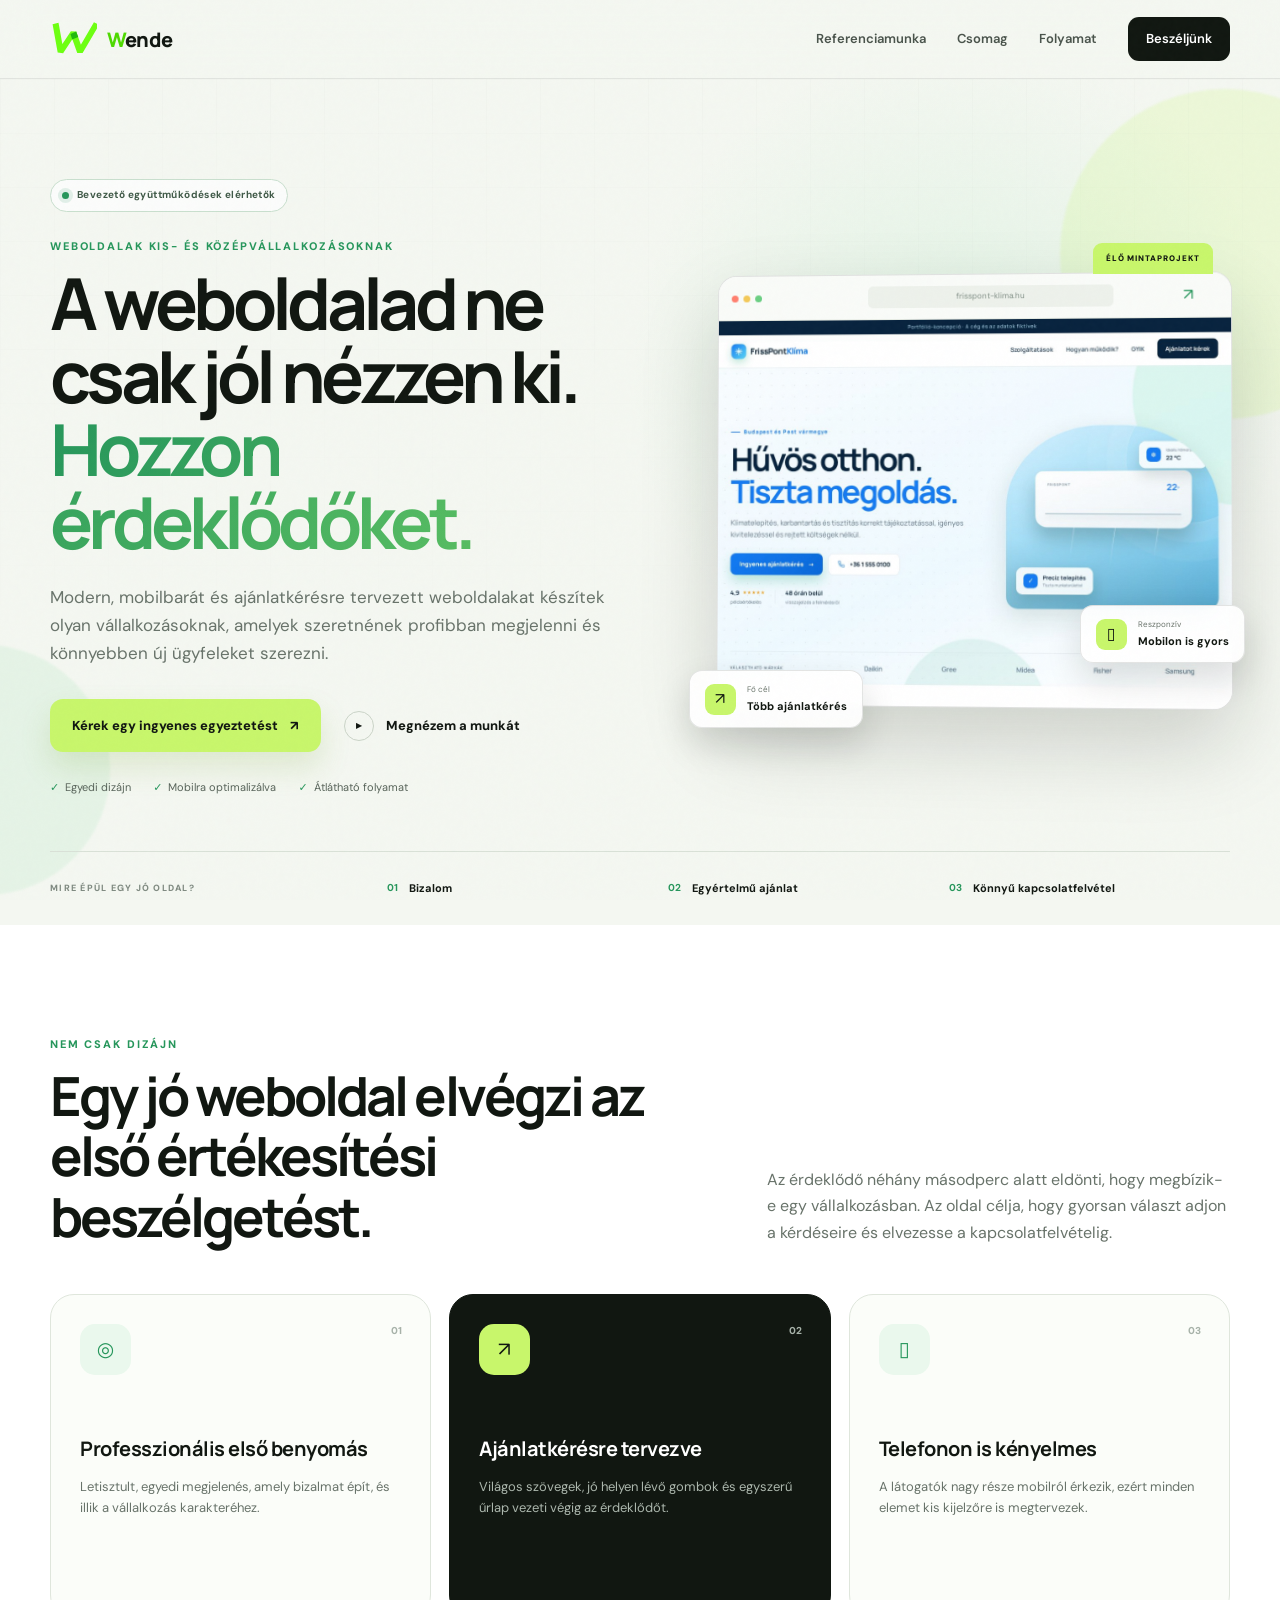
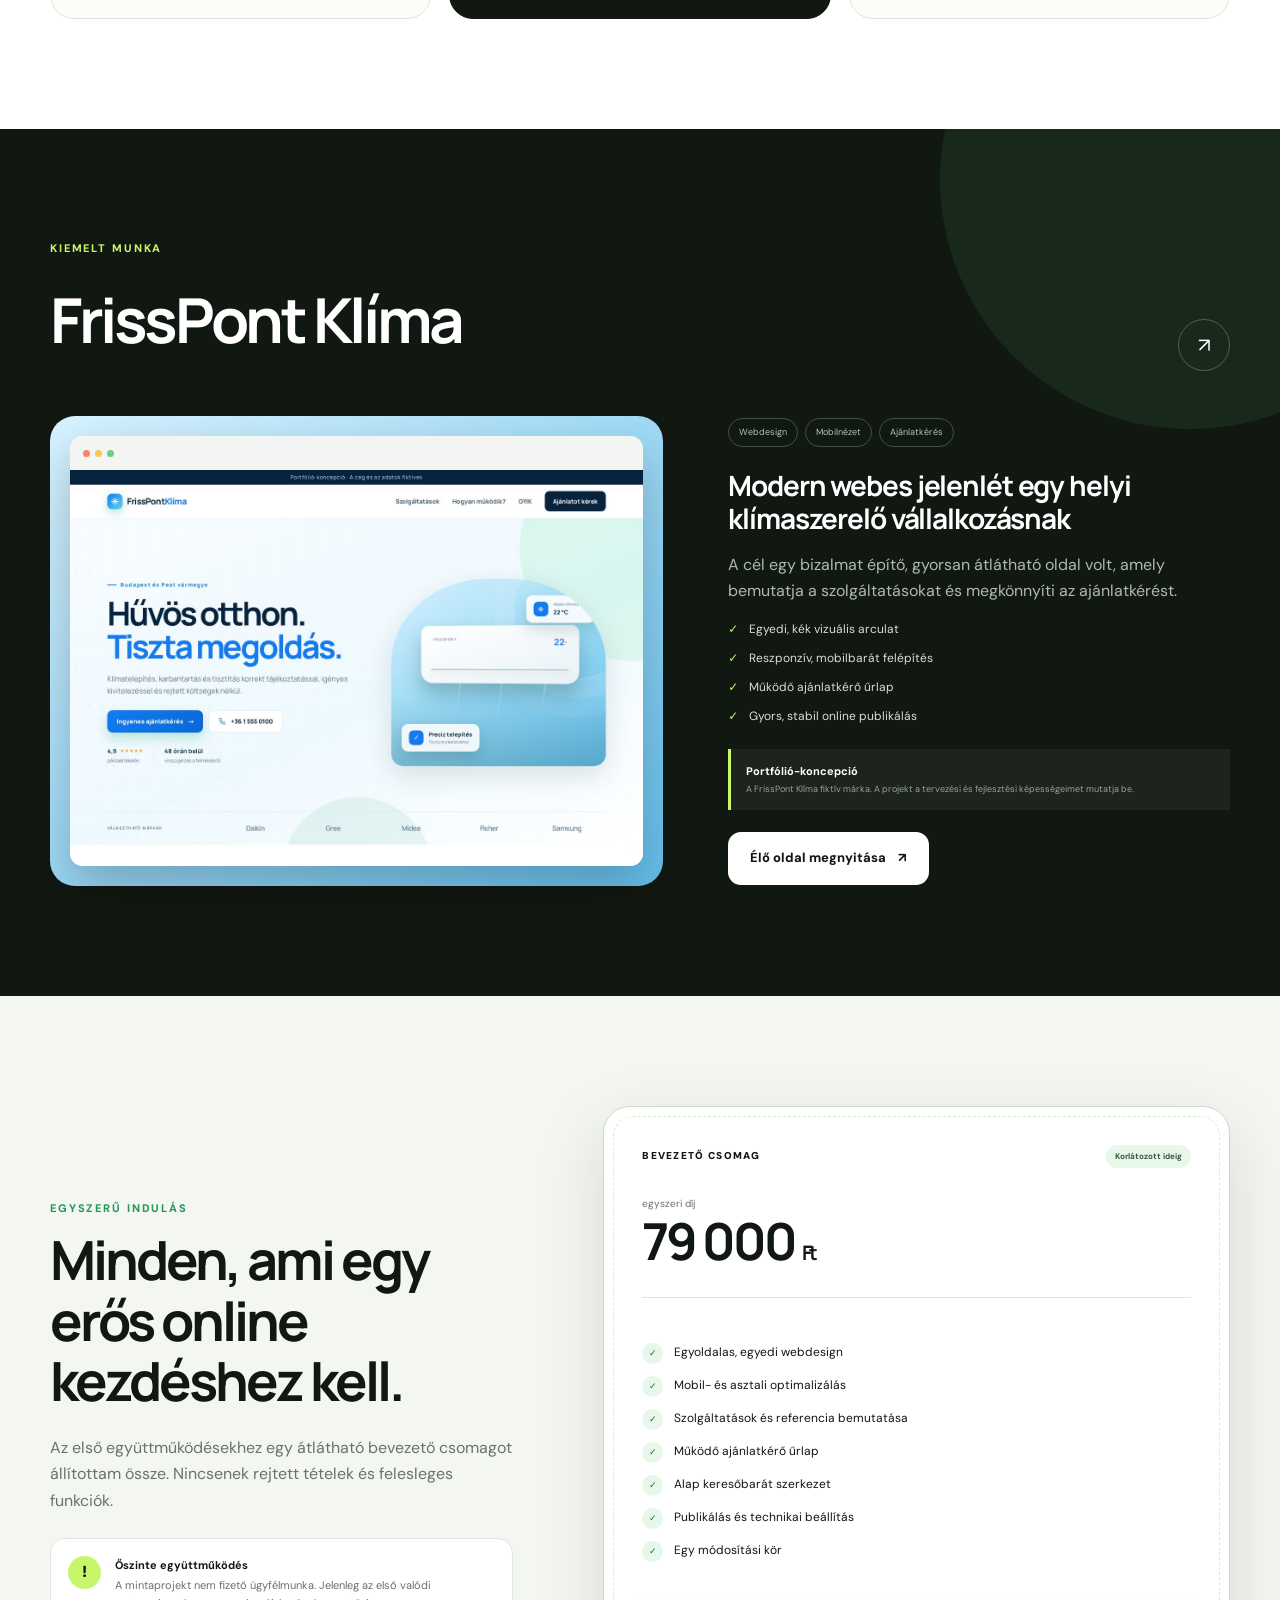
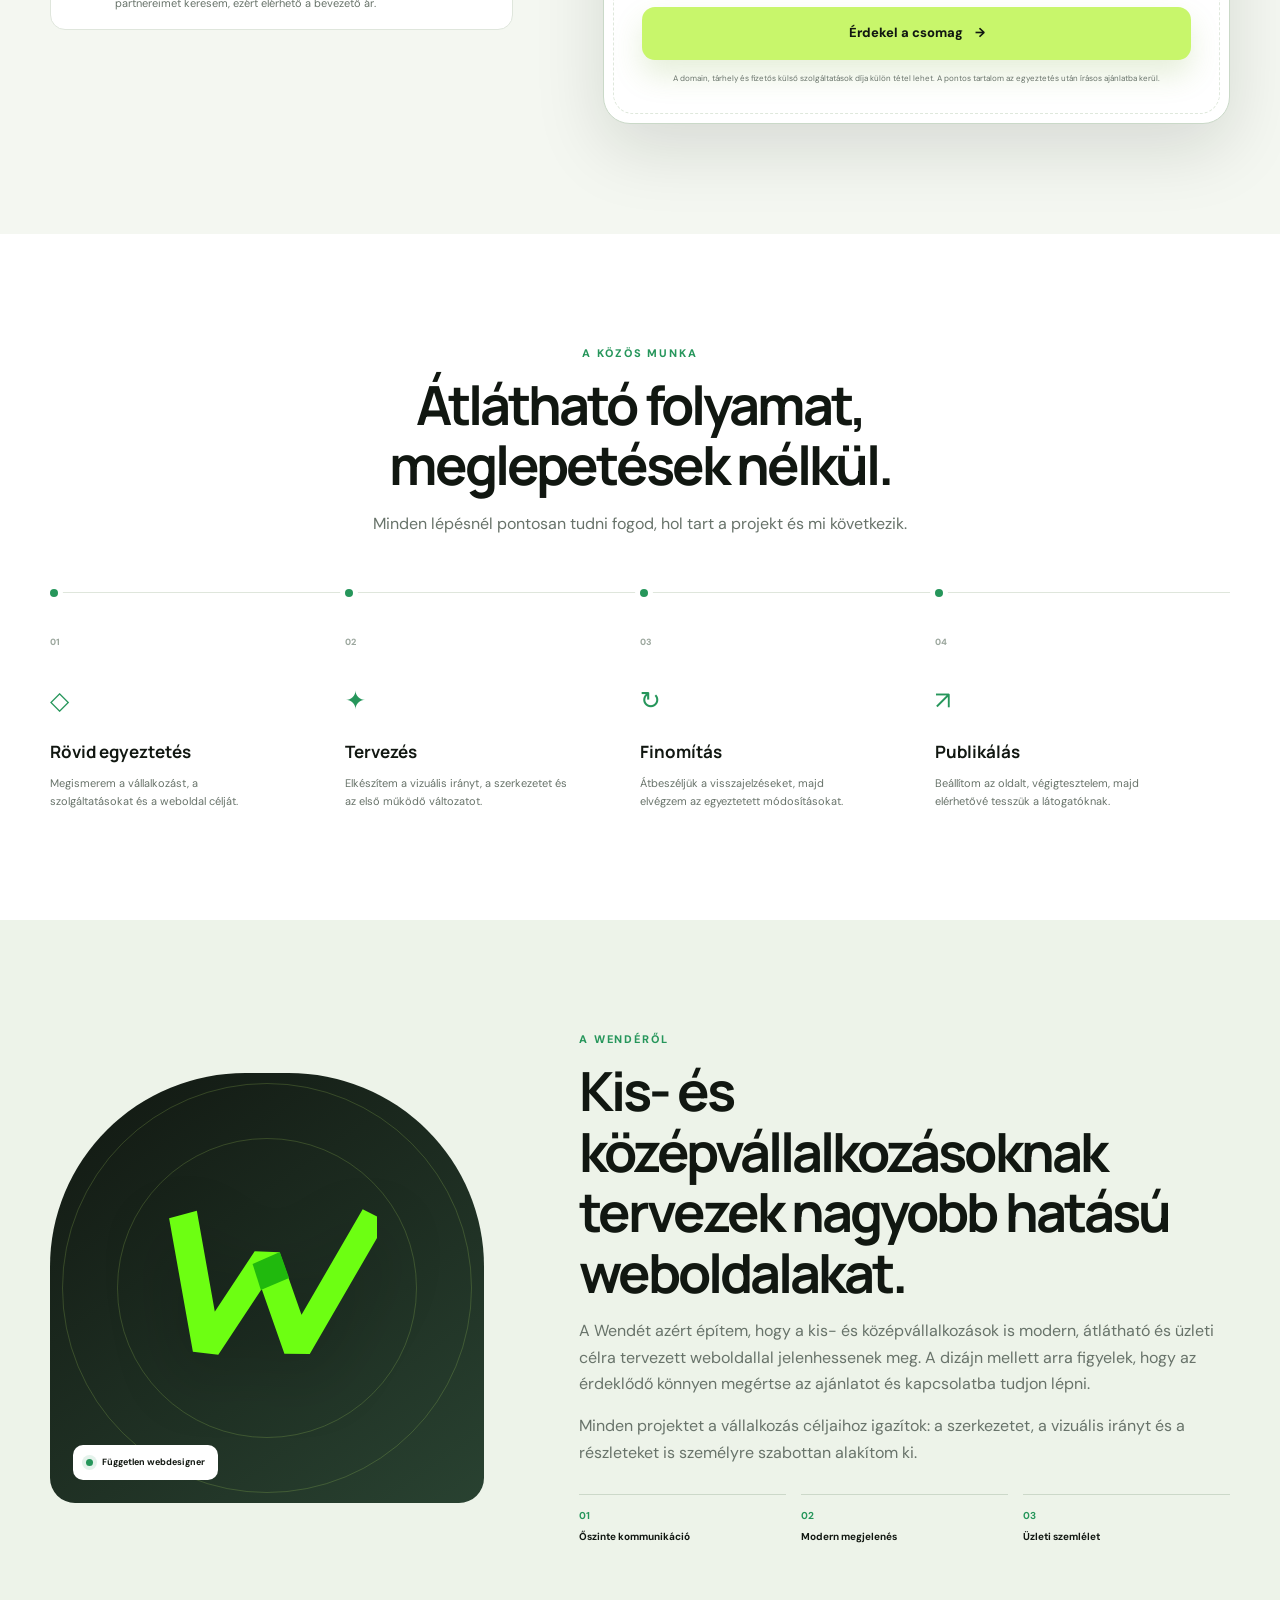
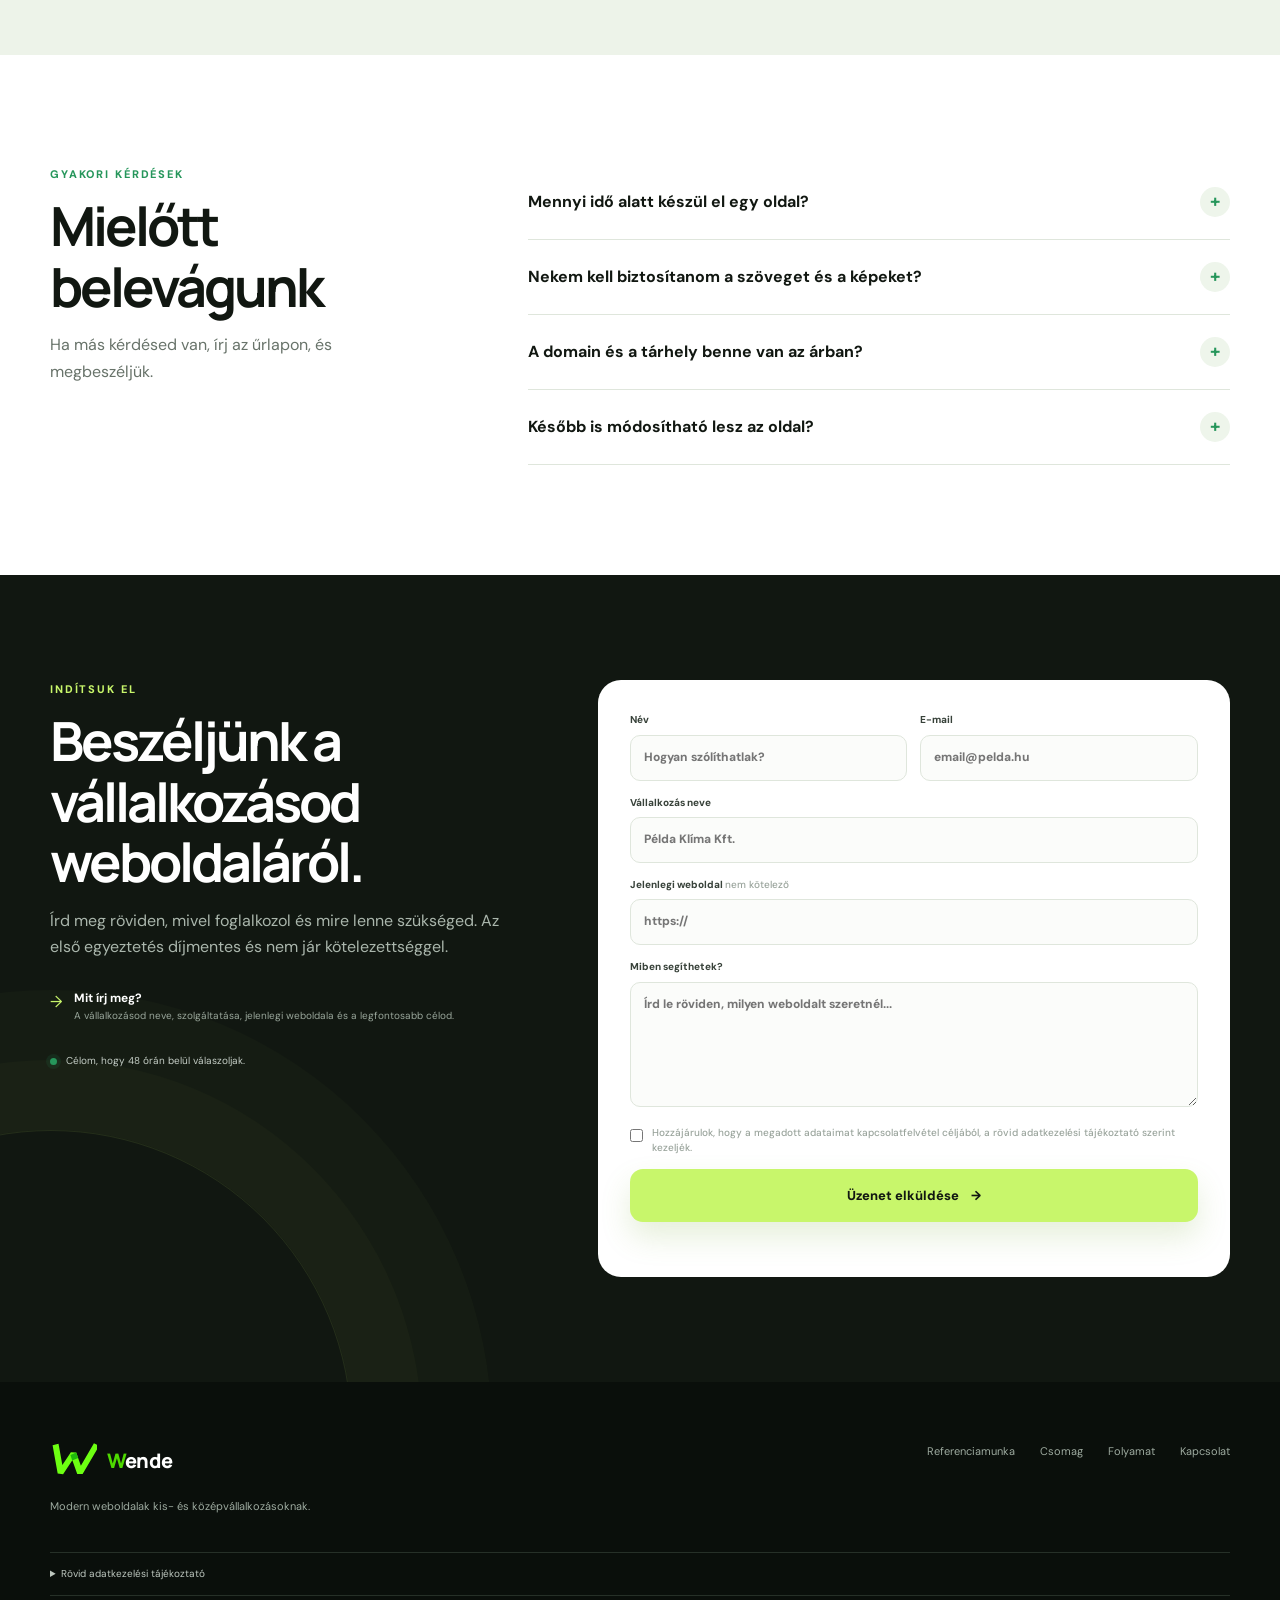
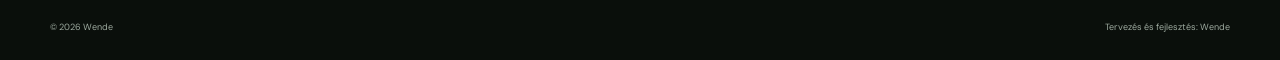
==== commit 9e560e37: "Revert "Use neon ribbon W logo" This reverts commit 0261f4743e17734be674cc8a6ad28e35b81a98f6." ====
--- a/index.html
+++ b/index.html
@@ -9,7 +9,7 @@
   <link rel="preconnect" href="https://fonts.googleapis.com">
   <link rel="preconnect" href="https://fonts.gstatic.com" crossorigin>
   <link href="https://fonts.googleapis.com/css2?family=DM+Sans:wght@400;500;600;700&amp;family=Manrope:wght@600;700;800&amp;display=swap" rel="stylesheet">
-  <link rel="icon" href="assets/wende-generated-neon.svg" type="image/svg+xml">
+  <link rel="icon" href="assets/wende-neon-fold.svg" type="image/svg+xml">
   <link rel="stylesheet" href="styles.css">
 </head>
 <body>
@@ -17,7 +17,7 @@
   <header class="site-header" id="top">
     <div class="container nav-wrap">
       <a class="brand" href="#top" aria-label="Wende kezdőlap">
-        <img class="brand-mark" src="assets/wende-generated-neon.svg" alt="" width="50" height="36">
+        <img class="brand-mark" src="assets/wende-neon-fold.svg" alt="" width="47" height="36">
         <span><span>W</span>ende</span>
       </a>
       <button class="menu-toggle" aria-label="Menü megnyitása" aria-expanded="false"><span></span><span></span></button>
@@ -127,7 +127,7 @@
 
     <section class="section about">
       <div class="container about-grid">
-        <div class="about-visual reveal"><img class="about-logo" src="assets/wende-generated-neon.svg" alt="Wende W monogram"><span class="orbit orbit-a"></span><span class="orbit orbit-b"></span><div class="about-badge"><i></i> Független webdesigner</div></div>
+        <div class="about-visual reveal"><img class="about-logo" src="assets/wende-neon-fold-reverse.svg" alt="Wende W monogram"><span class="orbit orbit-a"></span><span class="orbit orbit-b"></span><div class="about-badge"><i></i> Független webdesigner</div></div>
         <div class="about-copy reveal delay-one"><p class="eyebrow">A WENDÉRŐL</p><h2>Kis- és középvállalkozásoknak tervezek nagyobb hatású weboldalakat.</h2><p>A Wendét azért építem, hogy a kis- és középvállalkozások is modern, átlátható és üzleti célra tervezett weboldallal jelenhessenek meg. A dizájn mellett arra figyelek, hogy az érdeklődő könnyen megértse az ajánlatot és kapcsolatba tudjon lépni.</p><p>Minden projektet a vállalkozás céljaihoz igazítok: a szerkezetet, a vizuális irányt és a részleteket is személyre szabottan alakítom ki.</p><div class="values"><div><strong>01</strong><span>Őszinte kommunikáció</span></div><div><strong>02</strong><span>Modern megjelenés</span></div><div><strong>03</strong><span>Üzleti szemlélet</span></div></div></div>
       </div>
     </section>
@@ -164,7 +164,7 @@
   </main>
 
   <footer>
-    <div class="container footer-main"><div><a class="brand footer-brand" href="#top"><img class="brand-mark" src="assets/wende-generated-neon.svg" alt="" width="50" height="36"><span><span>W</span>ende</span></a><p>Modern weboldalak kis- és középvállalkozásoknak.</p></div><div class="footer-links"><a href="#munka">Referenciamunka</a><a href="#csomag">Csomag</a><a href="#folyamat">Folyamat</a><a href="#kapcsolat">Kapcsolat</a></div></div>
+    <div class="container footer-main"><div><a class="brand footer-brand" href="#top"><img class="brand-mark" src="assets/wende-neon-fold-reverse.svg" alt="" width="47" height="36"><span><span>W</span>ende</span></a><p>Modern weboldalak kis- és középvállalkozásoknak.</p></div><div class="footer-links"><a href="#munka">Referenciamunka</a><a href="#csomag">Csomag</a><a href="#folyamat">Folyamat</a><a href="#kapcsolat">Kapcsolat</a></div></div>
     <div class="container privacy-box" id="adatkezeles"><details><summary>Rövid adatkezelési tájékoztató</summary><p>Az űrlapon megadott adatokat kizárólag kapcsolatfelvétel és ajánlatadás céljából használjuk. Az adatok továbbításában és tárolásában külső adatfeldolgozó szolgáltatás működhet közre. Éles üzleti használat előtt ezt a tájékoztatót a szolgáltató pontos adataival, megőrzési idővel és az érintetti jogok részleteivel ki kell egészíteni.</p></details></div>
     <div class="container footer-bottom"><span>© 2026 Wende</span><span>Tervezés és fejlesztés: Wende</span></div>
   </footer>
--- a/styles.css
+++ b/styles.css
@@ -24,7 +24,7 @@
 .nav-wrap { height: 78px; display: flex; align-items: center; justify-content: space-between; }
 .brand { display: inline-flex; align-items: center; gap: 10px; font-family: "Manrope", sans-serif; font-size: 20px; font-weight: 800; letter-spacing: -.04em; }
 .brand > span:last-child > span { color: #4ed900; }
-.brand-mark { display: block; width: 50px; height: 36px; object-fit: contain; }
+.brand-mark { display: block; width: 47px; height: 36px; object-fit: contain; }
 .nav { display: flex; align-items: center; gap: 31px; font-size: 13px; font-weight: 600; }
 .nav > a:not(.nav-button) { color: #49534b; transition: color .2s; }.nav > a:not(.nav-button):hover { color: var(--green-dark); }
 .nav-button { padding: 11px 18px; color: white; background: var(--ink); border-radius: 11px; transition: transform .2s, background .2s; }.nav-button:hover { transform: translateY(-2px); background: var(--green-dark); }
@@ -54,7 +54,7 @@
 .package { background: var(--cream); }.package-grid { display: grid; grid-template-columns: .85fr 1.15fr; gap: 90px; align-items: center; }.package-intro > p:not(.eyebrow) { margin: 24px 0; color: var(--muted); }.honesty { display: flex; gap: 14px; padding: 17px; border: 1px solid var(--line); border-radius: 15px; background: white; }.honesty > span { display: grid; place-items: center; flex: 0 0 33px; height: 33px; border-radius: 50%; background: var(--lime); font-weight: 900; }.honesty p { margin: 0; color: var(--muted); font-size: 11px; }.honesty strong { display: block; margin-bottom: 2px; color: var(--ink); }
 .price-card { position: relative; padding: 38px; border: 1px solid #cad9c8; border-radius: 27px; background: white; box-shadow: var(--shadow); }.price-card::before { content: ""; position: absolute; inset: 9px; border: 1px dashed #dfe8dc; border-radius: 20px; pointer-events: none; }.price-card > * { position: relative; }.price-top { display: flex; justify-content: space-between; align-items: center; }.price-top > span { font-size: 10px; font-weight: 900; letter-spacing: .13em; }.price-top i { padding: 5px 9px; border-radius: 999px; color: #30583e; background: #e7f7e9; font-size: 8px; font-style: normal; font-weight: 700; }.price { display: flex; flex-direction: column; padding: 28px 0; border-bottom: 1px solid var(--line); }.price small { color: var(--muted); font-size: 10px; }.price strong { font-family: "Manrope", sans-serif; font-size: 51px; line-height: 1.1; letter-spacing: -.06em; }.price em { font-size: 20px; font-style: normal; }.price-card ul { padding: 17px 0; list-style: none; }.price-card li { margin: 12px 0; font-size: 12px; }.price-card li b { display: inline-grid; place-items: center; width: 21px; height: 21px; margin-right: 8px; border-radius: 50%; color: #236c42; background: #e7f7e9; font-size: 9px; }.price-note { margin: 12px 0 0; color: var(--muted); text-align: center; font-size: 8px; }
 .process { background: white; }.center-heading { max-width: 720px; margin: 0 auto 55px; text-align: center; }.center-heading > p:last-child { color: var(--muted); }.process-grid { display: grid; grid-template-columns: repeat(4, 1fr); border-top: 1px solid var(--line); }.process-step { position: relative; padding: 34px 25px 0 0; }.process-step::before { content: ""; position: absolute; top: -4px; left: 0; width: 8px; height: 8px; border-radius: 50%; background: var(--green-dark); box-shadow: 0 0 0 5px white; }.process-step > span { color: #9ca79e; font-size: 9px; font-weight: 800; }.step-icon { margin: 26px 0 17px; color: var(--green-dark); font-size: 25px; }.process-step h3 { margin: 0 0 8px; font-size: 17px; }.process-step p { max-width: 230px; margin: 0; color: var(--muted); font-size: 11px; }
-.about { background: #edf3e9; }.about-grid { display: grid; grid-template-columns: .8fr 1.2fr; gap: 95px; align-items: center; }.about-visual { position: relative; display: grid; place-items: center; height: 430px; border-radius: 45% 45% 25px 25px; background: linear-gradient(145deg, var(--ink), #294231); overflow: hidden; }.about-logo { position: relative; z-index: 2; width: 250px; height: auto; filter: drop-shadow(0 22px 34px rgba(0,0,0,.22)); }.orbit { position: absolute; border: 1px solid rgba(200,246,107,.18); border-radius: 50%; }.orbit-a { width: 300px; height: 300px; }.orbit-b { width: 410px; height: 410px; }.about-badge { position: absolute; z-index: 3; left: 23px; bottom: 23px; display: flex; align-items: center; gap: 9px; padding: 10px 13px; border-radius: 10px; background: white; font-size: 9px; font-weight: 700; }.about-copy > p:not(.eyebrow) { color: var(--muted); }.values { display: grid; grid-template-columns: repeat(3, 1fr); gap: 15px; margin-top: 28px; }.values div { display: flex; flex-direction: column; padding-top: 13px; border-top: 1px solid #ccd8c9; }.values strong { color: var(--green-dark); font-size: 10px; }.values span { margin-top: 4px; font-size: 10px; font-weight: 700; }
+.about { background: #edf3e9; }.about-grid { display: grid; grid-template-columns: .8fr 1.2fr; gap: 95px; align-items: center; }.about-visual { position: relative; display: grid; place-items: center; height: 430px; border-radius: 45% 45% 25px 25px; background: linear-gradient(145deg, var(--ink), #294231); overflow: hidden; }.about-logo { position: relative; z-index: 2; width: 220px; height: auto; filter: drop-shadow(0 22px 34px rgba(0,0,0,.22)); }.orbit { position: absolute; border: 1px solid rgba(200,246,107,.18); border-radius: 50%; }.orbit-a { width: 300px; height: 300px; }.orbit-b { width: 410px; height: 410px; }.about-badge { position: absolute; z-index: 3; left: 23px; bottom: 23px; display: flex; align-items: center; gap: 9px; padding: 10px 13px; border-radius: 10px; background: white; font-size: 9px; font-weight: 700; }.about-copy > p:not(.eyebrow) { color: var(--muted); }.values { display: grid; grid-template-columns: repeat(3, 1fr); gap: 15px; margin-top: 28px; }.values div { display: flex; flex-direction: column; padding-top: 13px; border-top: 1px solid #ccd8c9; }.values strong { color: var(--green-dark); font-size: 10px; }.values span { margin-top: 4px; font-size: 10px; font-weight: 700; }
 .faq { background: white; }.faq-grid { display: grid; grid-template-columns: .7fr 1.3fr; gap: 100px; }.faq-title > p:last-child { color: var(--muted); }.faq-item { border-bottom: 1px solid var(--line); }.faq-item button { width: 100%; display: flex; align-items: center; justify-content: space-between; gap: 20px; padding: 22px 0; border: 0; color: var(--ink); background: transparent; text-align: left; font-weight: 700; cursor: pointer; }.faq-item button i { display: grid; place-items: center; flex: 0 0 30px; height: 30px; border-radius: 50%; background: #eef5eb; color: var(--green-dark); font-size: 18px; font-style: normal; transition: transform .2s; }.faq-item.open button i { transform: rotate(45deg); }.answer { max-height: 0; overflow: hidden; transition: max-height .3s; }.answer p { padding: 0 50px 20px 0; color: var(--muted); font-size: 12px; }
 .contact { position: relative; padding: 105px 0; color: white; background: var(--ink); overflow: hidden; }.contact::before { content: ""; position: absolute; width: 600px; height: 600px; left: -250px; bottom: -350px; border: 1px solid rgba(200,246,107,.1); border-radius: 50%; box-shadow: 0 0 0 70px rgba(200,246,107,.025), 0 0 0 140px rgba(200,246,107,.02); }.contact-grid { position: relative; display: grid; grid-template-columns: .85fr 1.15fr; gap: 80px; align-items: start; }.contact-copy > p:not(.eyebrow) { color: #aab6ac; }.contact-detail { display: flex; gap: 12px; margin: 28px 0; }.contact-detail > span { color: var(--lime); }.contact-detail div { display: flex; flex-direction: column; }.contact-detail strong { font-size: 12px; }.contact-detail small { max-width: 400px; color: #99a69b; font-size: 10px; }.response-time { display: flex; align-items: center; gap: 9px; color: #c5cec6; font-size: 10px; }
 .contact-form { padding: 32px; border-radius: 23px; color: var(--ink); background: white; }.form-row { display: grid; grid-template-columns: 1fr 1fr; gap: 13px; }.contact-form label { display: block; margin-bottom: 14px; color: #38423a; font-size: 10px; font-weight: 800; }.contact-form label > span { color: #9aa49c; font-weight: 500; }.contact-form input, .contact-form textarea { width: 100%; margin-top: 6px; padding: 12px 13px; border: 1px solid var(--line); border-radius: 10px; outline: none; color: var(--ink); background: #fbfcfa; font-size: 12px; transition: border .2s, box-shadow .2s; }.contact-form input:focus, .contact-form textarea:focus { border-color: var(--green-dark); box-shadow: 0 0 0 3px rgba(38,150,91,.1); }.contact-form textarea { resize: vertical; }.checkbox { display: flex !important; gap: 9px; align-items: flex-start; color: var(--muted) !important; font-weight: 500 !important; line-height: 1.45; }.checkbox input { width: auto; margin: 3px 0 0; }.honeypot { position: absolute !important; left: -9999px !important; opacity: 0 !important; pointer-events: none !important; }.submit-button:disabled { cursor: wait; opacity: .7; transform: none; }.form-status { min-height: 18px; margin: 10px 0 -5px; color: var(--green-dark); text-align: center; font-size: 10px; }
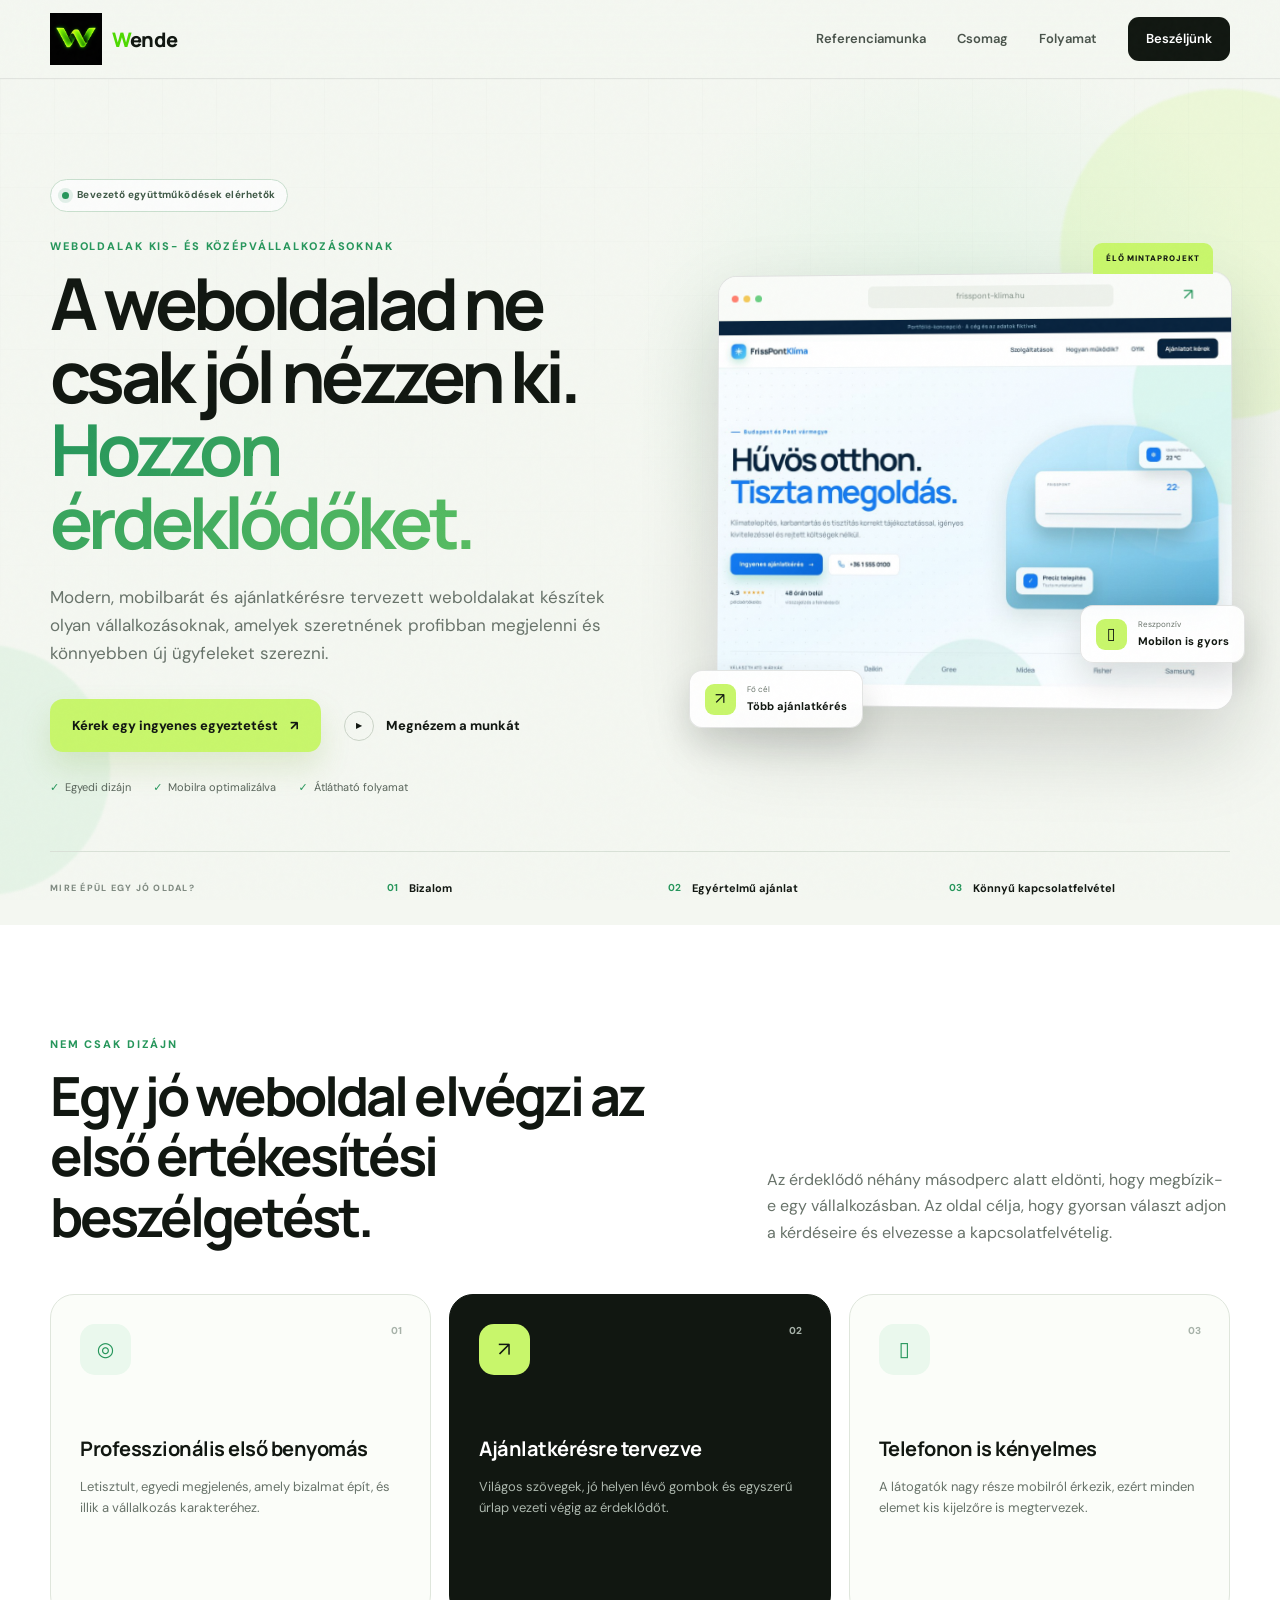
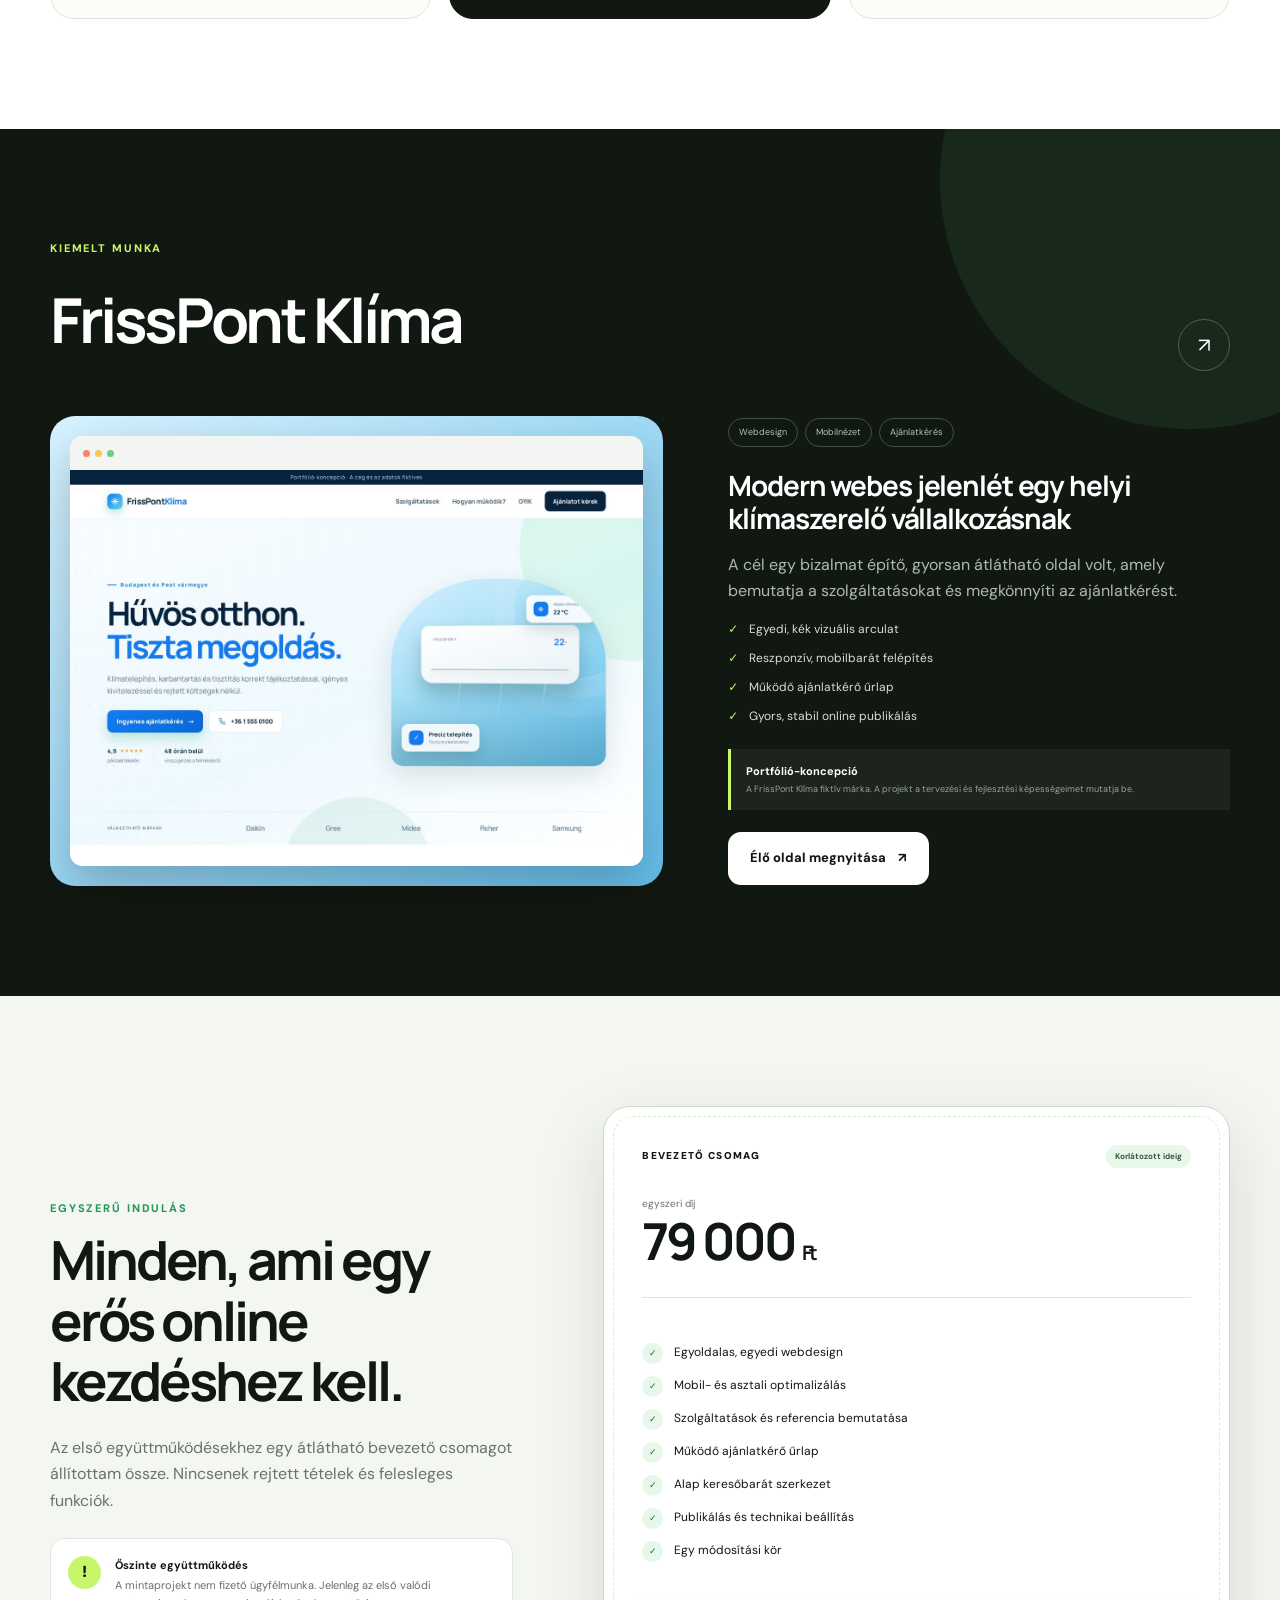
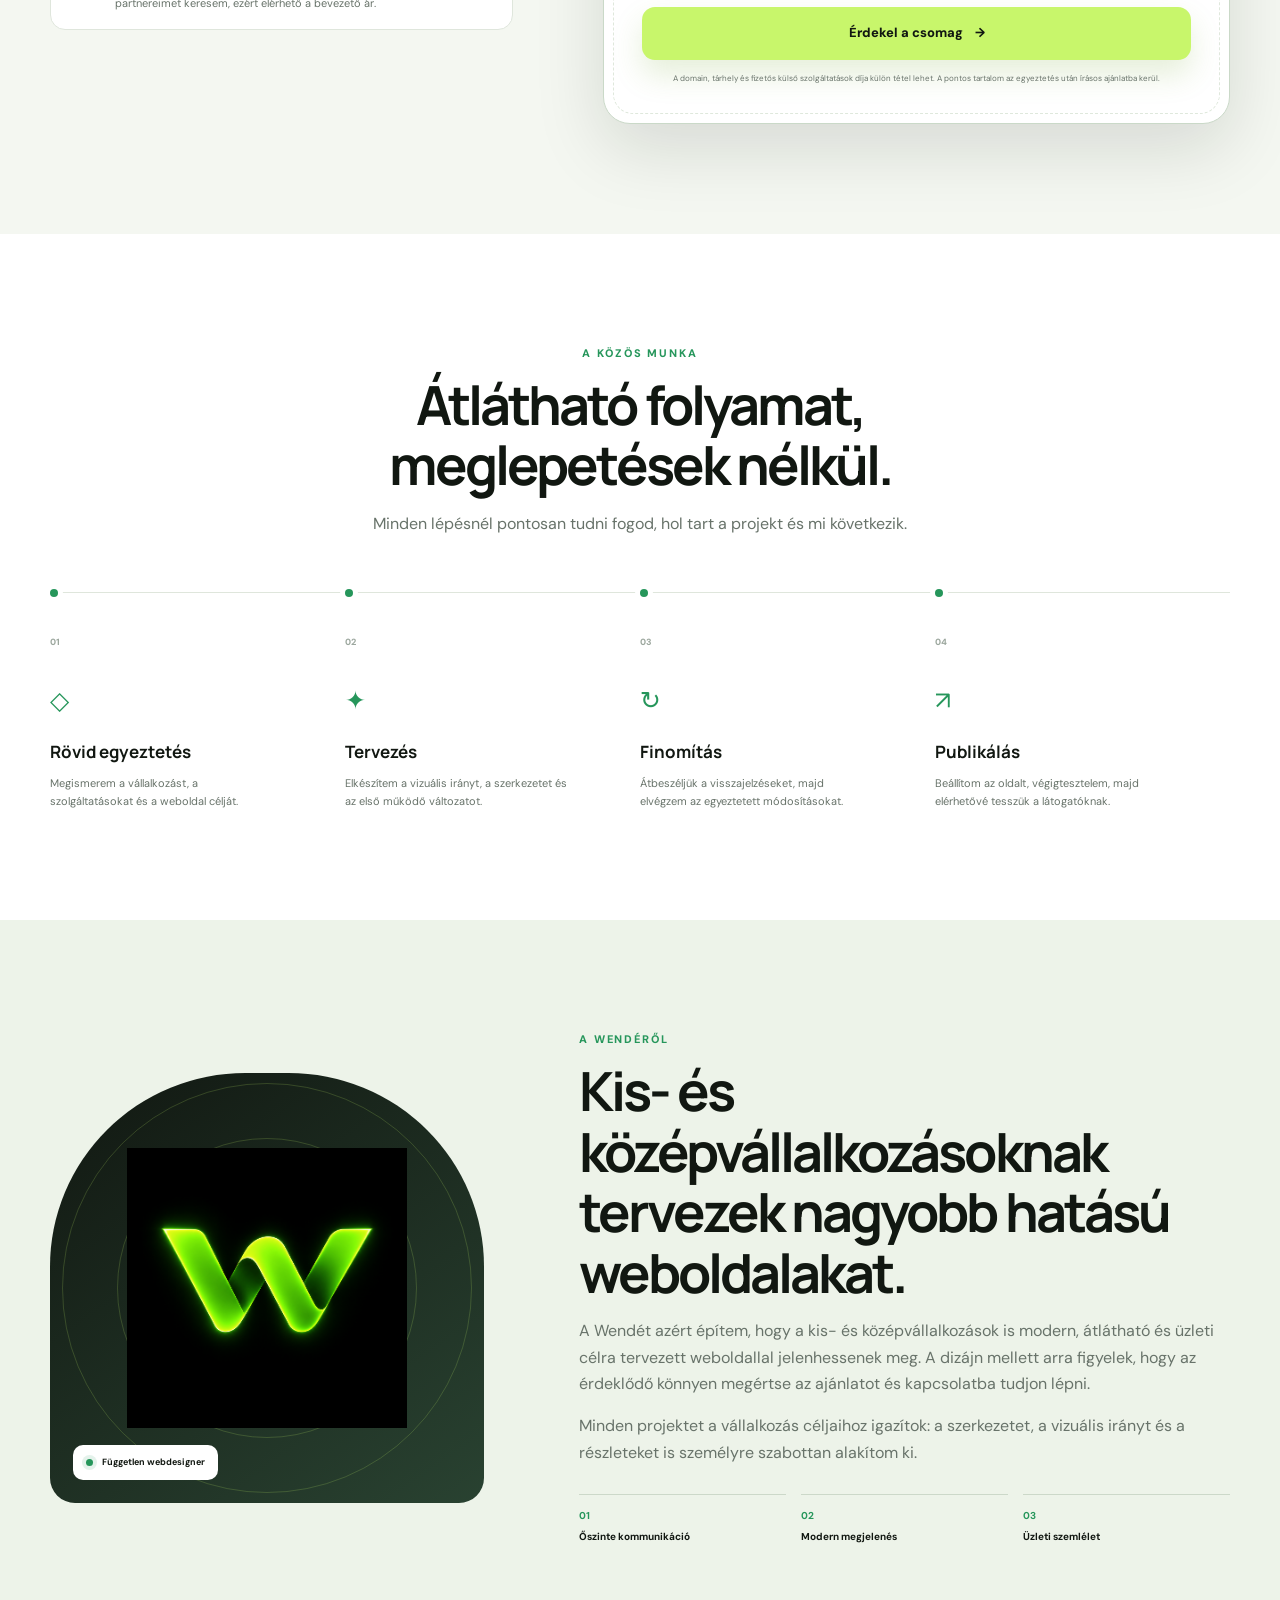
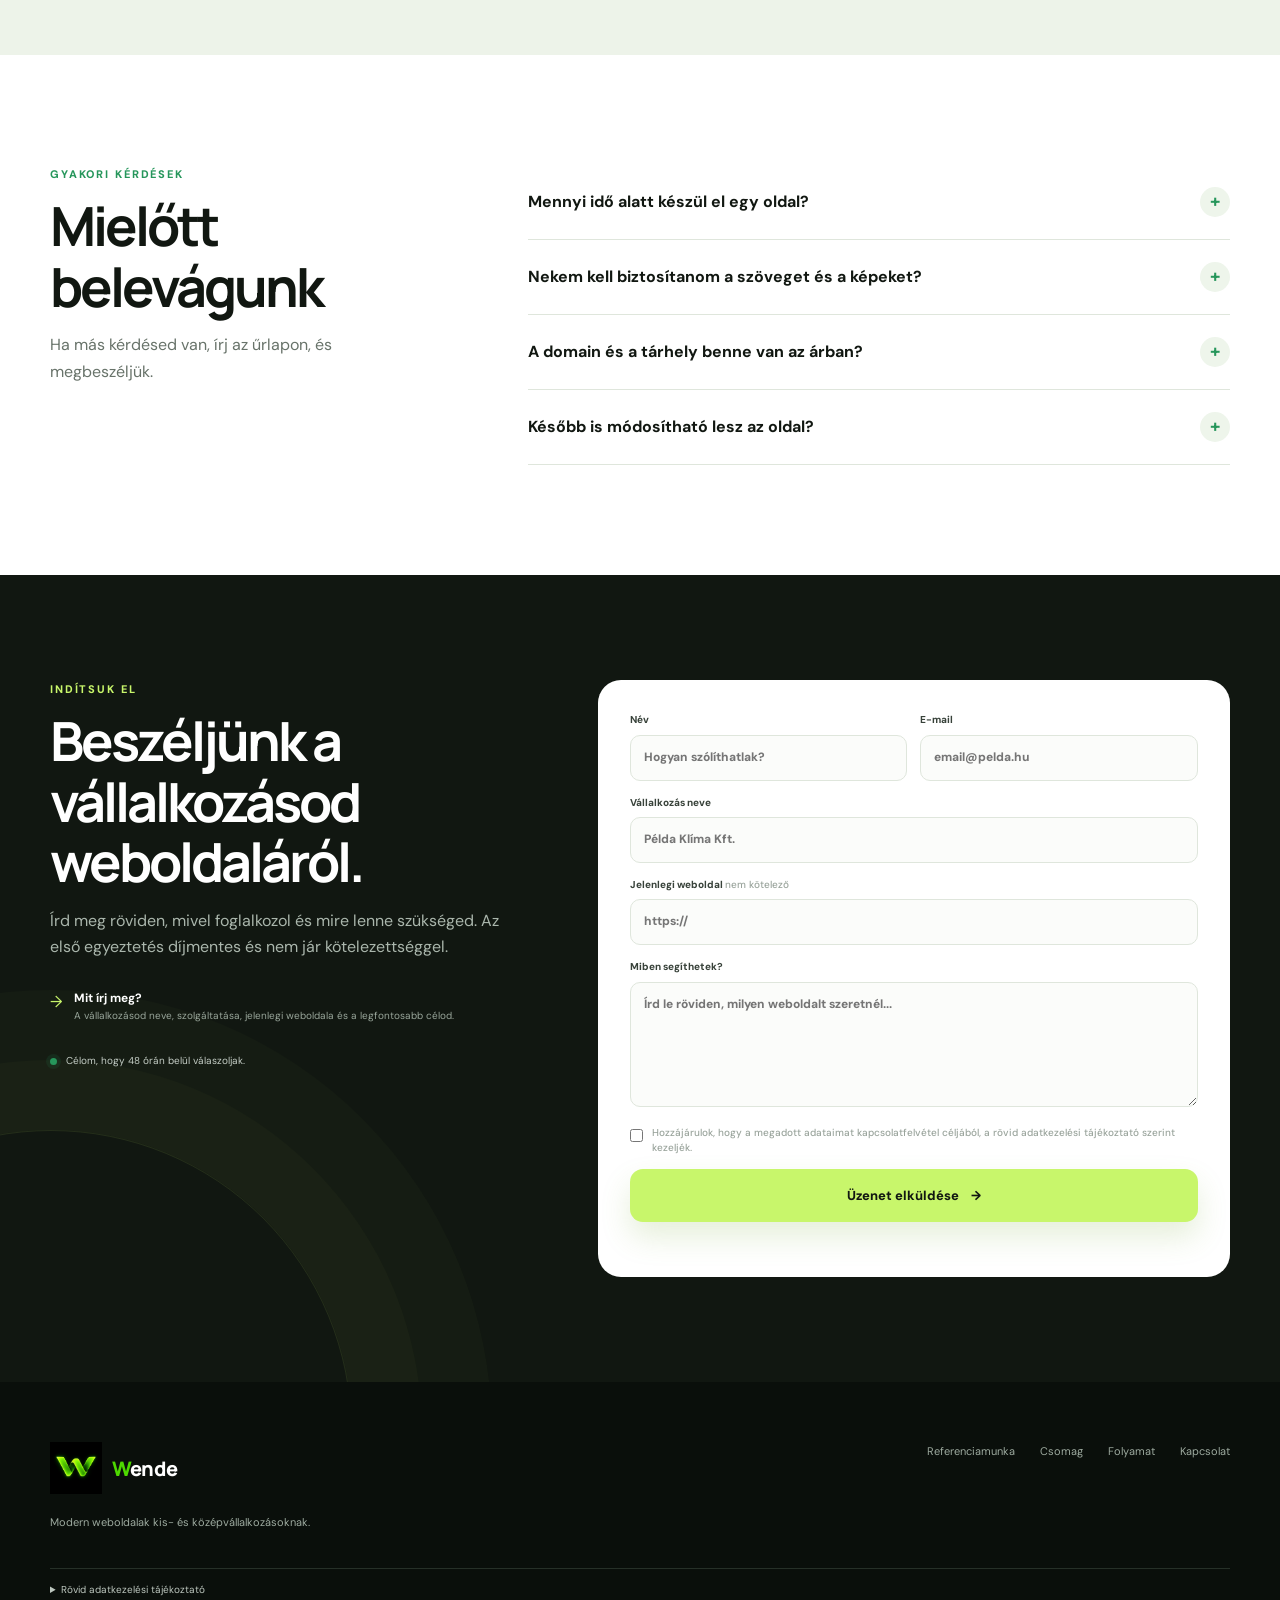
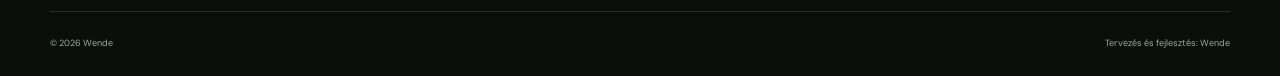
==== commit cac6d1e6: "Use exact user-provided Wende logo" ====
--- a/index.html
+++ b/index.html
@@ -9,7 +9,7 @@
   <link rel="preconnect" href="https://fonts.googleapis.com">
   <link rel="preconnect" href="https://fonts.gstatic.com" crossorigin>
   <link href="https://fonts.googleapis.com/css2?family=DM+Sans:wght@400;500;600;700&amp;family=Manrope:wght@600;700;800&amp;display=swap" rel="stylesheet">
-  <link rel="icon" href="assets/wende-neon-fold.svg" type="image/svg+xml">
+  <link rel="icon" href="assets/wende-original-logo.png" type="image/svg+xml">
   <link rel="stylesheet" href="styles.css">
 </head>
 <body>
@@ -17,7 +17,7 @@
   <header class="site-header" id="top">
     <div class="container nav-wrap">
       <a class="brand" href="#top" aria-label="Wende kezdőlap">
-        <img class="brand-mark" src="assets/wende-neon-fold.svg" alt="" width="47" height="36">
+        <img class="brand-mark" src="assets/wende-original-logo.png" alt="" width="52" height="52">
         <span><span>W</span>ende</span>
       </a>
       <button class="menu-toggle" aria-label="Menü megnyitása" aria-expanded="false"><span></span><span></span></button>
@@ -127,7 +127,7 @@
 
     <section class="section about">
       <div class="container about-grid">
-        <div class="about-visual reveal"><img class="about-logo" src="assets/wende-neon-fold-reverse.svg" alt="Wende W monogram"><span class="orbit orbit-a"></span><span class="orbit orbit-b"></span><div class="about-badge"><i></i> Független webdesigner</div></div>
+        <div class="about-visual reveal"><img class="about-logo" src="assets/wende-original-logo.png" alt="Wende W monogram"><span class="orbit orbit-a"></span><span class="orbit orbit-b"></span><div class="about-badge"><i></i> Független webdesigner</div></div>
         <div class="about-copy reveal delay-one"><p class="eyebrow">A WENDÉRŐL</p><h2>Kis- és középvállalkozásoknak tervezek nagyobb hatású weboldalakat.</h2><p>A Wendét azért építem, hogy a kis- és középvállalkozások is modern, átlátható és üzleti célra tervezett weboldallal jelenhessenek meg. A dizájn mellett arra figyelek, hogy az érdeklődő könnyen megértse az ajánlatot és kapcsolatba tudjon lépni.</p><p>Minden projektet a vállalkozás céljaihoz igazítok: a szerkezetet, a vizuális irányt és a részleteket is személyre szabottan alakítom ki.</p><div class="values"><div><strong>01</strong><span>Őszinte kommunikáció</span></div><div><strong>02</strong><span>Modern megjelenés</span></div><div><strong>03</strong><span>Üzleti szemlélet</span></div></div></div>
       </div>
     </section>
@@ -164,7 +164,7 @@
   </main>
 
   <footer>
-    <div class="container footer-main"><div><a class="brand footer-brand" href="#top"><img class="brand-mark" src="assets/wende-neon-fold-reverse.svg" alt="" width="47" height="36"><span><span>W</span>ende</span></a><p>Modern weboldalak kis- és középvállalkozásoknak.</p></div><div class="footer-links"><a href="#munka">Referenciamunka</a><a href="#csomag">Csomag</a><a href="#folyamat">Folyamat</a><a href="#kapcsolat">Kapcsolat</a></div></div>
+    <div class="container footer-main"><div><a class="brand footer-brand" href="#top"><img class="brand-mark" src="assets/wende-original-logo.png" alt="" width="52" height="52"><span><span>W</span>ende</span></a><p>Modern weboldalak kis- és középvállalkozásoknak.</p></div><div class="footer-links"><a href="#munka">Referenciamunka</a><a href="#csomag">Csomag</a><a href="#folyamat">Folyamat</a><a href="#kapcsolat">Kapcsolat</a></div></div>
     <div class="container privacy-box" id="adatkezeles"><details><summary>Rövid adatkezelési tájékoztató</summary><p>Az űrlapon megadott adatokat kizárólag kapcsolatfelvétel és ajánlatadás céljából használjuk. Az adatok továbbításában és tárolásában külső adatfeldolgozó szolgáltatás működhet közre. Éles üzleti használat előtt ezt a tájékoztatót a szolgáltató pontos adataival, megőrzési idővel és az érintetti jogok részleteivel ki kell egészíteni.</p></details></div>
     <div class="container footer-bottom"><span>© 2026 Wende</span><span>Tervezés és fejlesztés: Wende</span></div>
   </footer>
--- a/styles.css
+++ b/styles.css
@@ -24,7 +24,7 @@
 .nav-wrap { height: 78px; display: flex; align-items: center; justify-content: space-between; }
 .brand { display: inline-flex; align-items: center; gap: 10px; font-family: "Manrope", sans-serif; font-size: 20px; font-weight: 800; letter-spacing: -.04em; }
 .brand > span:last-child > span { color: #4ed900; }
-.brand-mark { display: block; width: 47px; height: 36px; object-fit: contain; }
+.brand-mark { display: block; width: 52px; height: 52px; object-fit: contain; }
 .nav { display: flex; align-items: center; gap: 31px; font-size: 13px; font-weight: 600; }
 .nav > a:not(.nav-button) { color: #49534b; transition: color .2s; }.nav > a:not(.nav-button):hover { color: var(--green-dark); }
 .nav-button { padding: 11px 18px; color: white; background: var(--ink); border-radius: 11px; transition: transform .2s, background .2s; }.nav-button:hover { transform: translateY(-2px); background: var(--green-dark); }
@@ -54,7 +54,7 @@
 .package { background: var(--cream); }.package-grid { display: grid; grid-template-columns: .85fr 1.15fr; gap: 90px; align-items: center; }.package-intro > p:not(.eyebrow) { margin: 24px 0; color: var(--muted); }.honesty { display: flex; gap: 14px; padding: 17px; border: 1px solid var(--line); border-radius: 15px; background: white; }.honesty > span { display: grid; place-items: center; flex: 0 0 33px; height: 33px; border-radius: 50%; background: var(--lime); font-weight: 900; }.honesty p { margin: 0; color: var(--muted); font-size: 11px; }.honesty strong { display: block; margin-bottom: 2px; color: var(--ink); }
 .price-card { position: relative; padding: 38px; border: 1px solid #cad9c8; border-radius: 27px; background: white; box-shadow: var(--shadow); }.price-card::before { content: ""; position: absolute; inset: 9px; border: 1px dashed #dfe8dc; border-radius: 20px; pointer-events: none; }.price-card > * { position: relative; }.price-top { display: flex; justify-content: space-between; align-items: center; }.price-top > span { font-size: 10px; font-weight: 900; letter-spacing: .13em; }.price-top i { padding: 5px 9px; border-radius: 999px; color: #30583e; background: #e7f7e9; font-size: 8px; font-style: normal; font-weight: 700; }.price { display: flex; flex-direction: column; padding: 28px 0; border-bottom: 1px solid var(--line); }.price small { color: var(--muted); font-size: 10px; }.price strong { font-family: "Manrope", sans-serif; font-size: 51px; line-height: 1.1; letter-spacing: -.06em; }.price em { font-size: 20px; font-style: normal; }.price-card ul { padding: 17px 0; list-style: none; }.price-card li { margin: 12px 0; font-size: 12px; }.price-card li b { display: inline-grid; place-items: center; width: 21px; height: 21px; margin-right: 8px; border-radius: 50%; color: #236c42; background: #e7f7e9; font-size: 9px; }.price-note { margin: 12px 0 0; color: var(--muted); text-align: center; font-size: 8px; }
 .process { background: white; }.center-heading { max-width: 720px; margin: 0 auto 55px; text-align: center; }.center-heading > p:last-child { color: var(--muted); }.process-grid { display: grid; grid-template-columns: repeat(4, 1fr); border-top: 1px solid var(--line); }.process-step { position: relative; padding: 34px 25px 0 0; }.process-step::before { content: ""; position: absolute; top: -4px; left: 0; width: 8px; height: 8px; border-radius: 50%; background: var(--green-dark); box-shadow: 0 0 0 5px white; }.process-step > span { color: #9ca79e; font-size: 9px; font-weight: 800; }.step-icon { margin: 26px 0 17px; color: var(--green-dark); font-size: 25px; }.process-step h3 { margin: 0 0 8px; font-size: 17px; }.process-step p { max-width: 230px; margin: 0; color: var(--muted); font-size: 11px; }
-.about { background: #edf3e9; }.about-grid { display: grid; grid-template-columns: .8fr 1.2fr; gap: 95px; align-items: center; }.about-visual { position: relative; display: grid; place-items: center; height: 430px; border-radius: 45% 45% 25px 25px; background: linear-gradient(145deg, var(--ink), #294231); overflow: hidden; }.about-logo { position: relative; z-index: 2; width: 220px; height: auto; filter: drop-shadow(0 22px 34px rgba(0,0,0,.22)); }.orbit { position: absolute; border: 1px solid rgba(200,246,107,.18); border-radius: 50%; }.orbit-a { width: 300px; height: 300px; }.orbit-b { width: 410px; height: 410px; }.about-badge { position: absolute; z-index: 3; left: 23px; bottom: 23px; display: flex; align-items: center; gap: 9px; padding: 10px 13px; border-radius: 10px; background: white; font-size: 9px; font-weight: 700; }.about-copy > p:not(.eyebrow) { color: var(--muted); }.values { display: grid; grid-template-columns: repeat(3, 1fr); gap: 15px; margin-top: 28px; }.values div { display: flex; flex-direction: column; padding-top: 13px; border-top: 1px solid #ccd8c9; }.values strong { color: var(--green-dark); font-size: 10px; }.values span { margin-top: 4px; font-size: 10px; font-weight: 700; }
+.about { background: #edf3e9; }.about-grid { display: grid; grid-template-columns: .8fr 1.2fr; gap: 95px; align-items: center; }.about-visual { position: relative; display: grid; place-items: center; height: 430px; border-radius: 45% 45% 25px 25px; background: linear-gradient(145deg, var(--ink), #294231); overflow: hidden; }.about-logo { position: relative; z-index: 2; width: 280px; height: auto; }.orbit { position: absolute; border: 1px solid rgba(200,246,107,.18); border-radius: 50%; }.orbit-a { width: 300px; height: 300px; }.orbit-b { width: 410px; height: 410px; }.about-badge { position: absolute; z-index: 3; left: 23px; bottom: 23px; display: flex; align-items: center; gap: 9px; padding: 10px 13px; border-radius: 10px; background: white; font-size: 9px; font-weight: 700; }.about-copy > p:not(.eyebrow) { color: var(--muted); }.values { display: grid; grid-template-columns: repeat(3, 1fr); gap: 15px; margin-top: 28px; }.values div { display: flex; flex-direction: column; padding-top: 13px; border-top: 1px solid #ccd8c9; }.values strong { color: var(--green-dark); font-size: 10px; }.values span { margin-top: 4px; font-size: 10px; font-weight: 700; }
 .faq { background: white; }.faq-grid { display: grid; grid-template-columns: .7fr 1.3fr; gap: 100px; }.faq-title > p:last-child { color: var(--muted); }.faq-item { border-bottom: 1px solid var(--line); }.faq-item button { width: 100%; display: flex; align-items: center; justify-content: space-between; gap: 20px; padding: 22px 0; border: 0; color: var(--ink); background: transparent; text-align: left; font-weight: 700; cursor: pointer; }.faq-item button i { display: grid; place-items: center; flex: 0 0 30px; height: 30px; border-radius: 50%; background: #eef5eb; color: var(--green-dark); font-size: 18px; font-style: normal; transition: transform .2s; }.faq-item.open button i { transform: rotate(45deg); }.answer { max-height: 0; overflow: hidden; transition: max-height .3s; }.answer p { padding: 0 50px 20px 0; color: var(--muted); font-size: 12px; }
 .contact { position: relative; padding: 105px 0; color: white; background: var(--ink); overflow: hidden; }.contact::before { content: ""; position: absolute; width: 600px; height: 600px; left: -250px; bottom: -350px; border: 1px solid rgba(200,246,107,.1); border-radius: 50%; box-shadow: 0 0 0 70px rgba(200,246,107,.025), 0 0 0 140px rgba(200,246,107,.02); }.contact-grid { position: relative; display: grid; grid-template-columns: .85fr 1.15fr; gap: 80px; align-items: start; }.contact-copy > p:not(.eyebrow) { color: #aab6ac; }.contact-detail { display: flex; gap: 12px; margin: 28px 0; }.contact-detail > span { color: var(--lime); }.contact-detail div { display: flex; flex-direction: column; }.contact-detail strong { font-size: 12px; }.contact-detail small { max-width: 400px; color: #99a69b; font-size: 10px; }.response-time { display: flex; align-items: center; gap: 9px; color: #c5cec6; font-size: 10px; }
 .contact-form { padding: 32px; border-radius: 23px; color: var(--ink); background: white; }.form-row { display: grid; grid-template-columns: 1fr 1fr; gap: 13px; }.contact-form label { display: block; margin-bottom: 14px; color: #38423a; font-size: 10px; font-weight: 800; }.contact-form label > span { color: #9aa49c; font-weight: 500; }.contact-form input, .contact-form textarea { width: 100%; margin-top: 6px; padding: 12px 13px; border: 1px solid var(--line); border-radius: 10px; outline: none; color: var(--ink); background: #fbfcfa; font-size: 12px; transition: border .2s, box-shadow .2s; }.contact-form input:focus, .contact-form textarea:focus { border-color: var(--green-dark); box-shadow: 0 0 0 3px rgba(38,150,91,.1); }.contact-form textarea { resize: vertical; }.checkbox { display: flex !important; gap: 9px; align-items: flex-start; color: var(--muted) !important; font-weight: 500 !important; line-height: 1.45; }.checkbox input { width: auto; margin: 3px 0 0; }.honeypot { position: absolute !important; left: -9999px !important; opacity: 0 !important; pointer-events: none !important; }.submit-button:disabled { cursor: wait; opacity: .7; transform: none; }.form-status { min-height: 18px; margin: 10px 0 -5px; color: var(--green-dark); text-align: center; font-size: 10px; }
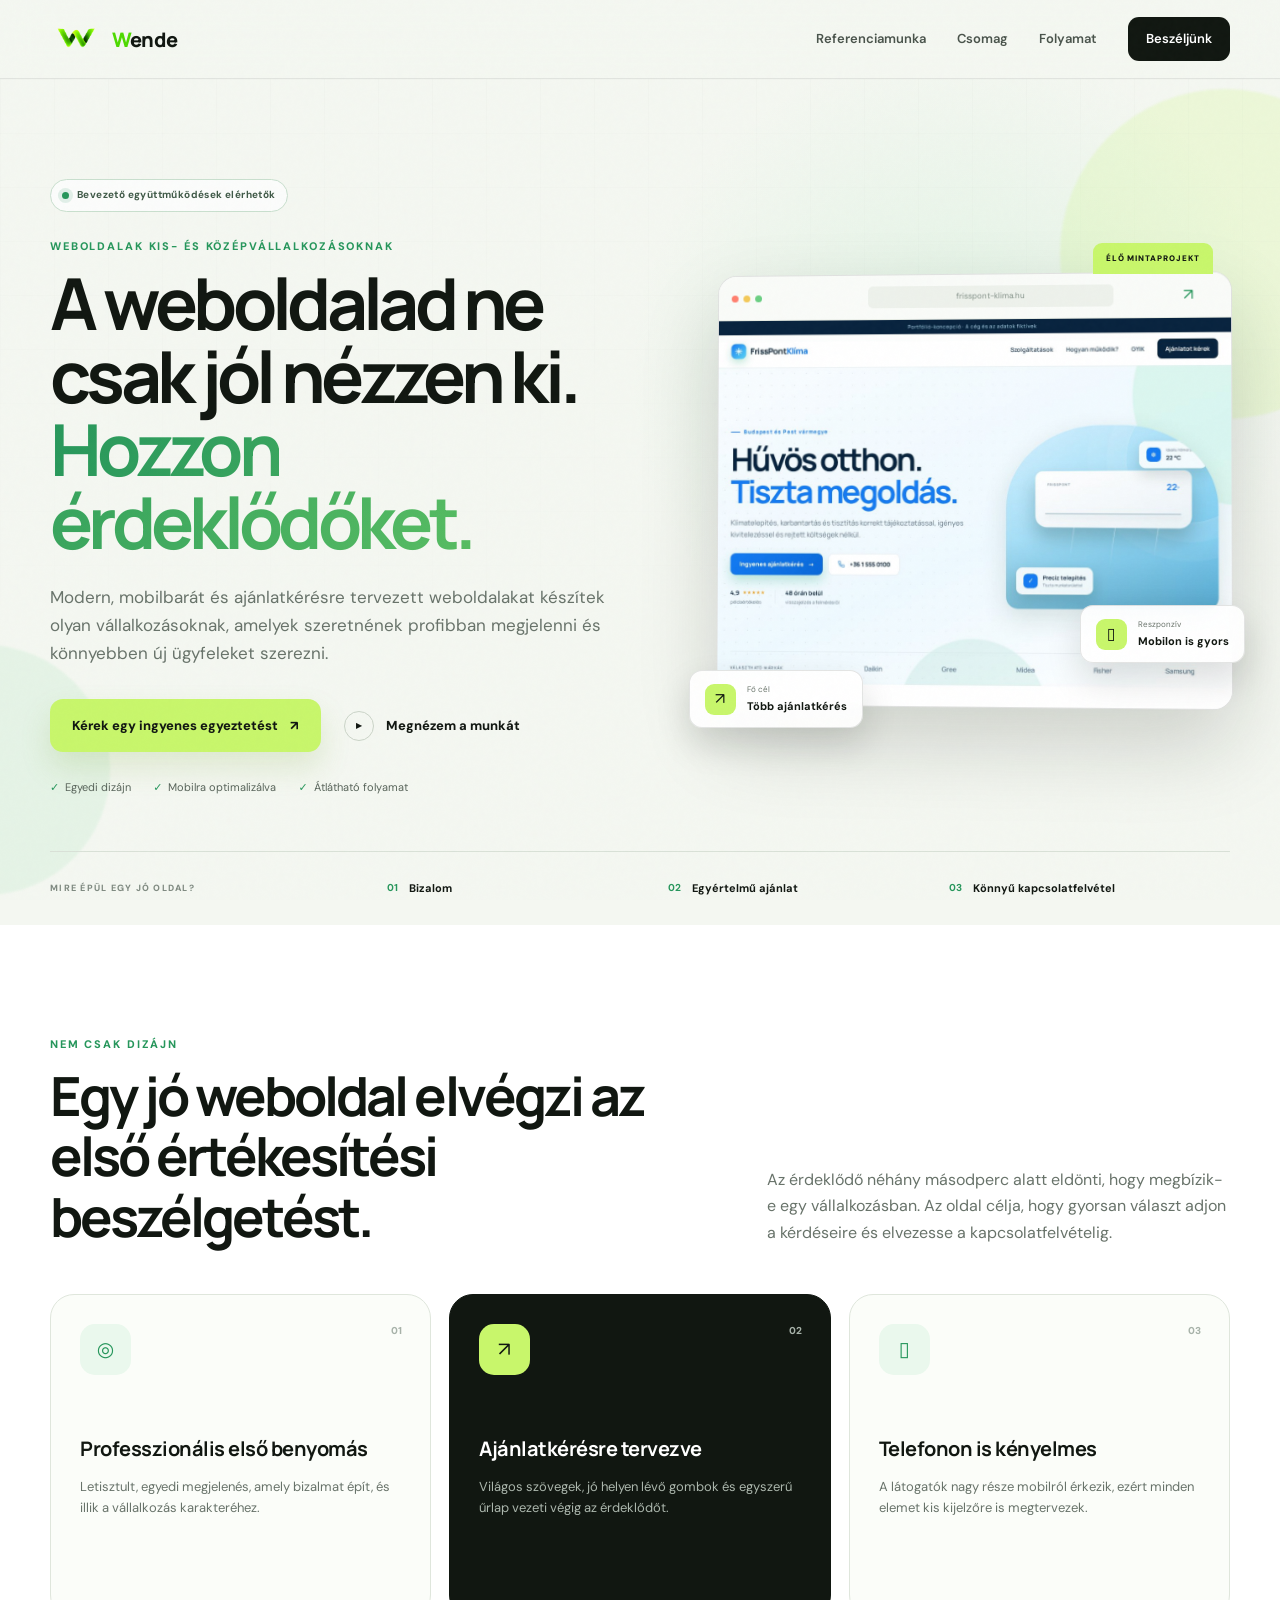
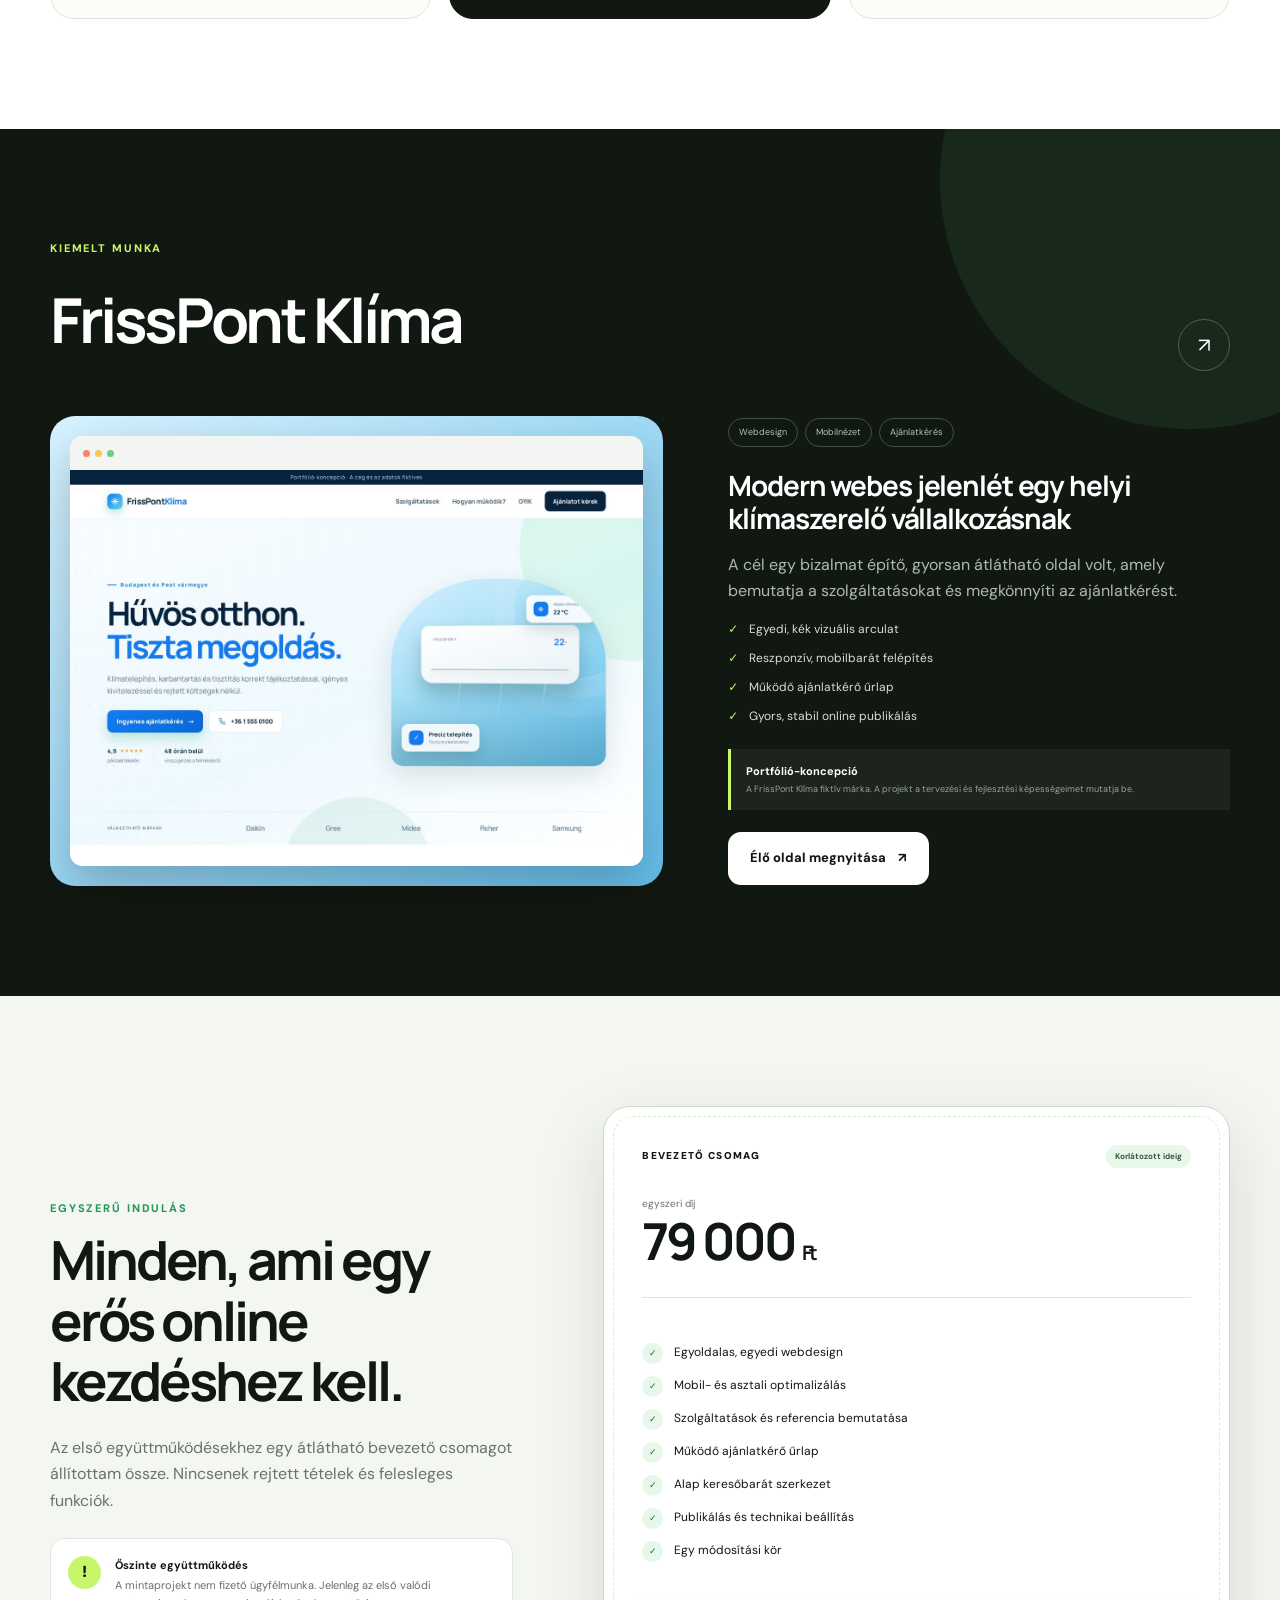
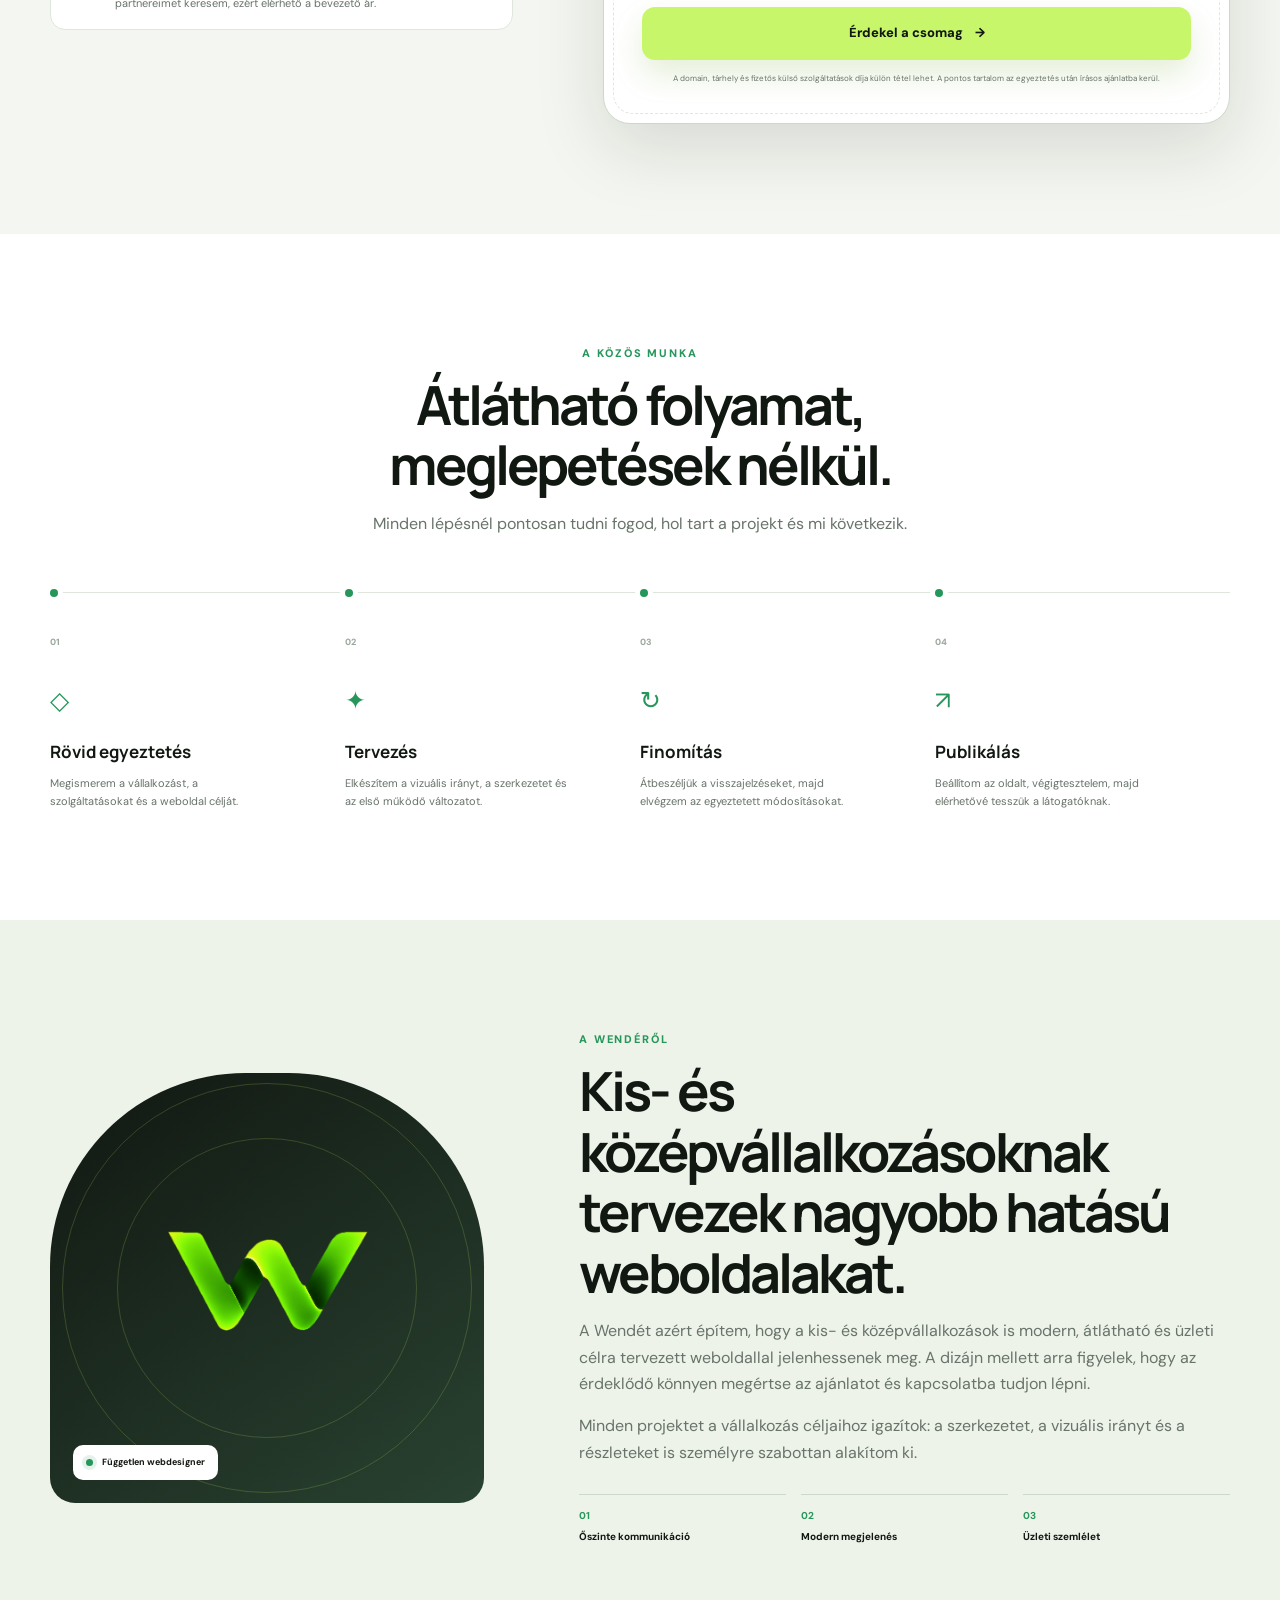
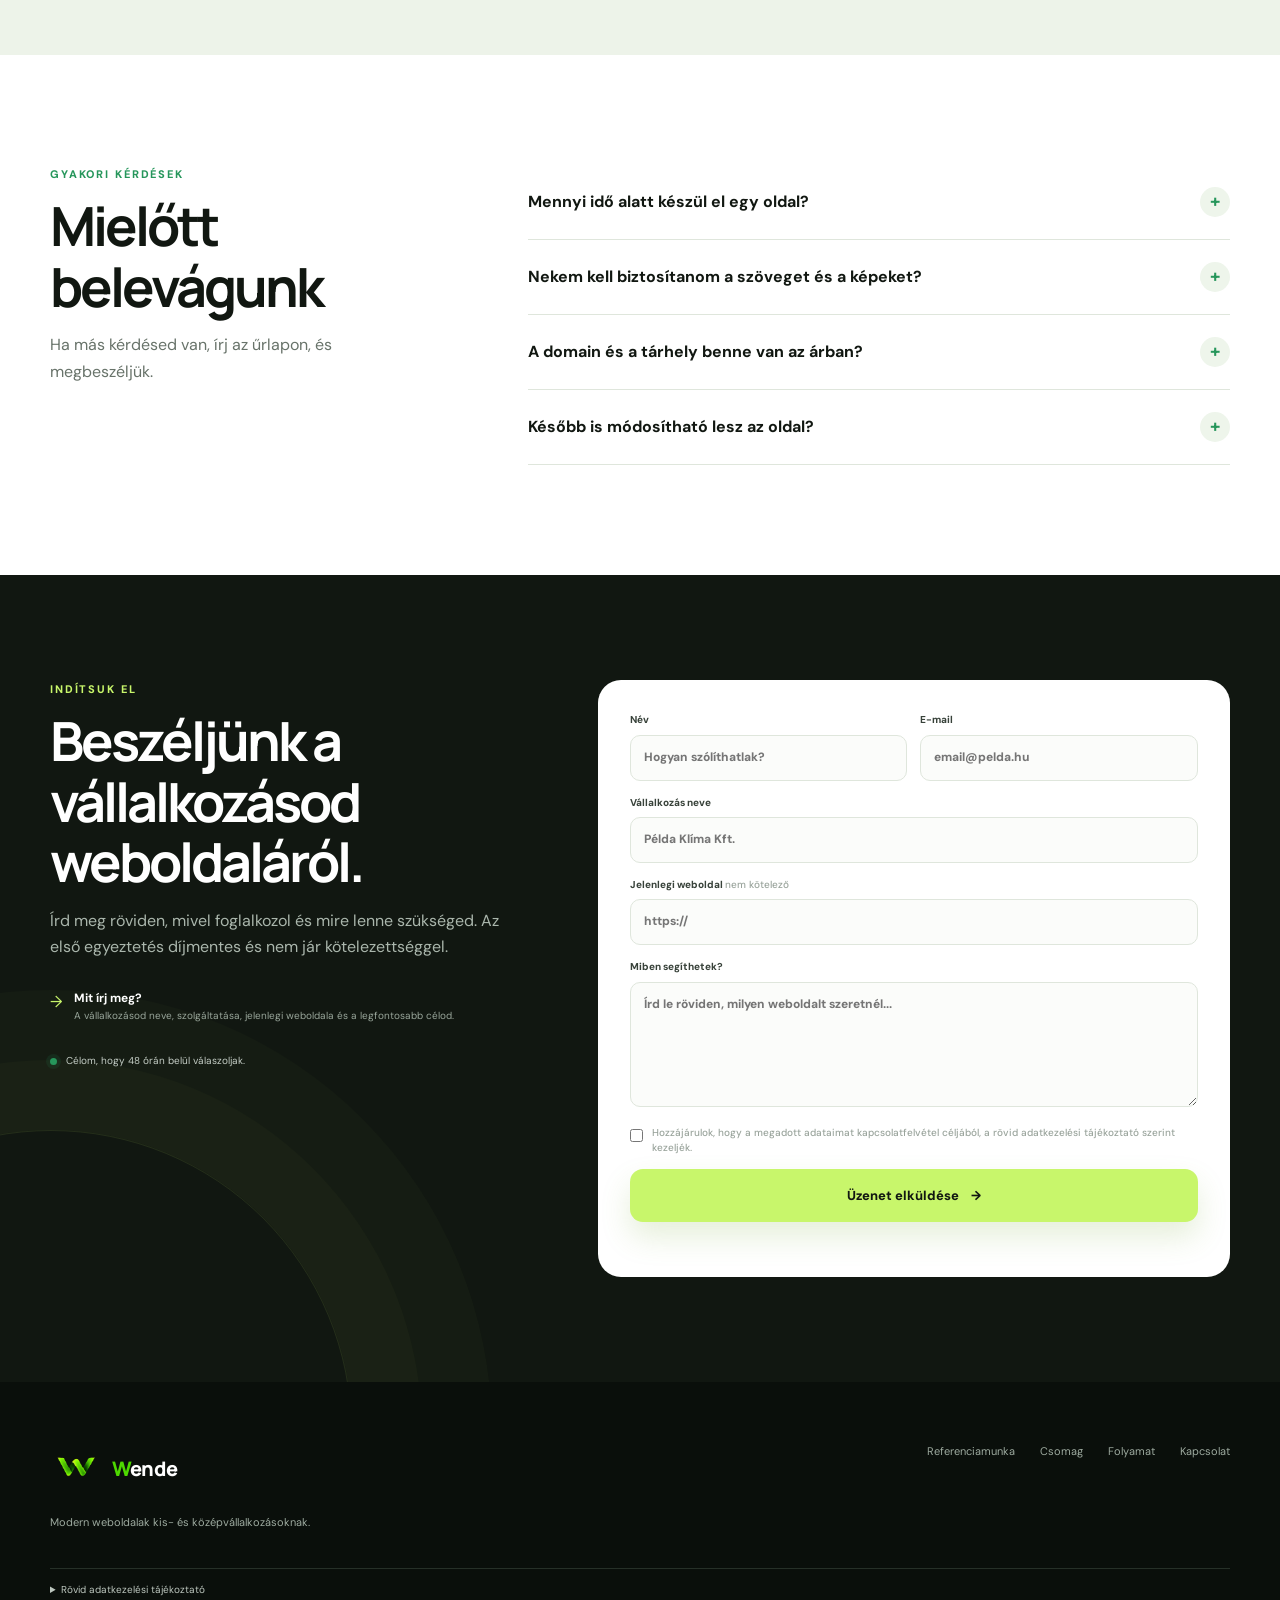
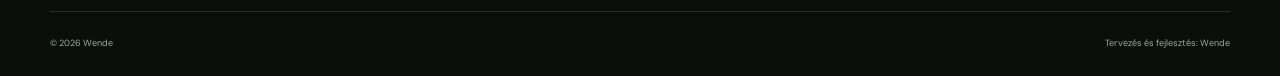
==== commit ea2b66d0: "Replace Wende mark with new exact logo" ====
--- a/index.html
+++ b/index.html
@@ -9,7 +9,7 @@
   <link rel="preconnect" href="https://fonts.googleapis.com">
   <link rel="preconnect" href="https://fonts.gstatic.com" crossorigin>
   <link href="https://fonts.googleapis.com/css2?family=DM+Sans:wght@400;500;600;700&amp;family=Manrope:wght@600;700;800&amp;display=swap" rel="stylesheet">
-  <link rel="icon" href="assets/wende-original-logo.png" type="image/svg+xml">
+  <link rel="icon" href="assets/wende-original-logo-v2.png" type="image/svg+xml">
   <link rel="stylesheet" href="styles.css">
 </head>
 <body>
@@ -17,7 +17,7 @@
   <header class="site-header" id="top">
     <div class="container nav-wrap">
       <a class="brand" href="#top" aria-label="Wende kezdőlap">
-        <img class="brand-mark" src="assets/wende-original-logo.png" alt="" width="52" height="52">
+        <img class="brand-mark" src="assets/wende-original-logo-v2.png" alt="" width="52" height="52">
         <span><span>W</span>ende</span>
       </a>
       <button class="menu-toggle" aria-label="Menü megnyitása" aria-expanded="false"><span></span><span></span></button>
@@ -127,7 +127,7 @@
 
     <section class="section about">
       <div class="container about-grid">
-        <div class="about-visual reveal"><img class="about-logo" src="assets/wende-original-logo.png" alt="Wende W monogram"><span class="orbit orbit-a"></span><span class="orbit orbit-b"></span><div class="about-badge"><i></i> Független webdesigner</div></div>
+        <div class="about-visual reveal"><img class="about-logo" src="assets/wende-original-logo-v2.png" alt="Wende W monogram"><span class="orbit orbit-a"></span><span class="orbit orbit-b"></span><div class="about-badge"><i></i> Független webdesigner</div></div>
         <div class="about-copy reveal delay-one"><p class="eyebrow">A WENDÉRŐL</p><h2>Kis- és középvállalkozásoknak tervezek nagyobb hatású weboldalakat.</h2><p>A Wendét azért építem, hogy a kis- és középvállalkozások is modern, átlátható és üzleti célra tervezett weboldallal jelenhessenek meg. A dizájn mellett arra figyelek, hogy az érdeklődő könnyen megértse az ajánlatot és kapcsolatba tudjon lépni.</p><p>Minden projektet a vállalkozás céljaihoz igazítok: a szerkezetet, a vizuális irányt és a részleteket is személyre szabottan alakítom ki.</p><div class="values"><div><strong>01</strong><span>Őszinte kommunikáció</span></div><div><strong>02</strong><span>Modern megjelenés</span></div><div><strong>03</strong><span>Üzleti szemlélet</span></div></div></div>
       </div>
     </section>
@@ -164,7 +164,7 @@
   </main>
 
   <footer>
-    <div class="container footer-main"><div><a class="brand footer-brand" href="#top"><img class="brand-mark" src="assets/wende-original-logo.png" alt="" width="52" height="52"><span><span>W</span>ende</span></a><p>Modern weboldalak kis- és középvállalkozásoknak.</p></div><div class="footer-links"><a href="#munka">Referenciamunka</a><a href="#csomag">Csomag</a><a href="#folyamat">Folyamat</a><a href="#kapcsolat">Kapcsolat</a></div></div>
+    <div class="container footer-main"><div><a class="brand footer-brand" href="#top"><img class="brand-mark" src="assets/wende-original-logo-v2.png" alt="" width="52" height="52"><span><span>W</span>ende</span></a><p>Modern weboldalak kis- és középvállalkozásoknak.</p></div><div class="footer-links"><a href="#munka">Referenciamunka</a><a href="#csomag">Csomag</a><a href="#folyamat">Folyamat</a><a href="#kapcsolat">Kapcsolat</a></div></div>
     <div class="container privacy-box" id="adatkezeles"><details><summary>Rövid adatkezelési tájékoztató</summary><p>Az űrlapon megadott adatokat kizárólag kapcsolatfelvétel és ajánlatadás céljából használjuk. Az adatok továbbításában és tárolásában külső adatfeldolgozó szolgáltatás működhet közre. Éles üzleti használat előtt ezt a tájékoztatót a szolgáltató pontos adataival, megőrzési idővel és az érintetti jogok részleteivel ki kell egészíteni.</p></details></div>
     <div class="container footer-bottom"><span>© 2026 Wende</span><span>Tervezés és fejlesztés: Wende</span></div>
   </footer>
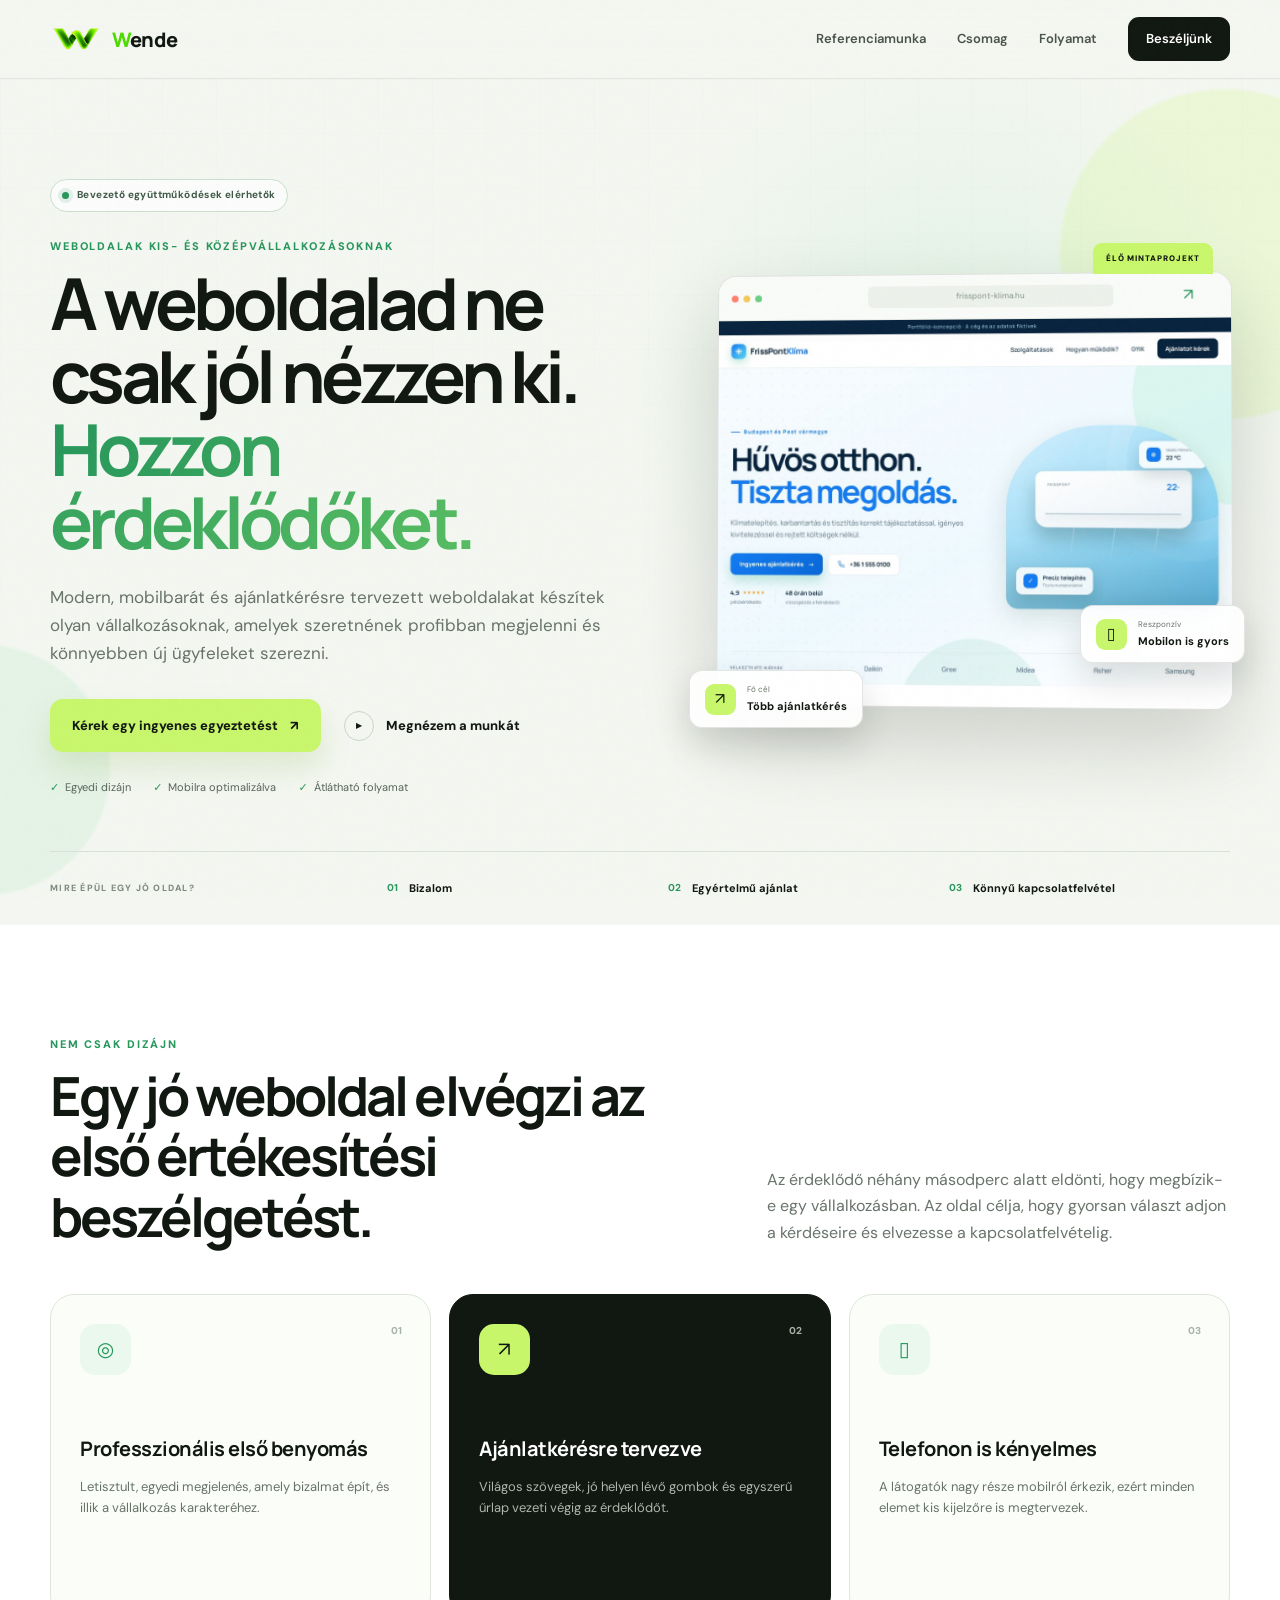
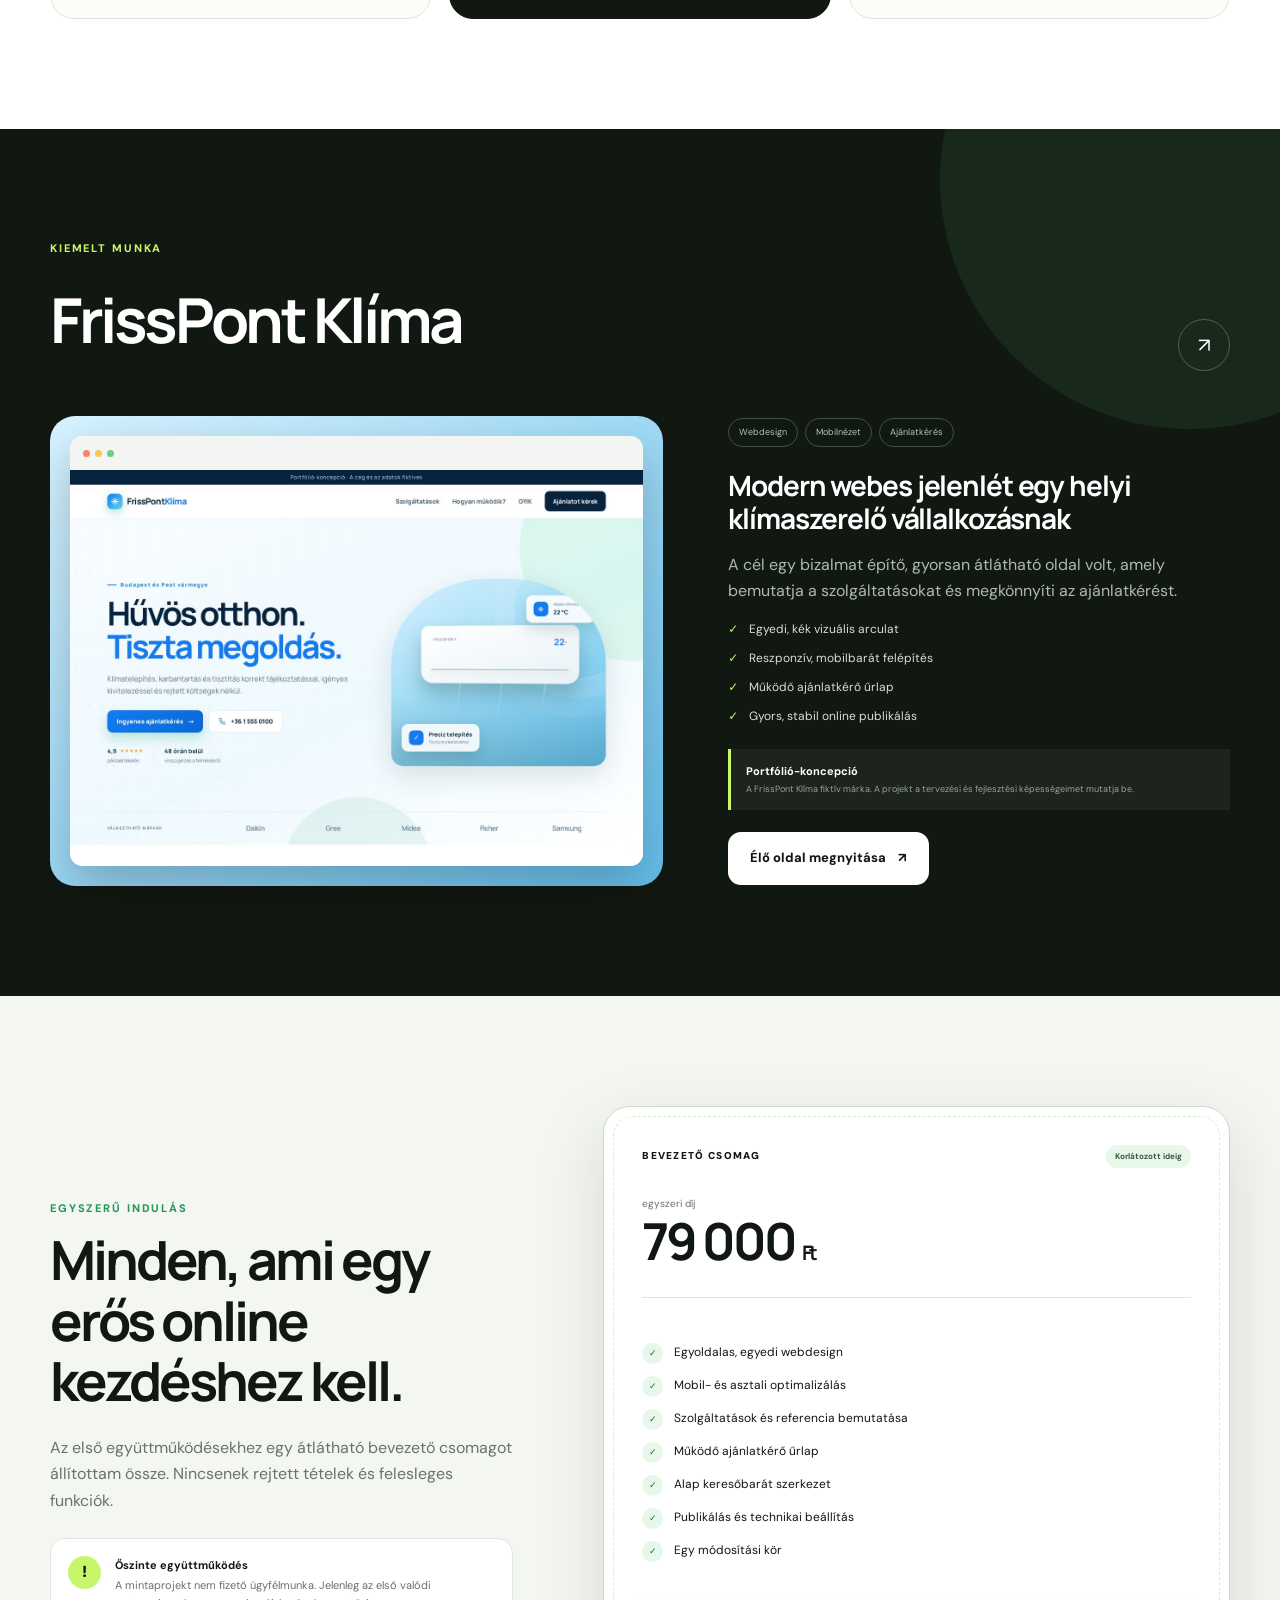
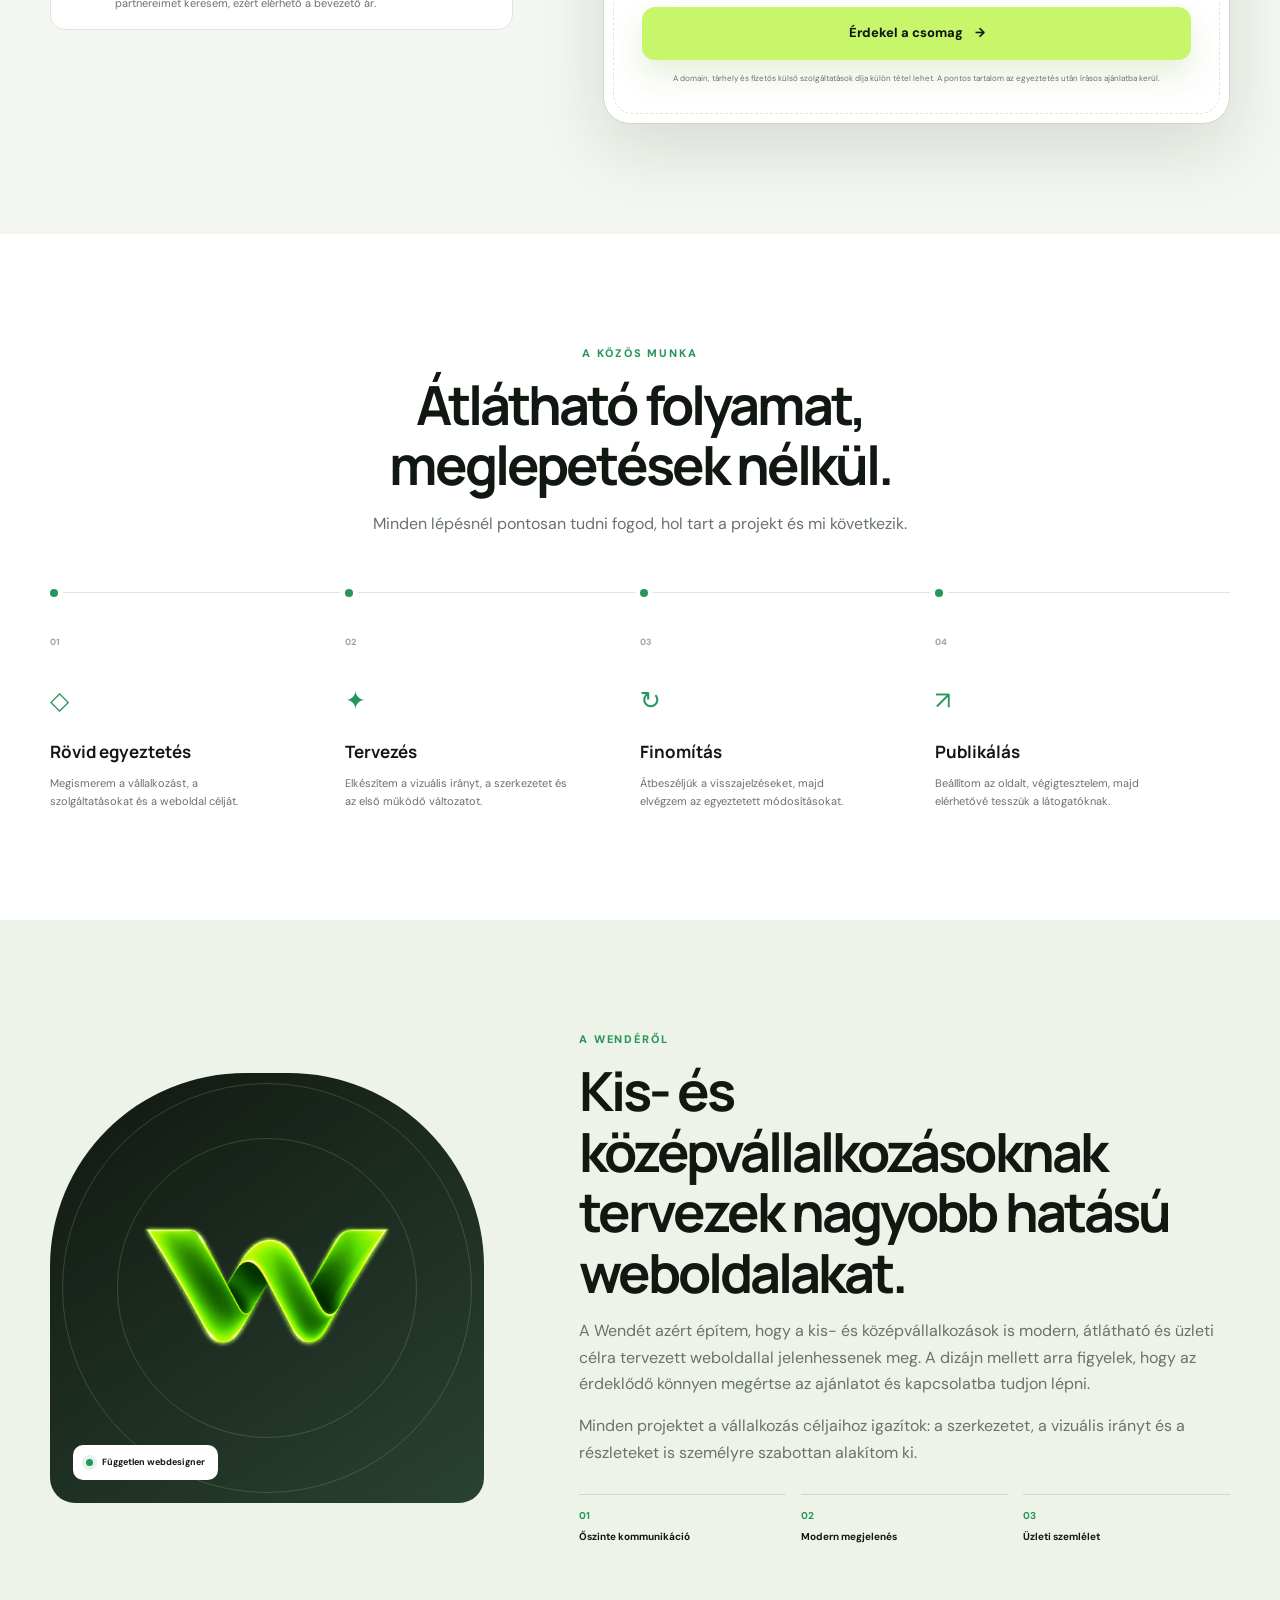
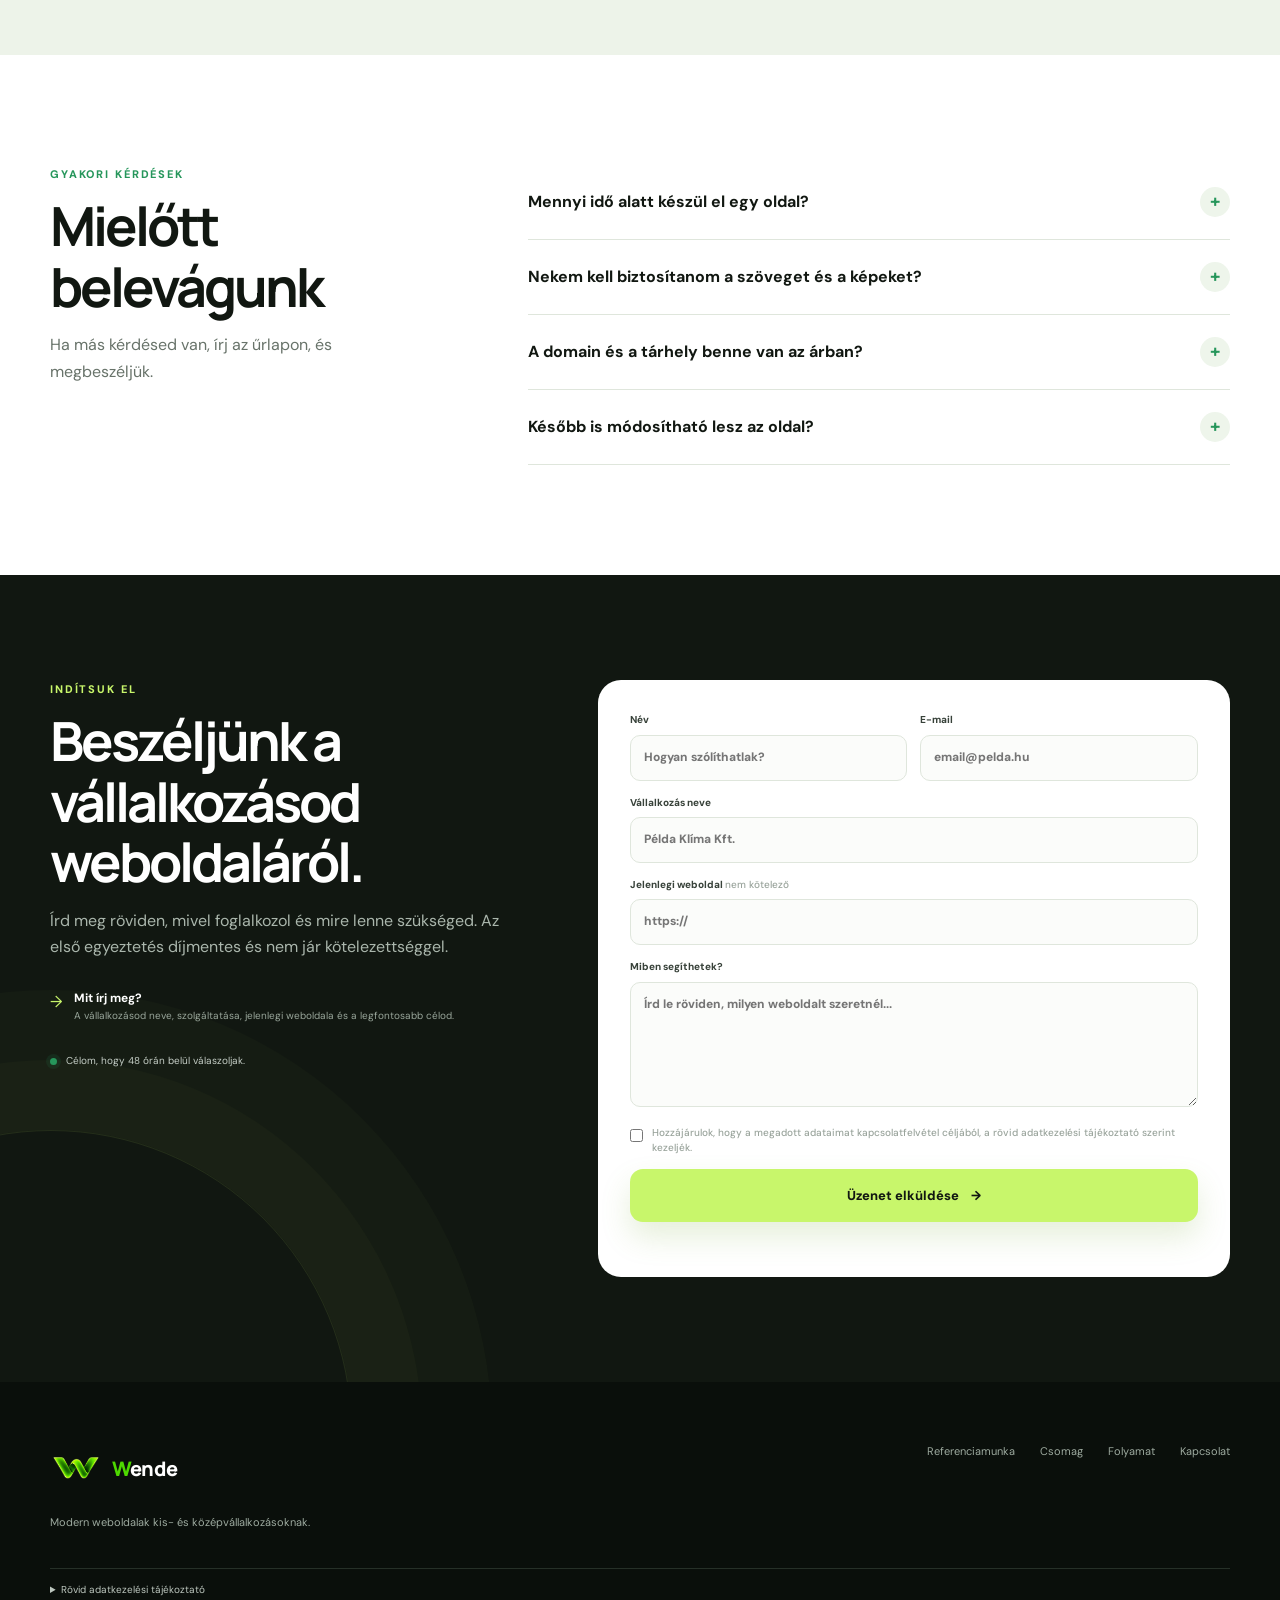
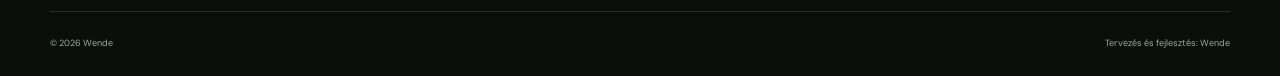
==== commit 978937fa: "Use latest exact Wende logo" ====
--- a/index.html
+++ b/index.html
@@ -9,7 +9,7 @@
   <link rel="preconnect" href="https://fonts.googleapis.com">
   <link rel="preconnect" href="https://fonts.gstatic.com" crossorigin>
   <link href="https://fonts.googleapis.com/css2?family=DM+Sans:wght@400;500;600;700&amp;family=Manrope:wght@600;700;800&amp;display=swap" rel="stylesheet">
-  <link rel="icon" href="assets/wende-original-logo-v2.png" type="image/svg+xml">
+  <link rel="icon" href="assets/wende-original-logo-v3.png" type="image/svg+xml">
   <link rel="stylesheet" href="styles.css">
 </head>
 <body>
@@ -17,7 +17,7 @@
   <header class="site-header" id="top">
     <div class="container nav-wrap">
       <a class="brand" href="#top" aria-label="Wende kezdőlap">
-        <img class="brand-mark" src="assets/wende-original-logo-v2.png" alt="" width="52" height="52">
+        <img class="brand-mark" src="assets/wende-original-logo-v3.png" alt="" width="52" height="52">
         <span><span>W</span>ende</span>
       </a>
       <button class="menu-toggle" aria-label="Menü megnyitása" aria-expanded="false"><span></span><span></span></button>
@@ -127,7 +127,7 @@
 
     <section class="section about">
       <div class="container about-grid">
-        <div class="about-visual reveal"><img class="about-logo" src="assets/wende-original-logo-v2.png" alt="Wende W monogram"><span class="orbit orbit-a"></span><span class="orbit orbit-b"></span><div class="about-badge"><i></i> Független webdesigner</div></div>
+        <div class="about-visual reveal"><img class="about-logo" src="assets/wende-original-logo-v3.png" alt="Wende W monogram"><span class="orbit orbit-a"></span><span class="orbit orbit-b"></span><div class="about-badge"><i></i> Független webdesigner</div></div>
         <div class="about-copy reveal delay-one"><p class="eyebrow">A WENDÉRŐL</p><h2>Kis- és középvállalkozásoknak tervezek nagyobb hatású weboldalakat.</h2><p>A Wendét azért építem, hogy a kis- és középvállalkozások is modern, átlátható és üzleti célra tervezett weboldallal jelenhessenek meg. A dizájn mellett arra figyelek, hogy az érdeklődő könnyen megértse az ajánlatot és kapcsolatba tudjon lépni.</p><p>Minden projektet a vállalkozás céljaihoz igazítok: a szerkezetet, a vizuális irányt és a részleteket is személyre szabottan alakítom ki.</p><div class="values"><div><strong>01</strong><span>Őszinte kommunikáció</span></div><div><strong>02</strong><span>Modern megjelenés</span></div><div><strong>03</strong><span>Üzleti szemlélet</span></div></div></div>
       </div>
     </section>
@@ -164,7 +164,7 @@
   </main>
 
   <footer>
-    <div class="container footer-main"><div><a class="brand footer-brand" href="#top"><img class="brand-mark" src="assets/wende-original-logo-v2.png" alt="" width="52" height="52"><span><span>W</span>ende</span></a><p>Modern weboldalak kis- és középvállalkozásoknak.</p></div><div class="footer-links"><a href="#munka">Referenciamunka</a><a href="#csomag">Csomag</a><a href="#folyamat">Folyamat</a><a href="#kapcsolat">Kapcsolat</a></div></div>
+    <div class="container footer-main"><div><a class="brand footer-brand" href="#top"><img class="brand-mark" src="assets/wende-original-logo-v3.png" alt="" width="52" height="52"><span><span>W</span>ende</span></a><p>Modern weboldalak kis- és középvállalkozásoknak.</p></div><div class="footer-links"><a href="#munka">Referenciamunka</a><a href="#csomag">Csomag</a><a href="#folyamat">Folyamat</a><a href="#kapcsolat">Kapcsolat</a></div></div>
     <div class="container privacy-box" id="adatkezeles"><details><summary>Rövid adatkezelési tájékoztató</summary><p>Az űrlapon megadott adatokat kizárólag kapcsolatfelvétel és ajánlatadás céljából használjuk. Az adatok továbbításában és tárolásában külső adatfeldolgozó szolgáltatás működhet közre. Éles üzleti használat előtt ezt a tájékoztatót a szolgáltató pontos adataival, megőrzési idővel és az érintetti jogok részleteivel ki kell egészíteni.</p></details></div>
     <div class="container footer-bottom"><span>© 2026 Wende</span><span>Tervezés és fejlesztés: Wende</span></div>
   </footer>
